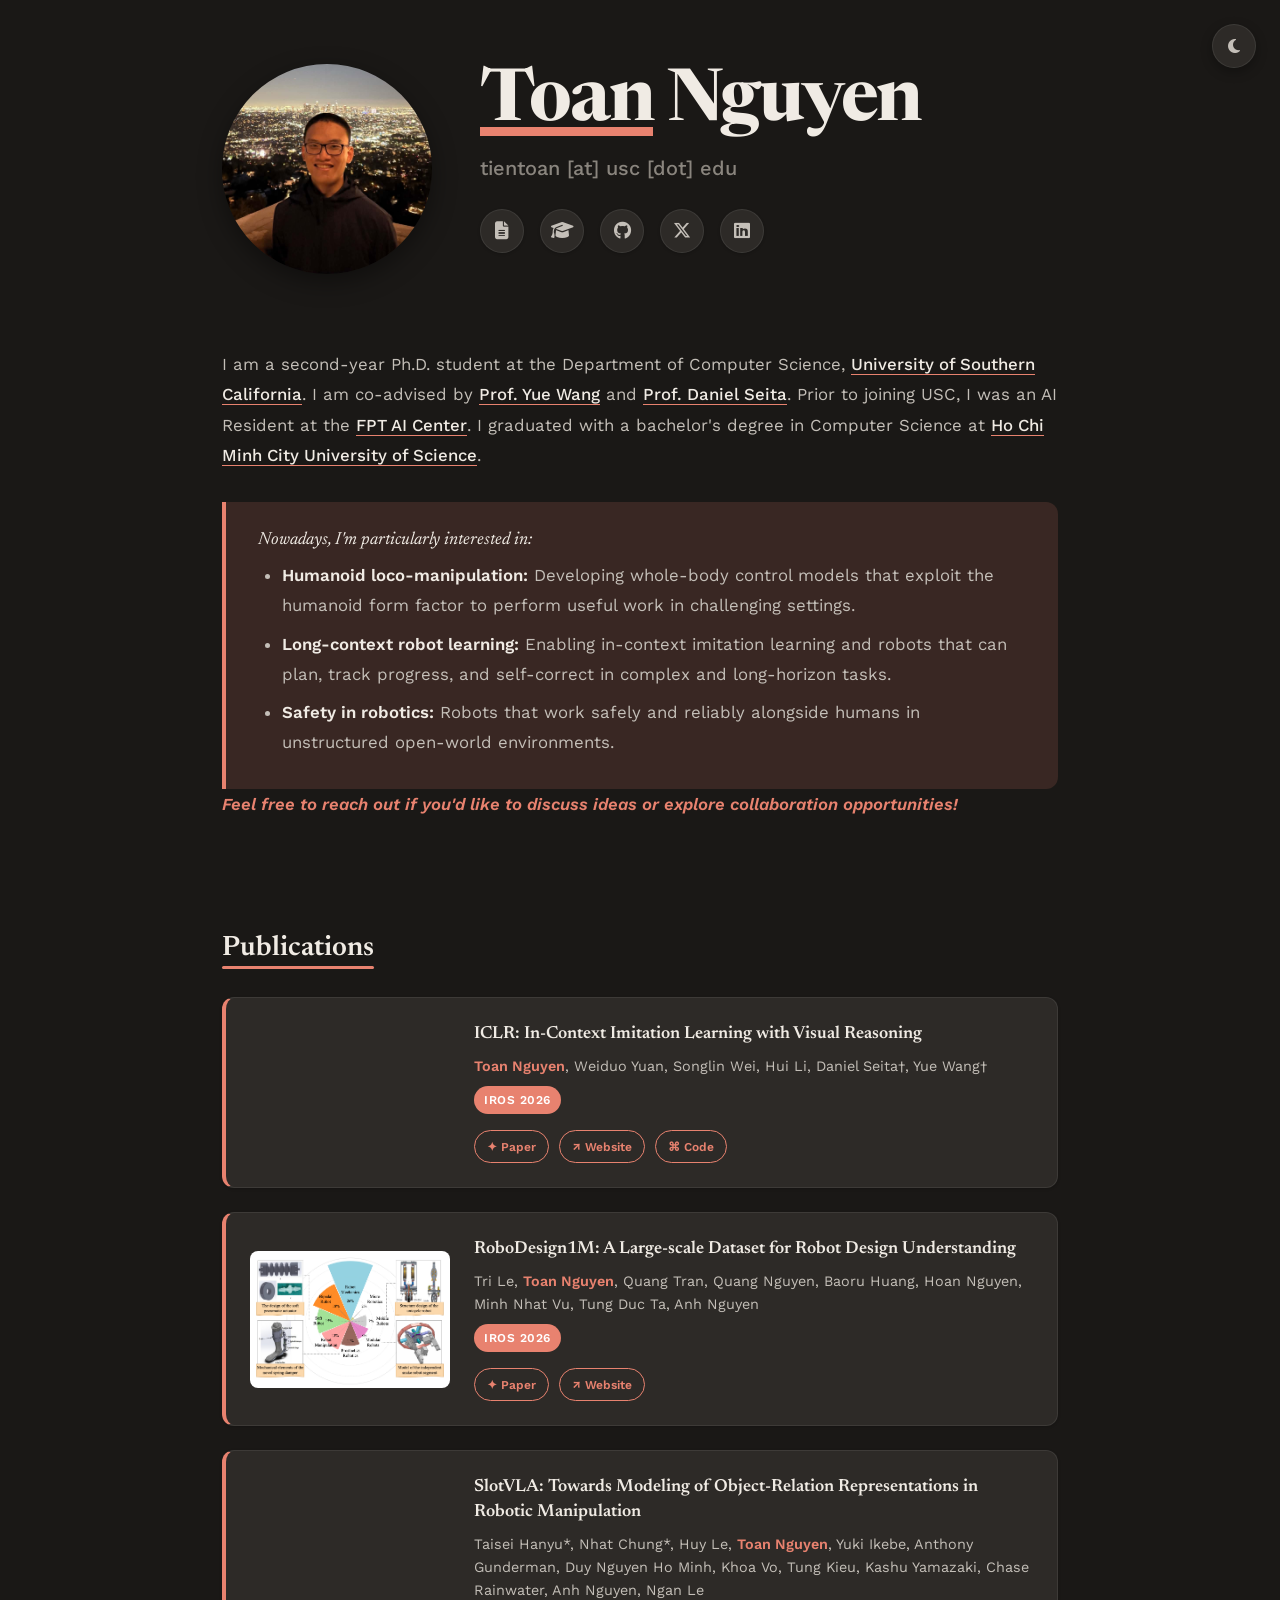
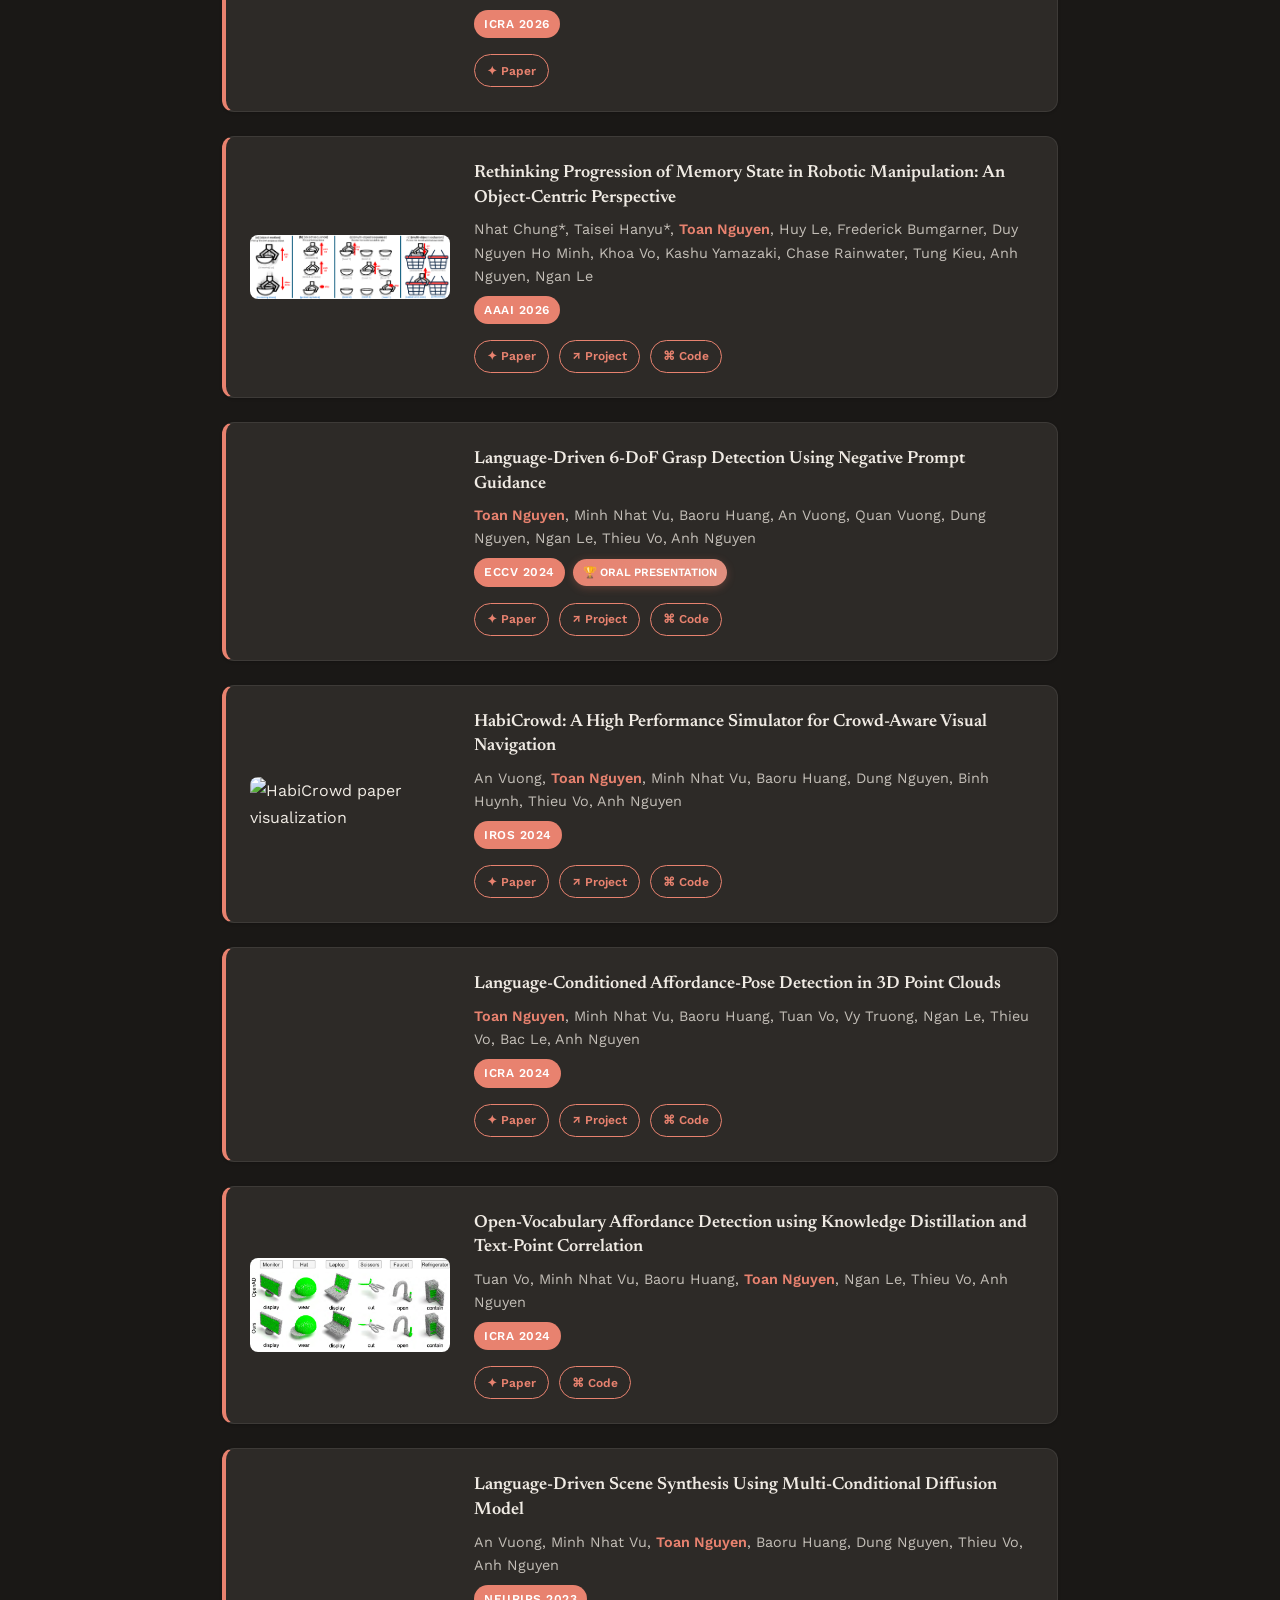
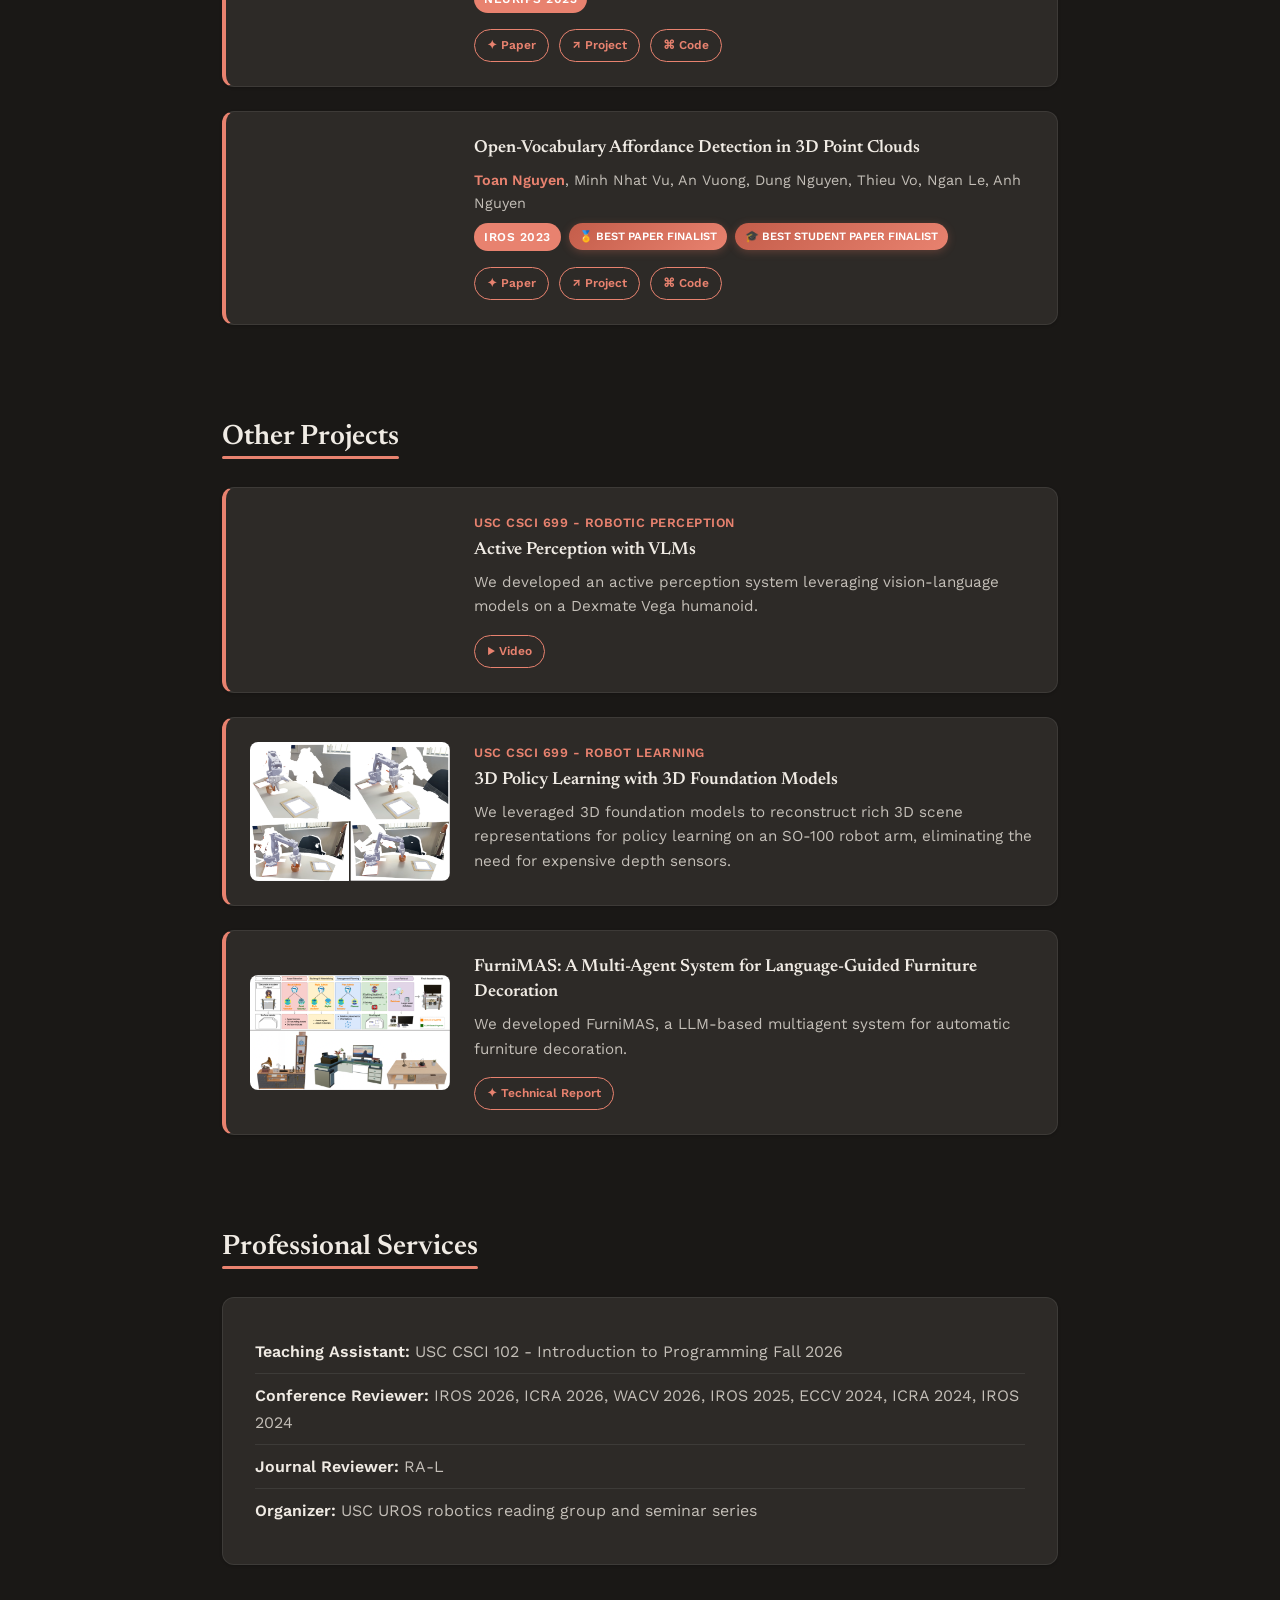
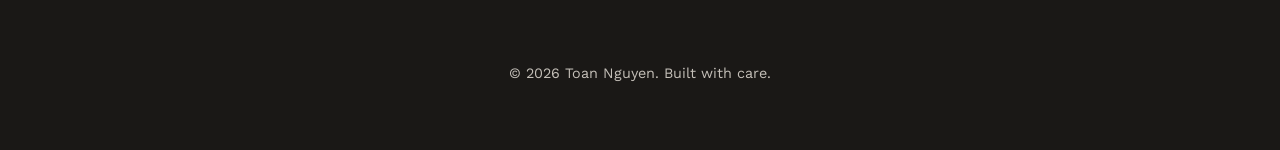
==== index.html @ 48d4b0ce "Update index.html" ====
<!DOCTYPE html>
<html lang="en">
<head>
    <meta charset="UTF-8">
    <meta name="viewport" content="width=device-width, initial-scale=1.0">
    <meta name="author" content="Toan Nguyen">
    <meta name="description" content="Toan Nguyen - CS PhD Student at USC, researching Robot Learning and Computer Vision">
    <title>Toan Nguyen</title>
    
    <link rel="stylesheet" href="stylesheet.css">
    <link rel="icon" type="image/png" href="visual/USC Logo.png">
    <link rel="stylesheet" href="https://cdnjs.cloudflare.com/ajax/libs/font-awesome/6.7.2/css/all.min.css">
</head>

<body>
    <!-- Dark Mode Toggle -->
    <button class="dark-mode-toggle" id="darkModeBtn" onclick="toggleDarkMode()" aria-label="Toggle dark mode">
        <i class="fas fa-sun sun-icon"></i>
        <i class="fas fa-moon moon-icon"></i>
    </button>

    <main class="container">
        <!-- Hero Section -->
        <section class="hero">
            <div class="hero-image">
                <img src="visual/profile_LA.jpg" alt="Toan Nguyen">
            </div>
            <div class="hero-content">
                <h1 class="hero-name">
                    <span class="accent-underline">Toan</span> Nguyen
                </h1>
                <p class="hero-title">tientoan [at] usc [dot] edu</p>
                
                <div class="social-links">
                    <a href="./visual/CV.pdf" title="CV" aria-label="Download CV">
                        <i class="fas fa-file-alt"></i>
                    </a>
                    <a href="https://scholar.google.com/citations?user=PhqGEY8AAAAJ" title="Google Scholar" aria-label="Google Scholar Profile">
                        <i class="fas fa-graduation-cap"></i>
                    </a>
                    <a href="https://github.com/toannguyen1904" title="GitHub" aria-label="GitHub Profile">
                        <i class="fab fa-github"></i>
                    </a>
                    <a href="https://x.com/ToanNguyenCS" title="X" aria-label="X Profile">
                        <i class="fab fa-x-twitter"></i>
                    </a>
                    <a href="https://www.linkedin.com/in/toannguyen1904/" title="LinkedIn" aria-label="LinkedIn Profile">
                        <i class="fab fa-linkedin"></i>
                    </a>
                </div>
            </div>
        </section>

        <!-- Bio Section -->
        <section class="bio">
            <!-- <p class="bio-text">
                <strong>Email:</strong> tientoan [at] usc [dot] edu
            </p> -->

            <p class="bio-text">
                I am a second-year Ph.D. student at the Department of Computer Science, 
                <a href="https://www.usc.edu/">University of Southern California</a>. I am co-advised by <a href="https://yuewang.xyz/">Prof. Yue Wang</a> and 
                <a href="https://danielseita.github.io/">Prof. Daniel Seita</a>. Prior to joining USC, I was an AI Resident at the <a href="https://fptsoftware.com/">FPT AI Center</a>. 
                I graduated with a bachelor's degree in Computer Science at 
                <a href="https://en.hcmus.edu.vn/">Ho Chi Minh City University of Science</a>.
            </p>
        
            <div class="bio-highlight">
                <p class="bio-text">Nowadays, I'm particularly interested in:</p>
                <ul class="bio-list">
                    <li><strong>Humanoid loco-manipulation:</strong> Developing whole-body control models that exploit the humanoid form factor to perform useful work in challenging settings.</li>
                    <li><strong>Long-context robot learning:</strong> Enabling in-context imitation learning and robots that can plan, track progress, and self-correct in complex and long-horizon tasks.</li>
                    <li><strong>Safety in robotics:</strong> Robots that work safely and reliably alongside humans in unstructured open-world environments.</li>
                </ul>

            </div>

            <p class="bio-text" style="color: var(--accent); font-weight: 600; font-style: italic;">Feel free to reach out if you'd like to discuss ideas or explore collaboration opportunities!</p>
            
            <!-- <div class="bio-highlight">
                <p>
                    I'm interested in anything that helps robots become more capable, generalizable, and trustworthy. 
                    My goal is to make robots not just perform tasks, but truly understand the world they act in.
                </p>
            </div> -->
        </section>

        <!-- Publications Section -->
        <section class="section">
            <div class="section-header">
                <h2 class="section-title">Publications</h2>
            </div>
            
            <div class="publications-grid">
                <!-- Publication 1: ICLR -->
                <article class="publication-card published animate-on-scroll">
                    <div class="paper-image-container">
                        <video autoplay loop playsinline muted preload="metadata">
                            <source src="visual/iclr.mp4" type="video/mp4">
                            <source src="visual/iclr.mov" type="video/quicktime">
                        </video>
                    </div>
                    <div class="paper-content">
                        <h3 class="paper-title">ICLR: In-Context Imitation Learning with Visual Reasoning</h3>
                        <p class="paper-authors">
                            <strong>Toan Nguyen</strong>,
                            Weiduo Yuan,
                            Songlin Wei,
                            Hui Li,
                            Daniel Seita&dagger;,
                            Yue Wang&dagger;
                        </p>
                        <div class="paper-meta">
                            <span class="venue-badge tier1">IROS 2026</span>
                        </div>
                        <div class="paper-links">
                            <a href="https://arxiv.org/abs/2603.07530">✦ Paper</a>
                            <a href="./ICLR/">↗ Website</a>
                            <a href="https://github.com/toannguyen1904/ICLR">⌘ Code</a>
                        </div>
                    </div>
                </article>

                <!-- Publication 2: RoboDesign1M -->
                <article class="publication-card published animate-on-scroll">
                    <div class="paper-image-container">
                        <img src="visual/robodesign.png" alt="RoboDesign paper visualization">
                    </div>
                    <div class="paper-content">
                        <h3 class="paper-title">RoboDesign1M: A Large-scale Dataset for Robot Design Understanding</h3>
                        <p class="paper-authors">
                            <a href="https://scholar.google.com/citations?user=t6RXOWgAAAAJ">Tri Le</a>,
                            <strong>Toan Nguyen</strong>,
                            <a href="https://scholar.google.com.vn/citations?user=DbAThEgAAAAJ">Quang Tran</a>,
                            <a href="https://scholar.google.com/citations?user=F5Fr2ysAAAAJ">Quang Nguyen</a>,
                            <a href="https://scholar.google.com/citations?user=unbPvWAAAAAJ">Baoru Huang</a>,
                            <a>Hoan Nguyen</a>,
                            <a href="https://scholar.google.com/citations?user=qyExc4QAAAAJ">Minh Nhat Vu</a>,
                            <a href="https://scholar.google.co.jp/citations?user=KUqlbGUAAAAJ">Tung Duc Ta</a>,
                            <a href="https://scholar.google.co.uk/citations?user=gEbaF0sAAAAJ">Anh Nguyen</a>
                        </p>
                        <div class="paper-meta">
                            <span class="venue-badge tier1">IROS 2026</span>
                        </div>
                        <div class="paper-links">
                            <a href="https://arxiv.org/pdf/2503.06796">✦ Paper</a>
                            <a href="https://airvlab.github.io/robotdesign1m/">↗ Website</a>
                        </div>
                    </div>
                </article>

                <!-- Publication 3: SlotVLA -->
                <article class="publication-card published animate-on-scroll">
                    <div class="paper-image-container">
                        <video autoplay loop playsinline muted>
                            <source src="visual/slot_vla.mp4" type="video/mp4">
                        </video>
                    </div>
                    <div class="paper-content">
                        <h3 class="paper-title">SlotVLA: Towards Modeling of Object-Relation Representations in Robotic Manipulation</h3>
                        <p class="paper-authors">
                            <a href="https://scholar.google.com/citations?user=mJuHh7UAAAAJ">Taisei Hanyu*</a>,
                            <a href="https://scholar.google.com/citations?user=LZb_-BwAAAAJ">Nhat Chung*</a>,
                            <a href="https://scholar.google.com/citations?user=nsoYvw8AAAAJ">Huy Le</a>,
                            <strong>Toan Nguyen</strong>,
                            <a href="https://scholar.google.com/citations?user=4obQ9wsAAAAJ">Yuki Ikebe</a>,
                            <a href="https://scholar.google.com/citations?user=XxR281AAAAAJ">Anthony Gunderman</a>,
                            <a href="https://scholar.google.com/citations?user=_NIyeykAAAAJ">Duy Nguyen Ho Minh</a>,
                            <a href="https://scholar.google.com/citations?user=Iyvx8vcAAAAJ">Khoa Vo</a>,
                            <a href="https://scholar.google.com/citations?user=9luXdEIAAAAJ">Tung Kieu</a>,
                            <a href="https://scholar.google.com/citations?user=TF2LRvMAAAAJ">Kashu Yamazaki</a>,
                            <a href="https://scholar.google.com/citations?user=jGiFLP8AAAAJ">Chase Rainwater</a>,
                            <a href="https://scholar.google.co.uk/citations?user=gEbaF0sAAAAJ">Anh Nguyen</a>,
                            <a href="https://scholar.google.com/citations?user=8ck0k_UAAAAJ">Ngan Le</a>
                        </p>
                        <div class="paper-meta">
                            <span class="venue-badge tier1">ICRA 2026</span>
                        </div>
                        <div class="paper-links">
                            <a href="https://arxiv.org/abs/2511.06754v1">✦ Paper</a>
                        </div>
                    </div>
                </article>

                <!-- Publication 2: RoboMemo -->
                <article class="publication-card published animate-on-scroll">
                    <div class="paper-image-container">
                        <img src="visual/robomemo.png" alt="RoboMemo paper visualization">
                    </div>
                    <div class="paper-content">
                        <h3 class="paper-title">Rethinking Progression of Memory State in Robotic Manipulation: An Object-Centric Perspective</h3>
                        <p class="paper-authors">
                            <a href="https://scholar.google.com/citations?user=LZb_-BwAAAAJ">Nhat Chung*</a>,
                            <a href="https://scholar.google.com/citations?user=mJuHh7UAAAAJ">Taisei Hanyu*</a>,
                            <strong>Toan Nguyen</strong>,
                            <a href="https://scholar.google.com/citations?user=nsoYvw8AAAAJ">Huy Le</a>,
                            <a href="https://uark-aicv.github.io/team/frederick_bumgarner.html">Frederick Bumgarner</a>,
                            <a href="https://scholar.google.com/citations?user=_NIyeykAAAAJ">Duy Nguyen Ho Minh</a>,
                            <a href="https://scholar.google.com/citations?user=Iyvx8vcAAAAJ">Khoa Vo</a>,
                            <a href="https://scholar.google.com/citations?user=TF2LRvMAAAAJ">Kashu Yamazaki</a>,
                            <a href="https://scholar.google.com/citations?user=jGiFLP8AAAAJ">Chase Rainwater</a>,
                            <a href="https://scholar.google.com/citations?user=9luXdEIAAAAJ">Tung Kieu</a>,
                            <a href="https://scholar.google.com/citations?user=gEbaF0sAAAAJ">Anh Nguyen</a>,
                            <a href="https://scholar.google.com/citations?user=8ck0k_UAAAAJ">Ngan Le</a>
                        </p>
                        <div class="paper-meta">
                            <span class="venue-badge tier1">AAAI 2026</span>
                        </div>
                        <div class="paper-links">
                            <a href="https://www.arxiv.org/abs/2511.11478">✦ Paper</a>
                            <a href="https://libero-mem.github.io/">↗ Project</a>
                            <a href="https://github.com/libero-mem">⌘ Code</a>
                        </div>
                    </div>
                </article>

                <!-- Publication 3: LGrasp6D -->
                <article class="publication-card published animate-on-scroll">
                    <div class="paper-image-container">
                        <video autoplay loop playsinline muted>
                            <source src="visual/lgrasp6d.mp4" type="video/mp4">
                        </video>
                    </div>
                    <div class="paper-content">
                        <h3 class="paper-title">Language-Driven 6-DoF Grasp Detection Using Negative Prompt Guidance</h3>
                        <p class="paper-authors">
                            <strong>Toan Nguyen</strong>,
                            <a href="https://scholar.google.com/citations?user=qyExc4QAAAAJ">Minh Nhat Vu</a>,
                            <a href="https://scholar.google.com/citations?user=unbPvWAAAAAJ">Baoru Huang</a>,
                            <a href="https://scholar.google.com/citations?user=CUpnG-YAAAAJ">An Vuong</a>,
                            <a href="https://scholar.google.com/citations?user=NSWI3OwAAAAJ">Quan Vuong</a>,
                            <a href="https://scholar.google.com/citations?user=M7T55ooAAAAJ">Dung Nguyen</a>,
                            <a href="https://scholar.google.com/citations?user=8ck0k_UAAAAJ">Ngan Le</a>,
                            <a href="https://scholar.google.at/citations?user=CM2qJSoAAAAJ">Thieu Vo</a>,
                            <a href="https://scholar.google.co.uk/citations?user=gEbaF0sAAAAJ">Anh Nguyen</a>
                        </p>
                        <div class="paper-meta">
                            <span class="venue-badge tier1">ECCV 2024</span>
                            <span class="award-badge oral">🏆 ORAL PRESENTATION</span>
                        </div>
                        <div class="paper-links">
                            <a href="https://arxiv.org/abs/2407.13842">✦ Paper</a>
                            <a href="https://airvlab.github.io/grasp-anything/">↗ Project</a>
                            <a href="https://github.com/Fsoft-AIC/Language-Driven-6-DoF-Grasp-Detection-Using-Negative-Prompt-Guidance">⌘ Code</a>
                        </div>
                    </div>
                </article>

                <!-- Publication 3: HabiCrowd -->
                <article class="publication-card published animate-on-scroll">
                    <div class="paper-image-container">
                        <img src="visual/habicrowd.gif" alt="HabiCrowd paper visualization">
                    </div>
                    <div class="paper-content">
                        <h3 class="paper-title">HabiCrowd: A High Performance Simulator for Crowd-Aware Visual Navigation</h3>
                        <p class="paper-authors">
                            <a href="https://scholar.google.com/citations?user=CUpnG-YAAAAJ">An Vuong</a>,
                            <strong>Toan Nguyen</strong>,
                            <a href="https://scholar.google.com/citations?user=qyExc4QAAAAJ">Minh Nhat Vu</a>,
                            <a href="https://scholar.google.com/citations?user=unbPvWAAAAAJ">Baoru Huang</a>,
                            <a href="https://scholar.google.com/citations?user=M7T55ooAAAAJ">Dung Nguyen</a>,
                            <a href="https://scholar.google.com/citations?user=vJYe5lkAAAAJ">Binh Huynh</a>,
                            <a href="https://scholar.google.at/citations?user=CM2qJSoAAAAJ">Thieu Vo</a>,
                            <a href="https://scholar.google.co.uk/citations?user=gEbaF0sAAAAJ">Anh Nguyen</a>
                        </p>
                        <div class="paper-meta">
                            <span class="venue-badge tier1">IROS 2024</span>
                        </div>
                        <div class="paper-links">
                            <a href="https://arxiv.org/abs/2306.11377">✦ Paper</a>
                            <a href="https://habicrowd.github.io/">↗ Project</a>
                            <a href="https://github.com/Fsoft-AIC/HabiCrowd">⌘ Code</a>
                        </div>
                    </div>
                </article>

                <!-- Publication 4: 3DAPNet -->
                <article class="publication-card published animate-on-scroll">
                    <div class="paper-image-container">
                        <video autoplay loop playsinline muted>
                            <source src="visual/threedapnet.mp4" type="video/mp4">
                        </video>
                    </div>
                    <div class="paper-content">
                        <h3 class="paper-title">Language-Conditioned Affordance-Pose Detection in 3D Point Clouds</h3>
                        <p class="paper-authors">
                            <strong>Toan Nguyen</strong>,
                            <a href="https://scholar.google.com/citations?user=qyExc4QAAAAJ">Minh Nhat Vu</a>,
                            <a href="https://scholar.google.com/citations?user=unbPvWAAAAAJ">Baoru Huang</a>,
                            <a href="https://scholar.google.com/citations?user=TsjvwzgAAAAJ">Tuan Vo</a>,
                            <a>Vy Truong</a>,
                            <a href="https://scholar.google.com/citations?user=8ck0k_UAAAAJ">Ngan Le</a>,
                            <a href="https://scholar.google.at/citations?user=CM2qJSoAAAAJn">Thieu Vo</a>,
                            <a href="https://scholar.google.com/citations?user=UA_83MUAAAAJ">Bac Le</a>,
                            <a href="https://scholar.google.co.uk/citations?user=gEbaF0sAAAAJ">Anh Nguyen</a>
                        </p>
                        <div class="paper-meta">
                            <span class="venue-badge tier1">ICRA 2024</span>
                        </div>
                        <div class="paper-links">
                            <a href="https://arxiv.org/abs/2309.10911">✦ Paper</a>
                            <a href="https://3dapnet.github.io/">↗ Project</a>
                            <a href="https://github.com/Fsoft-AIC/Language-Conditioned-Affordance-Pose-Detection-in-3D-Point-Clouds">⌘ Code</a>
                        </div>
                    </div>
                </article>

                <!-- Publication 5: OpenKD -->
                <article class="publication-card published animate-on-scroll">
                    <div class="paper-image-container">
                        <img src="visual/openkd.png" alt="OpenKD paper visualization">
                    </div>
                    <div class="paper-content">
                        <h3 class="paper-title">Open-Vocabulary Affordance Detection using Knowledge Distillation and Text-Point Correlation</h3>
                        <p class="paper-authors">
                            <a href="https://scholar.google.com/citations?user=TsjvwzgAAAAJ">Tuan Vo</a>,
                            <a href="https://scholar.google.com/citations?user=qyExc4QAAAAJ">Minh Nhat Vu</a>,
                            <a href="https://scholar.google.com/citations?user=unbPvWAAAAAJ">Baoru Huang</a>,
                            <strong>Toan Nguyen</strong>,
                            <a href="https://scholar.google.com/citations?user=8ck0k_UAAAAJ">Ngan Le</a>,
                            <a href="https://scholar.google.at/citations?user=CM2qJSoAAAAJn">Thieu Vo</a>,
                            <a href="https://scholar.google.co.uk/citations?user=gEbaF0sAAAAJ">Anh Nguyen</a>
                        </p>
                        <div class="paper-meta">
                            <span class="venue-badge tier1">ICRA 2024</span>
                        </div>
                        <div class="paper-links">
                            <a href="https://arxiv.org/abs/2309.10932">✦ Paper</a>
                            <a href="https://github.com/Fsoft-AIC/Open-Vocabulary-Affordance-Detection-using-Knowledge-Distillation-and-Text-Point-Correlation">⌘ Code</a>
                        </div>
                    </div>
                </article>

                <!-- Publication 6: LangScene -->
                <article class="publication-card published animate-on-scroll">
                    <div class="paper-image-container">
                        <video autoplay loop playsinline muted>
                            <source src="visual/langscene.mp4" type="video/mp4">
                        </video>
                    </div>
                    <div class="paper-content">
                        <h3 class="paper-title">Language-Driven Scene Synthesis Using Multi-Conditional Diffusion Model</h3>
                        <p class="paper-authors">
                            <a href="https://scholar.google.com/citations?user=CUpnG-YAAAAJ">An Vuong</a>,
                            <a href="https://scholar.google.com/citations?user=qyExc4QAAAAJ">Minh Nhat Vu</a>,
                            <strong>Toan Nguyen</strong>,
                            <a href="https://scholar.google.com/citations?user=unbPvWAAAAAJ">Baoru Huang</a>,
                            <a href="https://scholar.google.com/citations?user=M7T55ooAAAAJ">Dung Nguyen</a>,
                            <a href="https://scholar.google.at/citations?user=CM2qJSoAAAAJn">Thieu Vo</a>,
                            <a href="https://scholar.google.co.uk/citations?user=gEbaF0sAAAAJ">Anh Nguyen</a>
                        </p>
                        <div class="paper-meta">
                            <span class="venue-badge tier1">NeurIPS 2023</span>
                        </div>
                        <div class="paper-links">
                            <a href="https://arxiv.org/abs/2310.15948">✦ Paper</a>
                            <a href="https://lang-scene-synth.github.io/">↗ Project</a>
                            <a href="https://github.com/andvg3/LSDM">⌘ Code</a>
                        </div>
                    </div>
                </article>

                <!-- Publication 7: OpenAD -->
                <article class="publication-card published animate-on-scroll">
                    <div class="paper-image-container">
                        <video autoplay loop playsinline muted>
                            <source src="visual/openad.mp4" type="video/mp4">
                        </video>
                    </div>
                    <div class="paper-content">
                        <h3 class="paper-title">Open-Vocabulary Affordance Detection in 3D Point Clouds</h3>
                        <p class="paper-authors">
                            <strong>Toan Nguyen</strong>,
                            <a href="https://scholar.google.com/citations?user=qyExc4QAAAAJ">Minh Nhat Vu</a>,
                            <a href="https://scholar.google.com/citations?user=CUpnG-YAAAAJ">An Vuong</a>,
                            <a href="https://scholar.google.com/citations?user=M7T55ooAAAAJ">Dung Nguyen</a>,
                            <a href="https://scholar.google.at/citations?user=CM2qJSoAAAAJn">Thieu Vo</a>,
                            <a href="https://scholar.google.com/citations?user=8ck0k_UAAAAJ">Ngan Le</a>,
                            <a href="https://scholar.google.co.uk/citations?user=gEbaF0sAAAAJ">Anh Nguyen</a>
                        </p>
                        <div class="paper-meta">
                            <span class="venue-badge tier1">IROS 2023</span>
                            <span class="award-badge best-paper">🏅 BEST PAPER FINALIST</span>
                            <span class="award-badge best-paper">🎓 BEST STUDENT PAPER FINALIST</span>
                        </div>
                        <div class="paper-links">
                            <a href="https://arxiv.org/abs/2303.02401">✦ Paper</a>
                            <a href="https://openad2023.github.io/">↗ Project</a>
                            <a href="https://github.com/Fsoft-AIC/OpenAD">⌘ Code</a>
                        </div>
                    </div>
                </article>
            </div>
        </section>

        <!-- Other Projects Section -->
        <section class="section">
            <div class="section-header">
                <h2 class="section-title">Other Projects</h2>
            </div>
            
            <div class="publications-grid">
                <!-- Project 1: Active Perception with VLMs -->
                <article class="publication-card project animate-on-scroll">
                    <div class="paper-image-container">
                        <video autoplay loop playsinline muted>
                            <source src="visual/active_perception.mp4" type="video/mp4">
                        </video>
                    </div>
                    <div class="paper-content">
                        <p class="project-course">USC CSCI 699 - Robotic Perception</p>
                        <h3 class="paper-title">Active Perception with VLMs</h3>
                        <p class="paper-description">
                            We developed an active perception system leveraging vision-language models on a Dexmate Vega humanoid.
                        </p>
                        <div class="paper-links">
                            <a href="https://www.youtube.com/watch?v=1JOZzh8q0K4" target="_blank">▶ Video</a>
                        </div>
                    </div>
                </article>

                <!-- Project 2: 3D Policy Learning -->
                <article class="publication-card project animate-on-scroll">
                    <div class="paper-image-container">
                        <img src="visual/3d_policy.png" alt="3D Policy Learning with 3D Foundation Models">
                    </div>
                    <div class="paper-content">
                        <p class="project-course">USC CSCI 699 - Robot Learning</p>
                        <h3 class="paper-title">3D Policy Learning with 3D Foundation Models</h3>
                        <p class="paper-description">
                            We leveraged 3D foundation models to reconstruct rich 3D scene representations for policy learning on an SO-100 robot arm, eliminating the need for expensive depth sensors.
                        </p>
                    </div>
                </article>

                <!-- Project 3: FurniMAS -->
                <article class="publication-card project animate-on-scroll">
                    <div class="paper-image-container">
                        <img src="visual/furnimas.png" alt="FurniMAS paper visualization">
                    </div>
                    <div class="paper-content">
                        <h3 class="paper-title">FurniMAS: A Multi-Agent System for Language-Guided Furniture Decoration</h3>
                        <p class="paper-description">
                            We developed FurniMAS, a LLM-based multiagent system for automatic furniture decoration.
                        </p>
                        <div class="paper-links">
                            <a href="https://arxiv.org/pdf/2507.04770" target="_blank">✦ Technical Report</a>
                        </div>
                    </div>
                </article>
            </div>
        </section>

        <!-- Professional Services Section -->
        <section class="section">
            <div class="section-header">
                <h2 class="section-title">Professional Services</h2>
            </div>
            
            <div class="services-card">
                <ul>
                    <li><b>Teaching Assistant:</b> USC CSCI 102 - Introduction to Programming Fall 2026</li>
                    <li><b>Conference Reviewer:</b> IROS 2026, ICRA 2026, WACV 2026, IROS 2025, ECCV 2024, ICRA 2024, IROS 2024</li>
                    <li><b>Journal Reviewer:</b> RA-L</li>
                    <li><b>Organizer:</b> USC UROS robotics reading group and seminar series</li>
                </ul>
            </div>
        </section>

        <!-- Footer -->
        <footer class="footer">
            <p>© 2026 Toan Nguyen. Built with care.</p>
        </footer>
    </main>

    <script>
        // Dark mode toggle functionality
        function toggleDarkMode() {
            document.body.classList.toggle('dark-mode');
            
            // Save preference to localStorage
            if (document.body.classList.contains('dark-mode')) {
                localStorage.setItem('darkMode', 'enabled');
            } else {
                localStorage.setItem('darkMode', 'disabled');
            }
        }

        // Apply dark mode on page load (check localStorage first, then time-based)
        window.addEventListener('DOMContentLoaded', (event) => {
            const savedMode = localStorage.getItem('darkMode');
            
            if (savedMode === 'enabled') {
                document.body.classList.add('dark-mode');
            } else if (savedMode === 'disabled') {
                document.body.classList.remove('dark-mode');
            } else {
                // No saved preference - use time-based default
                const hour = new Date().getHours();
                const isDarkTime = hour >= 19 || hour < 7;
                if (isDarkTime) {
                    document.body.classList.add('dark-mode');
                }
            }
        });

        // Intersection Observer for scroll animations
        const observerOptions = {
            root: null,
            rootMargin: '0px',
            threshold: 0.1
        };

        const observer = new IntersectionObserver((entries) => {
            entries.forEach(entry => {
                if (entry.isIntersecting) {
                    entry.target.classList.add('visible');
                    observer.unobserve(entry.target);
                }
            });
        }, observerOptions);

        // Observe all elements with animate-on-scroll class
        document.querySelectorAll('.animate-on-scroll').forEach(el => {
            observer.observe(el);
        });
    </script>
</body>
</html>
---- stylesheet.css ----
/* Anthropic-Inspired Design System */
@import url('https://fonts.googleapis.com/css2?family=Newsreader:ital,opsz,wght@0,6..72,400;0,6..72,500;0,6..72,600;0,6..72,700;1,6..72,400&family=Work+Sans:wght@400;500;600;700&display=swap');

/* CSS Custom Properties */
:root {
  /* Colors - Light Mode */
  --bg-primary: #f5f0e8;
  --bg-secondary: #ebe5db;
  --bg-card: #ffffff;
  --bg-card-hover: #faf8f5;
  
  --text-primary: #1a1a1a;
  --text-secondary: #4a4a4a;
  --text-muted: #6b6b6b;
  
  --accent: #d4715e;
  --accent-hover: #c45d4a;
  --accent-light: rgba(212, 113, 94, 0.1);
  
  --border-color: rgba(0, 0, 0, 0.08);
  --shadow-sm: 0 1px 3px rgba(0, 0, 0, 0.04);
  --shadow-md: 0 4px 12px rgba(0, 0, 0, 0.06);
  --shadow-lg: 0 8px 24px rgba(0, 0, 0, 0.08);
  
  /* Typography */
  --font-serif: 'Newsreader', Georgia, serif;
  --font-sans: 'Work Sans', -apple-system, BlinkMacSystemFont, sans-serif;
  
  /* Spacing */
  --space-xs: 0.25rem;
  --space-sm: 0.5rem;
  --space-md: 1rem;
  --space-lg: 1.5rem;
  --space-xl: 2rem;
  --space-2xl: 3rem;
  --space-3xl: 4rem;
  
  /* Transitions */
  --transition-fast: 150ms ease;
  --transition-base: 250ms ease;
  --transition-slow: 400ms ease;
  
  /* Layout */
  --max-width: 900px;
  --border-radius: 12px;
}

/* Dark Mode Colors */
body.dark-mode {
  --bg-primary: #1a1816;
  --bg-secondary: #252220;
  --bg-card: #2d2a27;
  --bg-card-hover: #353230;
  
  --text-primary: #f0ebe4;
  --text-secondary: #c4bfb8;
  --text-muted: #8a857e;
  
  --accent: #e8826f;
  --accent-hover: #f0937f;
  --accent-light: rgba(232, 130, 111, 0.15);
  
  --border-color: rgba(255, 255, 255, 0.08);
  --shadow-sm: 0 1px 3px rgba(0, 0, 0, 0.2);
  --shadow-md: 0 4px 12px rgba(0, 0, 0, 0.3);
  --shadow-lg: 0 8px 24px rgba(0, 0, 0, 0.4);
}

/* Base Styles */
* {
  margin: 0;
  padding: 0;
  box-sizing: border-box;
  }
  
  html {
  scroll-behavior: smooth;
    overscroll-behavior: none;
  }

  body {
  font-family: var(--font-sans);
  font-size: 16px;
  line-height: 1.7;
  color: var(--text-primary);
  background: var(--bg-primary);
    min-height: 100vh;
    overscroll-behavior: none;
  -webkit-font-smoothing: antialiased;
  }

/* Dark Mode Toggle */
.dark-mode-toggle {
  position: fixed;
  top: var(--space-lg);
  right: var(--space-lg);
  width: 44px;
  height: 44px;
  border-radius: 50%;
  border: 1.5px solid var(--border-color);
  background: var(--bg-card);
  cursor: pointer;
  z-index: 1000;
  display: flex;
  align-items: center;
  justify-content: center;
  box-shadow: var(--shadow-md);
  transition: all var(--transition-base);
  color: var(--text-secondary);
  font-size: 1rem;
}

.dark-mode-toggle:hover {
  transform: scale(1.08);
  box-shadow: var(--shadow-lg);
  border-color: var(--accent);
  color: var(--accent);
}

.dark-mode-toggle .sun-icon,
.dark-mode-toggle .moon-icon {
  position: absolute;
  transition: opacity 0.35s ease, transform 0.35s ease;
}

.dark-mode-toggle .sun-icon {
  opacity: 1;
  transform: rotate(0deg);
}

.dark-mode-toggle .moon-icon {
  opacity: 0;
  transform: rotate(-90deg);
}

body.dark-mode .dark-mode-toggle .sun-icon {
  opacity: 0;
  transform: rotate(90deg);
}

body.dark-mode .dark-mode-toggle .moon-icon {
  opacity: 1;
  transform: rotate(0deg);
}

/* Typography */
h1, h2, h3, h4, h5, h6 {
  font-family: var(--font-serif);
  font-weight: 600;
  line-height: 1.2;
  color: var(--text-primary);
}

p {
  color: var(--text-secondary);
  margin-bottom: var(--space-md);
}

a {
  color: var(--text-primary);
    text-decoration: none;
  border-bottom: 1px solid var(--accent);
  transition: all var(--transition-fast);
  }
  
  a:hover {
  color: var(--accent);
  border-bottom-color: transparent;
  }
  
  strong {
  font-weight: 600;
  color: var(--text-primary);
}

/* Layout Container */
.container {
  max-width: var(--max-width);
  margin: 0 auto;
  padding: 0 var(--space-xl);
}


/* Hero Section */
.hero {
  padding: var(--space-3xl) 0;
  display: flex;
  align-items: flex-start;
  gap: var(--space-2xl);
}

.hero-image {
  flex-shrink: 0;
}

.hero-image img {
  width: 210px;
  height: 210px;
  border-radius: 50%;
  object-fit: cover;
  object-position: center 10%;
  box-shadow: var(--shadow-lg);
  transition: transform var(--transition-slow);
}

.hero-image img:hover {
  transform: scale(1.02);
}

.hero-content {
  flex: 1;
}

.hero-name {
  font-family: var(--font-serif);
  font-size: clamp(48px, 8vw, 72px);
    font-weight: 700;
  letter-spacing: -0.03em;
  line-height: 1.1;
  margin-bottom: var(--space-sm);
  color: var(--text-primary);
}

.hero-name span {
  position: relative;
  display: inline-block;
}

.hero-name .accent-underline {
    position: relative;
  }
  
.hero-name .accent-underline::after {
  content: '';
    position: absolute;
  bottom: 0.1em;
  left: 0;
  width: 100%;
  height: 0.12em;
  background: var(--accent);
  z-index: -1;
}

.hero-title {
  font-family: var(--font-sans);
  font-size: 1.25rem;
  font-weight: 500;
  color: var(--text-muted);
  margin-bottom: var(--space-lg);
}

.social-links {
  display: flex;
  gap: var(--space-md);
  margin-bottom: var(--space-xl);
}

.social-links a {
  display: flex;
  align-items: center;
  justify-content: center;
  width: 44px;
  height: 44px;
  border-radius: 50%;
  background: var(--bg-card);
  border: 1px solid var(--border-color);
  border-bottom: 1px solid var(--border-color);
  color: var(--text-secondary);
  transition: all var(--transition-base);
  box-shadow: var(--shadow-sm);
}

.social-links a:hover {
  background: var(--accent);
  border-color: var(--accent);
  color: white;
  transform: translateY(-2px);
  box-shadow: var(--shadow-md);
}

.social-links a i {
  font-size: 18px;
}

/* Bio Section */
.bio {
  padding-bottom: var(--space-2xl);
}

.bio-text {
  font-size: 1.05rem;
  line-height: 1.8;
  color: var(--text-secondary);
}

.bio-text a {
  font-weight: 500;
}

.bio-list {
  font-size: 1.05rem;
  line-height: 1.8;
  color: var(--text-secondary);
  padding-left: var(--space-lg);
  margin-top: var(--space-xs);
}

.bio-list li {
  margin-bottom: var(--space-sm);
}

.bio-highlight {
  margin-top: var(--space-xl);
  padding: var(--space-lg) var(--space-xl);
  background: var(--accent-light);
  border-left: 4px solid var(--accent);
  border-radius: 0 var(--border-radius) var(--border-radius) 0;
}

.bio-highlight p {
  font-family: var(--font-serif);
  font-size: 1.1rem;
  font-style: italic;
  color: var(--text-primary);
  margin: 0;
  line-height: 1.7;
}

/* Section Styles */
.section {
  padding: var(--space-2xl) 0;
}

.section-header {
  margin-bottom: var(--space-xl);
}

.section-title {
  font-family: var(--font-serif);
  font-size: 1.75rem;
  font-weight: 600;
  color: var(--text-primary);
  display: inline-block;
  position: relative;
}

.section-title::after {
  content: '';
  position: absolute;
  bottom: -4px;
  left: 0;
  width: 100%;
  height: 3px;
  background: var(--accent);
  border-radius: 2px;
}

/* Publication Cards */
.publications-grid {
  display: flex;
  flex-direction: column;
  gap: var(--space-lg);
}

.publication-card {
  background: var(--bg-card);
  border-radius: var(--border-radius);
  padding: var(--space-lg);
  box-shadow: var(--shadow-sm);
  border: 1px solid var(--border-color);
  transition: all var(--transition-base);
  display: flex;
  align-items: center;
  gap: var(--space-lg);
  animation: fadeInUp 0.6s ease-out both;
}

  .publication-card:hover {
    transform: translateY(-4px);
  box-shadow: var(--shadow-lg);
  border-color: var(--accent);
}

.publication-card.under-review {
  opacity: 0.95;
  border-left: 4px solid var(--text-muted);
}

.publication-card.under-review .paper-links a {
  border-color: var(--accent);
  color: var(--accent);
}

  .publication-card.published {
  border-left: 4px solid var(--accent);
}

.paper-image-container {
  flex-shrink: 0;
  width: 200px;
  overflow: hidden;
  transition: all var(--transition-base);
}

.paper-image-container:hover {
  transform: scale(1.02);
}

.paper-image-container img,
.paper-image-container video {
  width: 100%;
  height: auto;
  display: block;
  border-radius: 8px;
}

/* Video Thumbnail with Play Button */
.video-thumbnail {
  position: relative;
  display: block;
  cursor: pointer;
}

.video-thumbnail .play-button {
  position: absolute;
  top: 50%;
  left: 50%;
  transform: translate(-50%, -50%);
  width: 50px;
  height: 50px;
  background: rgba(0, 0, 0, 0.7);
  border-radius: 50%;
  display: flex;
  align-items: center;
  justify-content: center;
  color: white;
  font-size: 1.2rem;
  transition: all var(--transition-base);
}

.video-thumbnail:hover .play-button {
  background: var(--accent);
  transform: translate(-50%, -50%) scale(1.1);
}

/* Project Description */
.paper-description {
  color: var(--text-secondary);
  font-size: 0.95rem;
  line-height: 1.6;
  margin-bottom: var(--space-sm);
}

/* Project Course Label */
.project-course {
  color: var(--accent);
  font-size: 0.8rem;
  font-weight: 600;
  text-transform: uppercase;
  letter-spacing: 0.5px;
  margin-bottom: var(--space-xs);
}

/* Project Card Style */
.publication-card.project {
  border-left: 4px solid var(--accent);
}

.paper-content {
  flex: 1;
  min-width: 0;
}

.paper-title {
  font-family: var(--font-serif);
  font-size: 1.1rem;
  font-weight: 600;
  color: var(--text-primary);
  line-height: 1.4;
  margin-bottom: var(--space-sm);
  border-bottom: none;
}

.paper-authors {
  font-size: 0.9rem;
  color: var(--text-secondary);
  margin-bottom: var(--space-sm);
  line-height: 1.6;
}

.paper-authors a {
  border-bottom: none;
  color: var(--text-secondary);
}

.paper-authors a:hover {
  color: var(--accent);
}

.paper-authors strong {
  color: var(--accent);
  font-weight: 600;
}

/* Venue & Award Badges */
.paper-meta {
  display: flex;
  flex-wrap: wrap;
  align-items: center;
  gap: var(--space-sm);
  margin-bottom: var(--space-sm);
}

  .venue-badge {
    display: inline-block;
  background: var(--accent);
    color: white;
  font-family: var(--font-sans);
    font-weight: 600;
  font-size: 0.75rem;
  padding: 4px 10px;
  border-radius: 20px;
  text-transform: uppercase;
  letter-spacing: 0.5px;
  }

  .venue-badge.tier1 {
  background: var(--accent);
}

.award-badge {
  display: inline-block;
  background: linear-gradient(135deg, var(--accent) 0%, #e8a090 100%);
  color: white;
  font-family: var(--font-sans);
  font-weight: 600;
  font-size: 0.7rem;
  padding: 4px 10px;
  border-radius: 20px;
  box-shadow: 0 2px 8px rgba(212, 113, 94, 0.3);
  animation: subtleGlow 3s ease-in-out infinite;
}

.award-badge.oral {
  background: linear-gradient(135deg, var(--accent) 0%, #e09080 100%);
}

.award-badge.best-paper {
  background: linear-gradient(135deg, #c45d4a 0%, var(--accent) 100%);
}

@keyframes subtleGlow {
  0%, 100% {
    box-shadow: 0 2px 8px rgba(212, 113, 94, 0.3);
  }
  50% {
    box-shadow: 0 4px 16px rgba(212, 113, 94, 0.5);
  }
}

/* Paper Links */
.paper-links {
  display: flex;
  flex-wrap: wrap;
  gap: 10px;
  margin-top: var(--space-md);
}

.paper-links a {
  display: inline-flex;
  align-items: center;
  gap: 5px;
  padding: 5px 12px;
  min-height: 33px;
  background: transparent;
  border: 1.5px solid var(--accent);
  border-radius: 20px;
  font-size: 0.75rem;
  font-weight: 600;
  color: var(--accent);
  transition: all var(--transition-base);
  text-decoration: none;
}

.paper-links a:hover {
  background: var(--accent);
  color: white;
  transform: translateY(-2px);
  box-shadow: 0 4px 12px rgba(212, 113, 94, 0.3);
}

.paper-links a img {
  height: 14px;
  opacity: 0.9;
  transition: filter var(--transition-fast);
}

.paper-links a:hover img {
  filter: brightness(10);
}

/* Icon styles for paper links */
.paper-links a::before {
  font-size: 1rem;
}

/* Services Section */
.services-card {
  background: var(--bg-card);
  border-radius: var(--border-radius);
  padding: var(--space-xl);
  box-shadow: var(--shadow-sm);
  border: 1px solid var(--border-color);
}

.services-card ul {
  list-style: none;
  padding: 0;
  margin: 0;
}

.services-card li {
  padding: var(--space-sm) 0;
  color: var(--text-secondary);
  border-bottom: 1px solid var(--border-color);
}

.services-card li:last-child {
  border-bottom: none;
}

.services-card li b {
  color: var(--text-primary);
  font-weight: 600;
}

/* Footer */
.footer {
  padding: var(--space-2xl) 0;
  text-align: center;
  color: var(--text-muted);
  font-size: 0.9rem;
}

/* Animations */
  @keyframes fadeInUp {
    from {
      opacity: 0;
      transform: translateY(20px);
    }
    to {
      opacity: 1;
      transform: translateY(0);
    }
  }

.animate-on-scroll {
  opacity: 0;
  transform: translateY(20px);
  transition: all 0.6s ease-out;
}

.animate-on-scroll.visible {
  opacity: 1;
  transform: translateY(0);
}

/* Stagger animations for publication cards */
.publication-card:nth-child(1) { animation-delay: 0.1s; }
.publication-card:nth-child(2) { animation-delay: 0.2s; }
.publication-card:nth-child(3) { animation-delay: 0.3s; }
.publication-card:nth-child(4) { animation-delay: 0.4s; }
.publication-card:nth-child(5) { animation-delay: 0.5s; }
.publication-card:nth-child(6) { animation-delay: 0.6s; }
.publication-card:nth-child(7) { animation-delay: 0.7s; }

/* Responsive Design */
@media (max-width: 768px) {
  :root {
    --space-xl: 1.5rem;
    --space-2xl: 2rem;
    --space-3xl: 2.5rem;
  }
  
  .hero {
    flex-direction: column;
    align-items: center;
    text-align: center;
    gap: var(--space-xl);
  }
  
  .hero-name {
    font-size: clamp(36px, 10vw, 48px);
  }
  
  .hero-image img {
    width: 150px;
    height: 150px;
  }
  
  .social-links {
    justify-content: center;
  }
  
  .bio-highlight {
    padding: var(--space-md) var(--space-lg);
  }
  
  .publication-card {
    flex-direction: column;
  }
  
  .paper-image-container {
    width: 100%;
    max-width: 280px;
    margin: 0 auto;
  }
  
  .dark-mode-toggle {
    top: var(--space-md);
    right: var(--space-md);
  }
  
  .dark-mode-toggle button {
    width: 40px;
    height: 40px;
    font-size: 16px;
  }

 }

@media (max-width: 480px) {
  .container {
    padding: 0 var(--space-md);
  }
  
  .hero-name {
    font-size: 32px;
  }
  
  .section-title {
    font-size: 1.5rem;
  }
  
  .paper-links {
    flex-direction: column;
  }
  
  .paper-links a {
    justify-content: center;
  }
}

/* Selection styling */
::selection {
  background: var(--accent-light);
  color: var(--text-primary);
}

/* Scrollbar styling */
::-webkit-scrollbar {
  width: 8px;
  height: 8px;
}

::-webkit-scrollbar-track {
  background: var(--bg-secondary);
}

::-webkit-scrollbar-thumb {
  background: var(--text-muted);
  border-radius: 4px;
}

::-webkit-scrollbar-thumb:hover {
  background: var(--text-secondary);
}

/* Focus styles for accessibility */
a:focus-visible,
button:focus-visible {
  outline: 2px solid var(--accent);
  outline-offset: 2px;
}

/* Hidden helper for screen readers */
.sr-only {
  position: absolute;
  width: 1px;
  height: 1px;
  padding: 0;
  margin: -1px;
  overflow: hidden;
  clip: rect(0, 0, 0, 0);
  white-space: nowrap;
  border: 0;
}
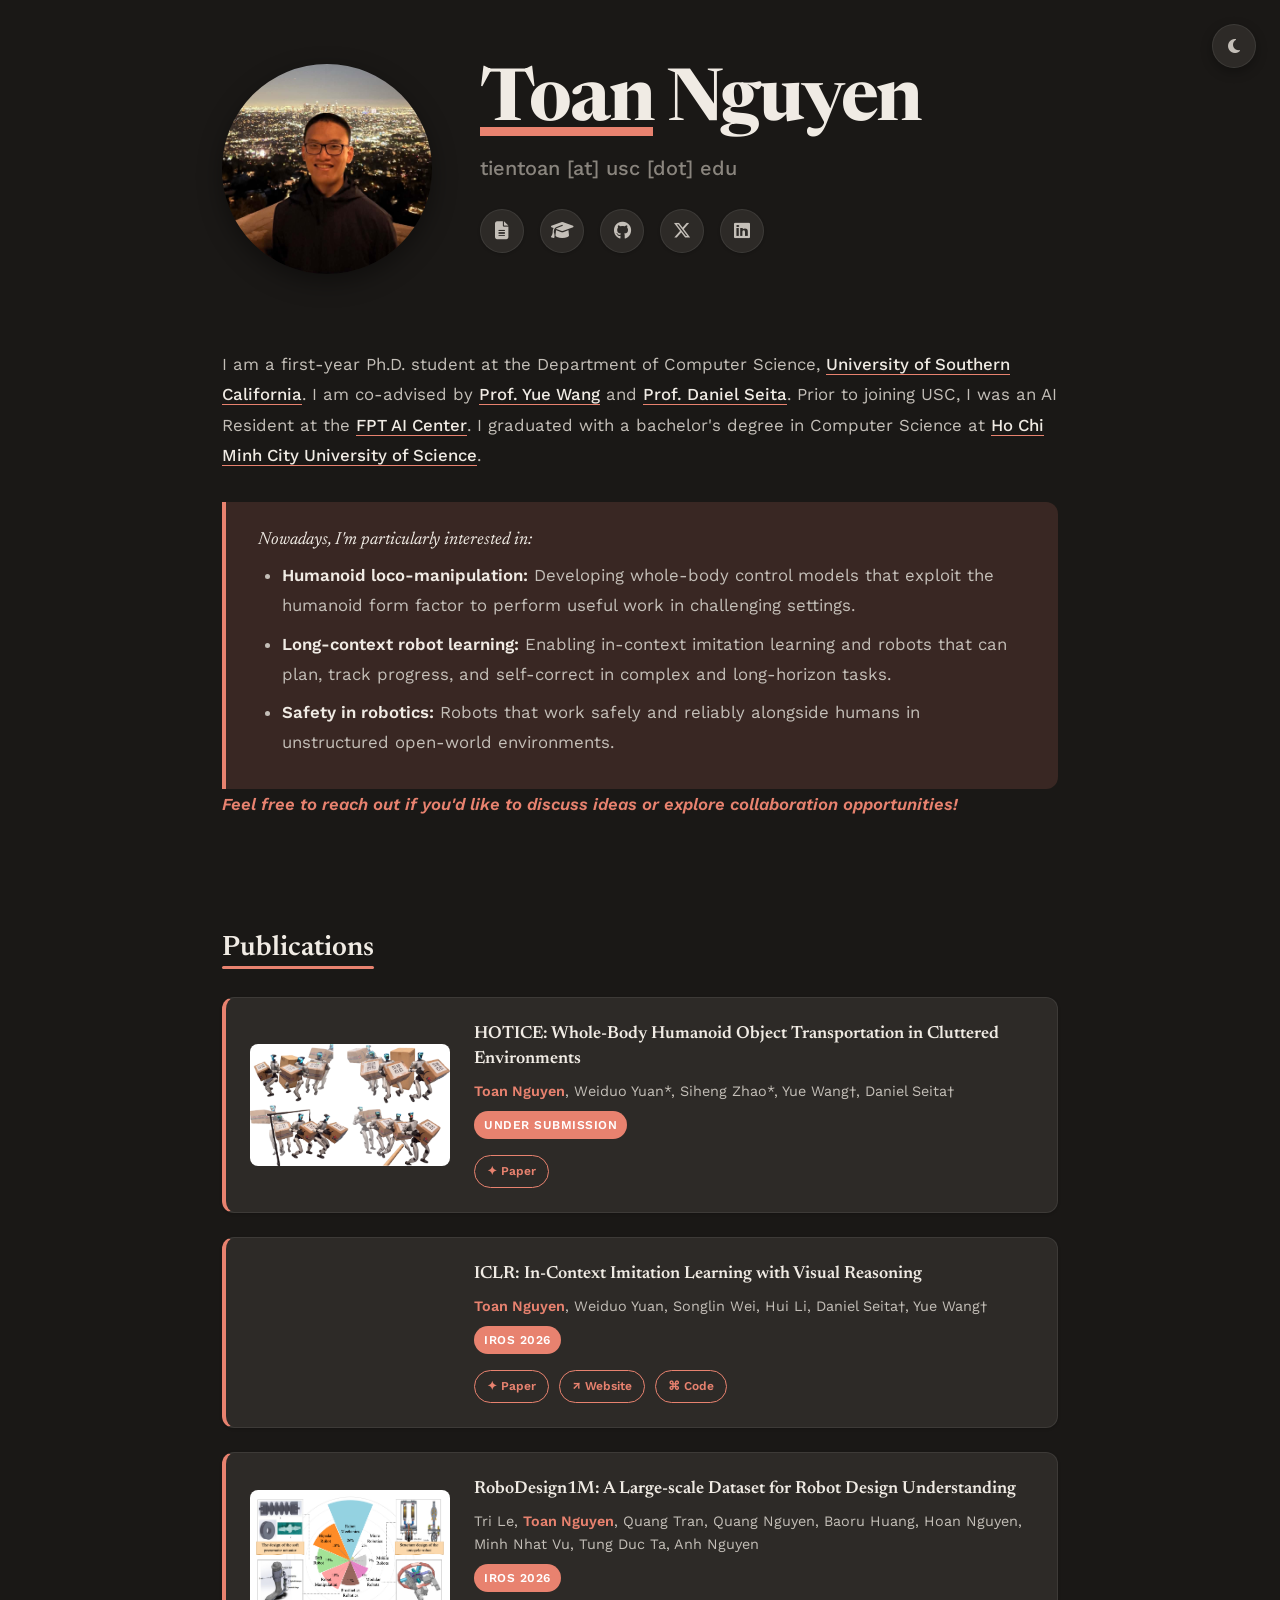
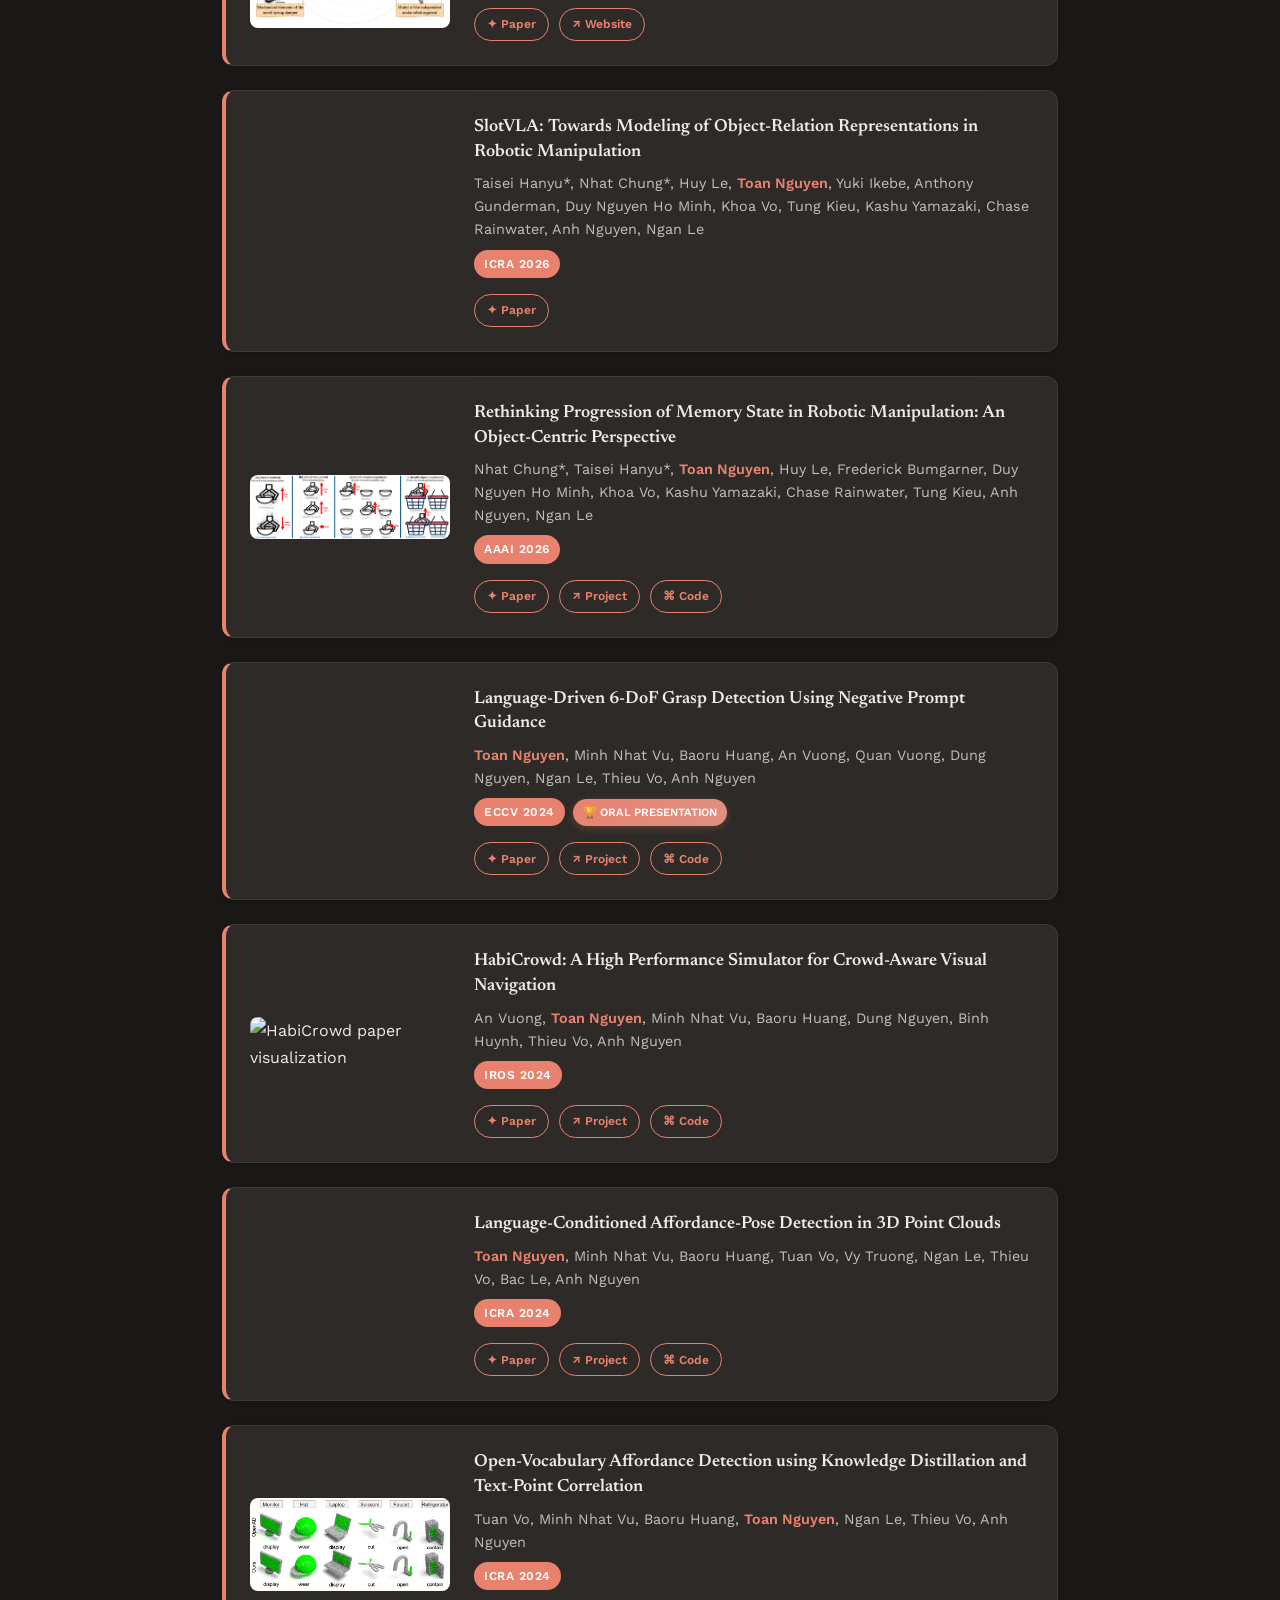
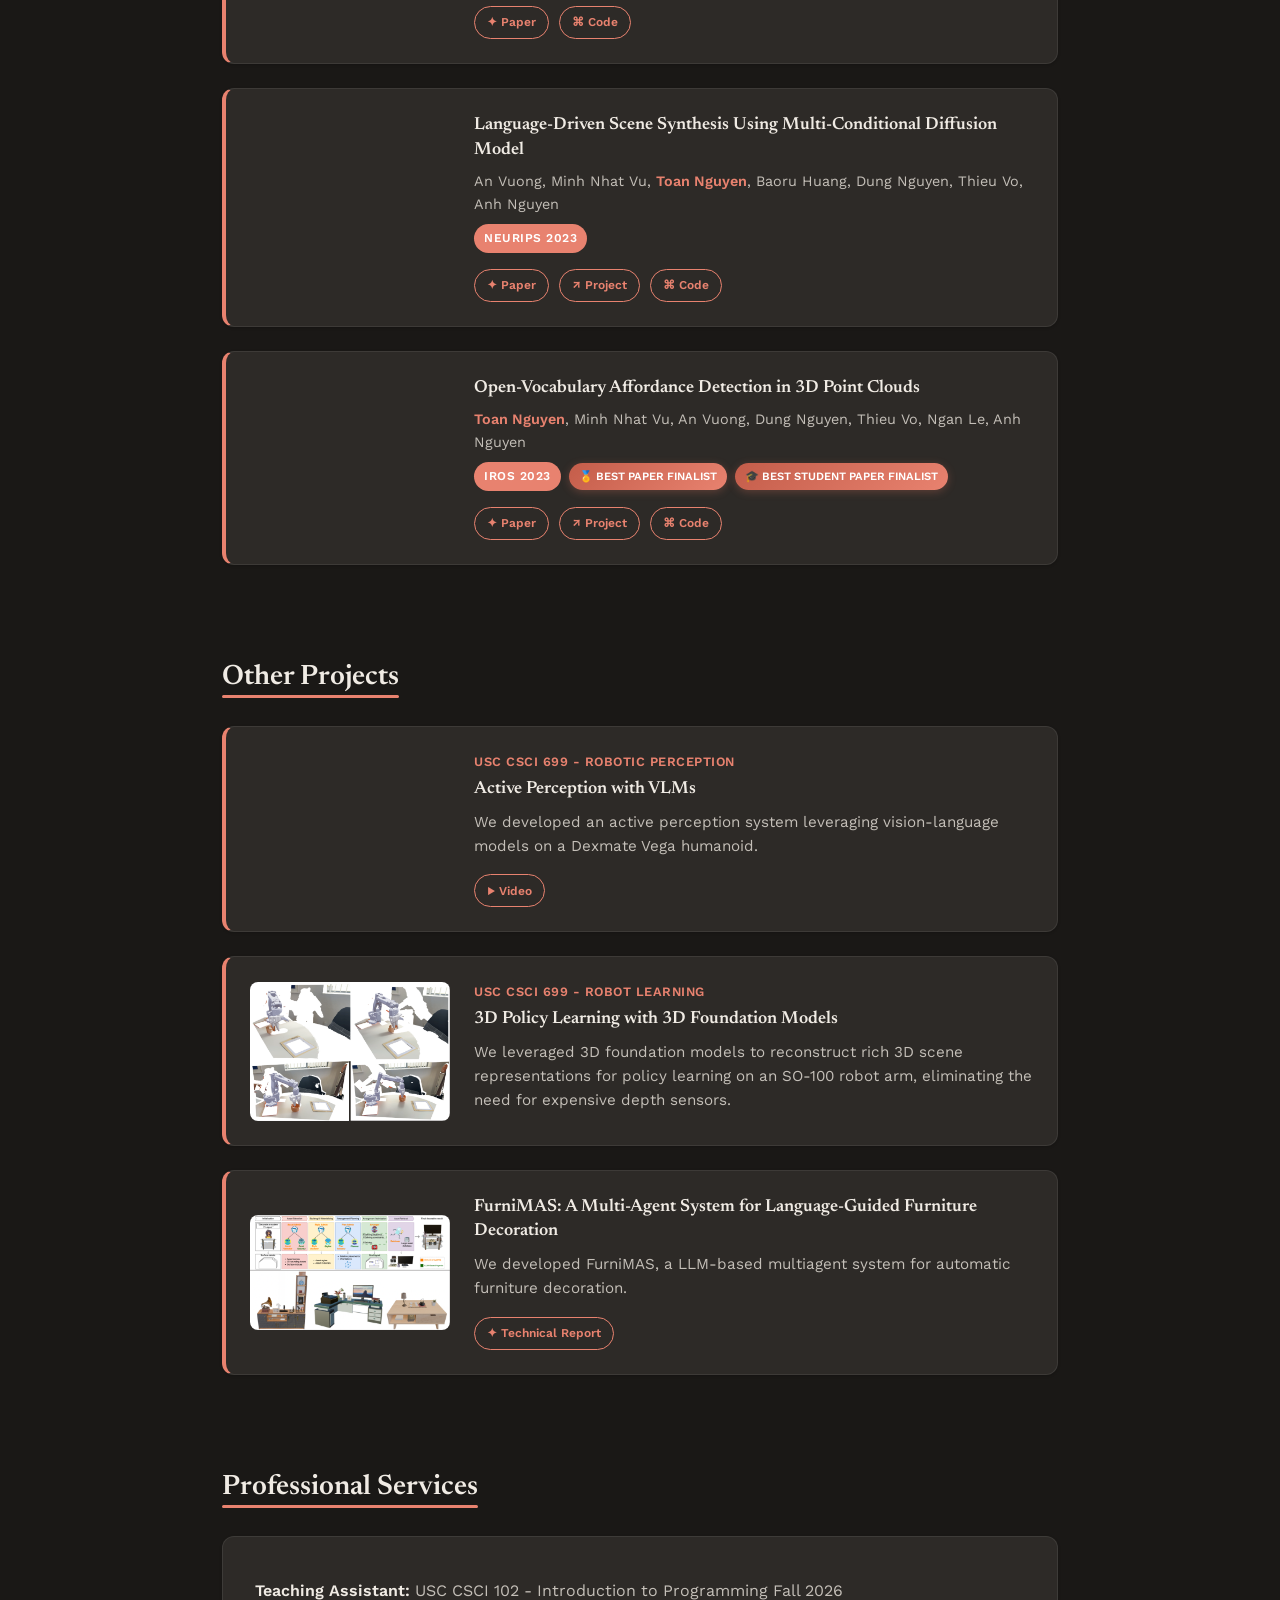
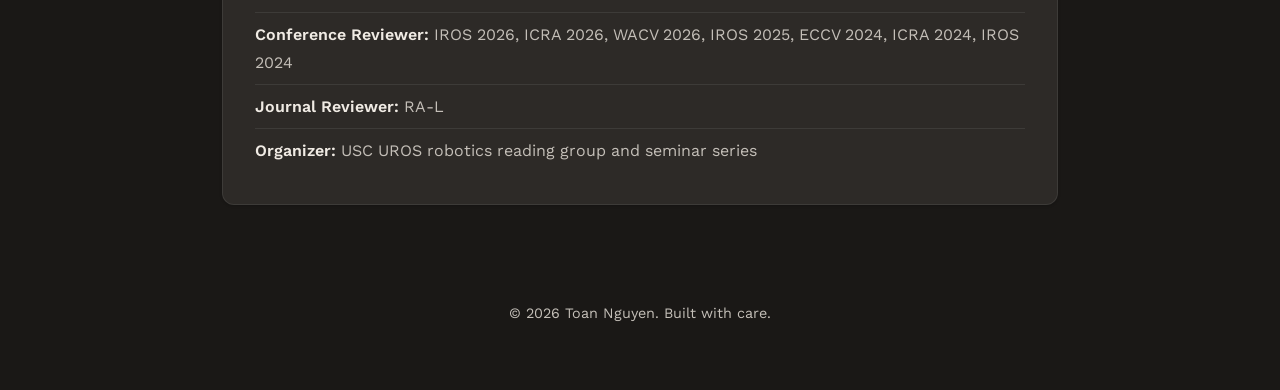
==== commit 2accbe42: "add HOTICE" ====
--- a/index.html
+++ b/index.html
@@ -58,7 +58,7 @@
             </p> -->
 
             <p class="bio-text">
-                I am a second-year Ph.D. student at the Department of Computer Science, 
+                I am a first-year Ph.D. student at the Department of Computer Science, 
                 <a href="https://www.usc.edu/">University of Southern California</a>. I am co-advised by <a href="https://yuewang.xyz/">Prof. Yue Wang</a> and 
                 <a href="https://danielseita.github.io/">Prof. Daniel Seita</a>. Prior to joining USC, I was an AI Resident at the <a href="https://fptsoftware.com/">FPT AI Center</a>. 
                 I graduated with a bachelor's degree in Computer Science at 
@@ -92,6 +92,29 @@
             </div>
             
             <div class="publications-grid">
+                <!-- Publication 0: HOTICE -->
+                <article class="publication-card published animate-on-scroll">
+                    <div class="paper-image-container">
+                        <img src="visual/hotice.png" alt="HOTICE paper visualization">
+                    </div>
+                    <div class="paper-content">
+                        <h3 class="paper-title">HOTICE: Whole-Body Humanoid Object Transportation in Cluttered Environments</h3>
+                        <p class="paper-authors">
+                            <strong>Toan Nguyen</strong>,
+                            Weiduo Yuan*,
+                            Siheng Zhao*,
+                            Yue Wang&dagger;,
+                            Daniel Seita&dagger;
+                        </p>
+                        <div class="paper-meta">
+                            <span class="venue-badge">Under Submission</span>
+                        </div>
+                        <div class="paper-links">
+                            <a href="visual/hotice.pdf">✦ Paper</a>
+                        </div>
+                    </div>
+                </article>
+
                 <!-- Publication 1: ICLR -->
                 <article class="publication-card published animate-on-scroll">
                     <div class="paper-image-container">
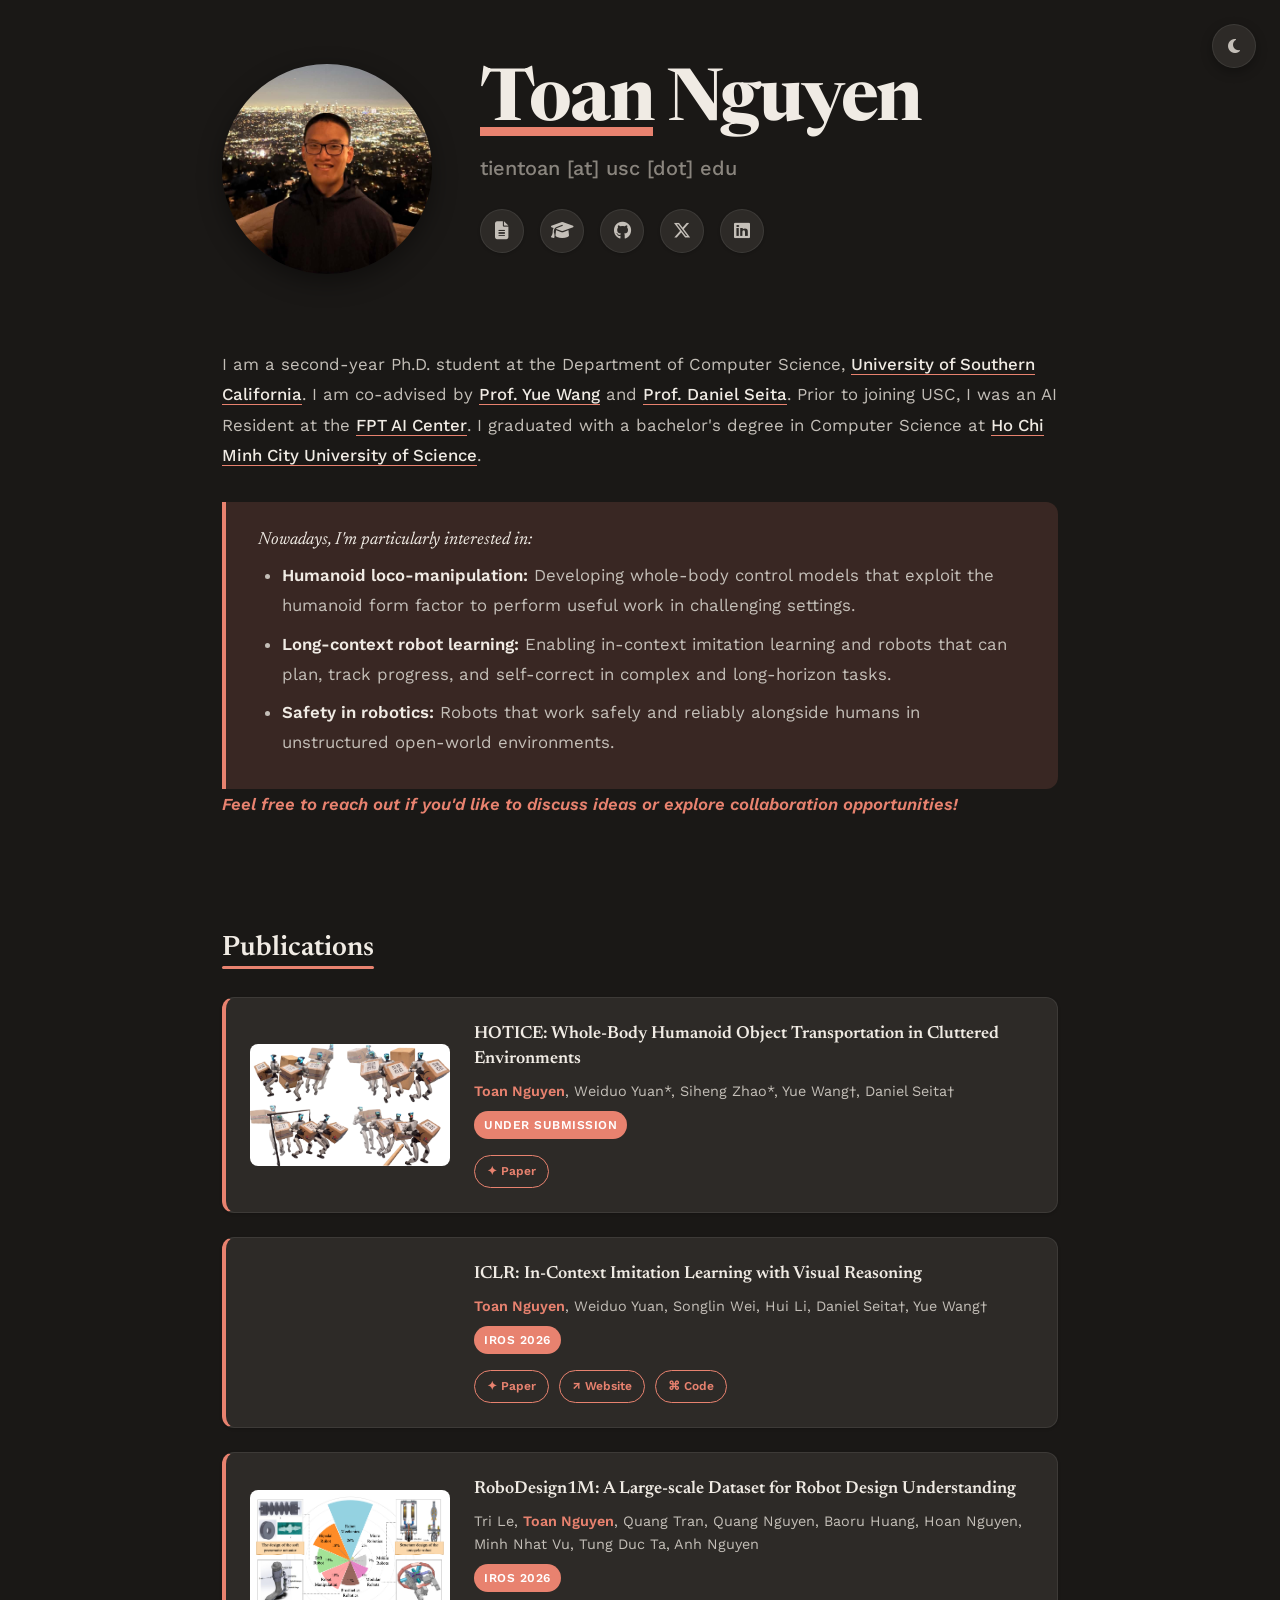
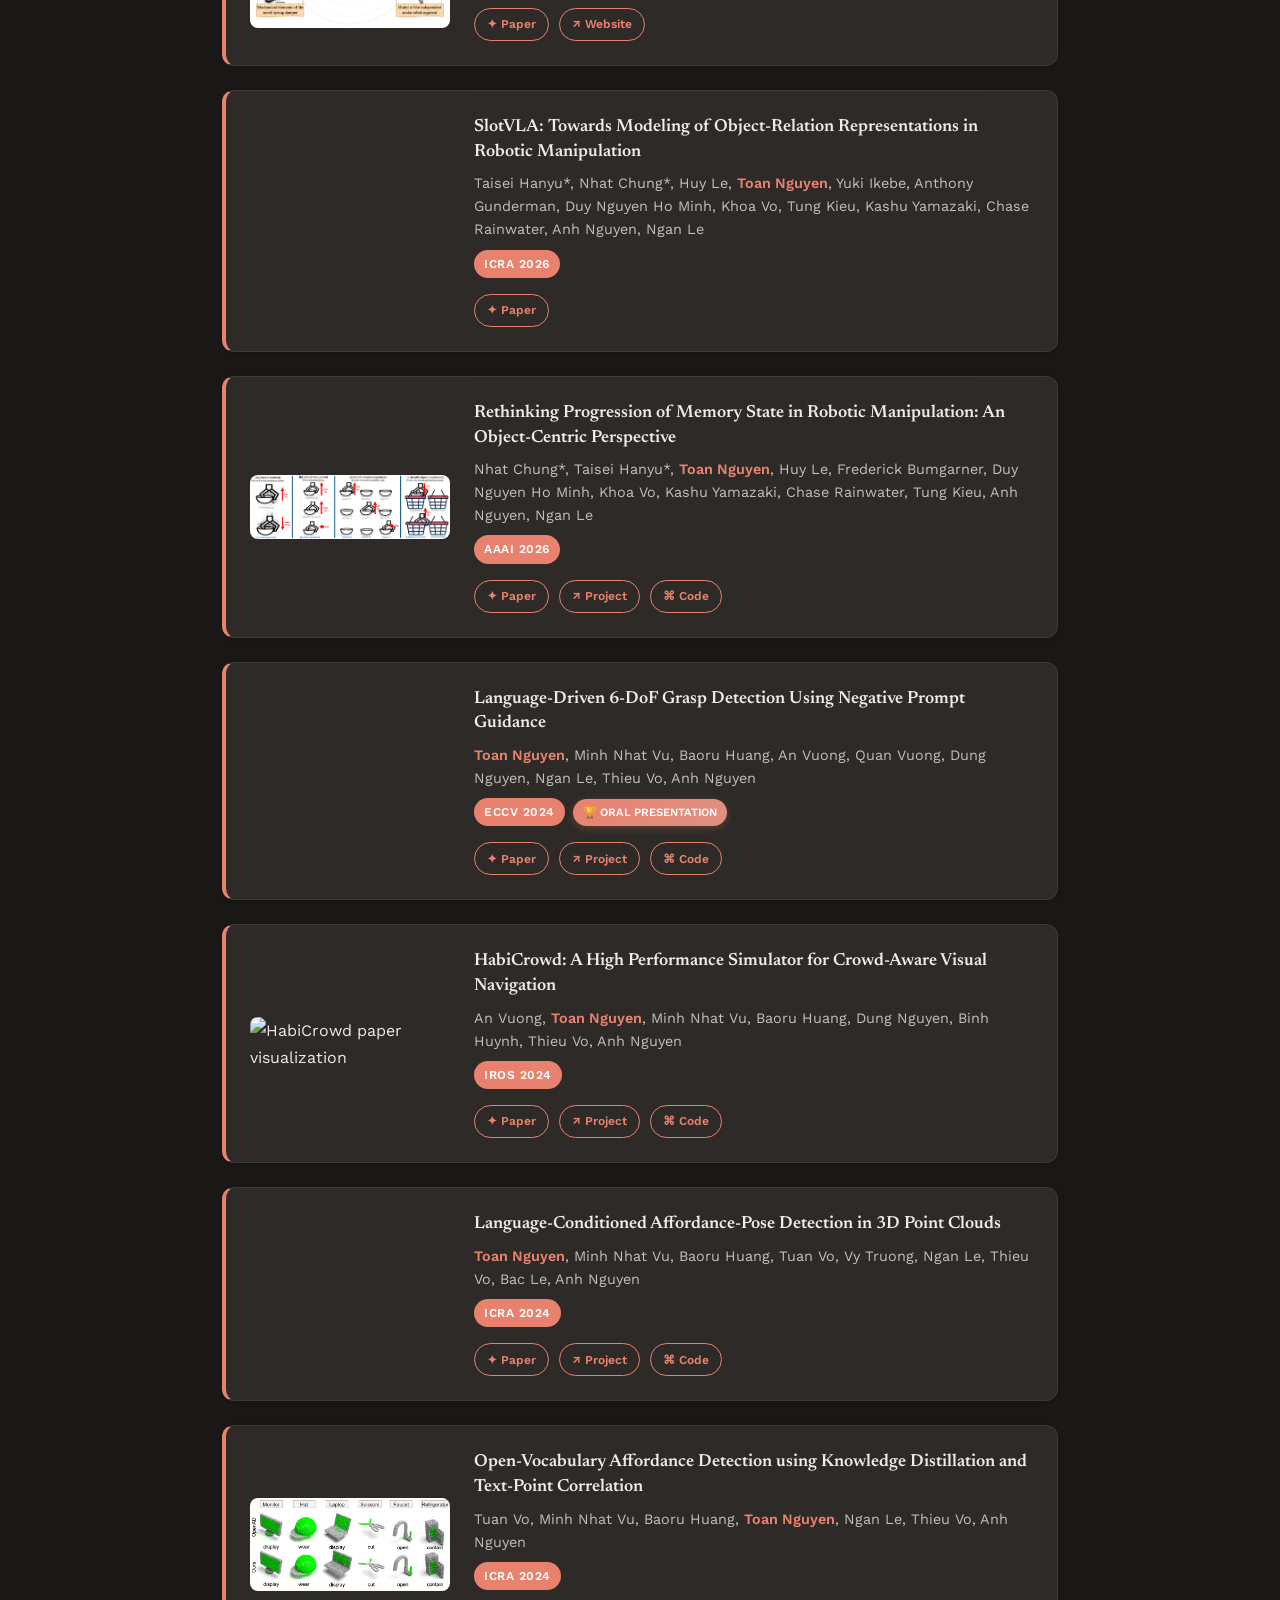
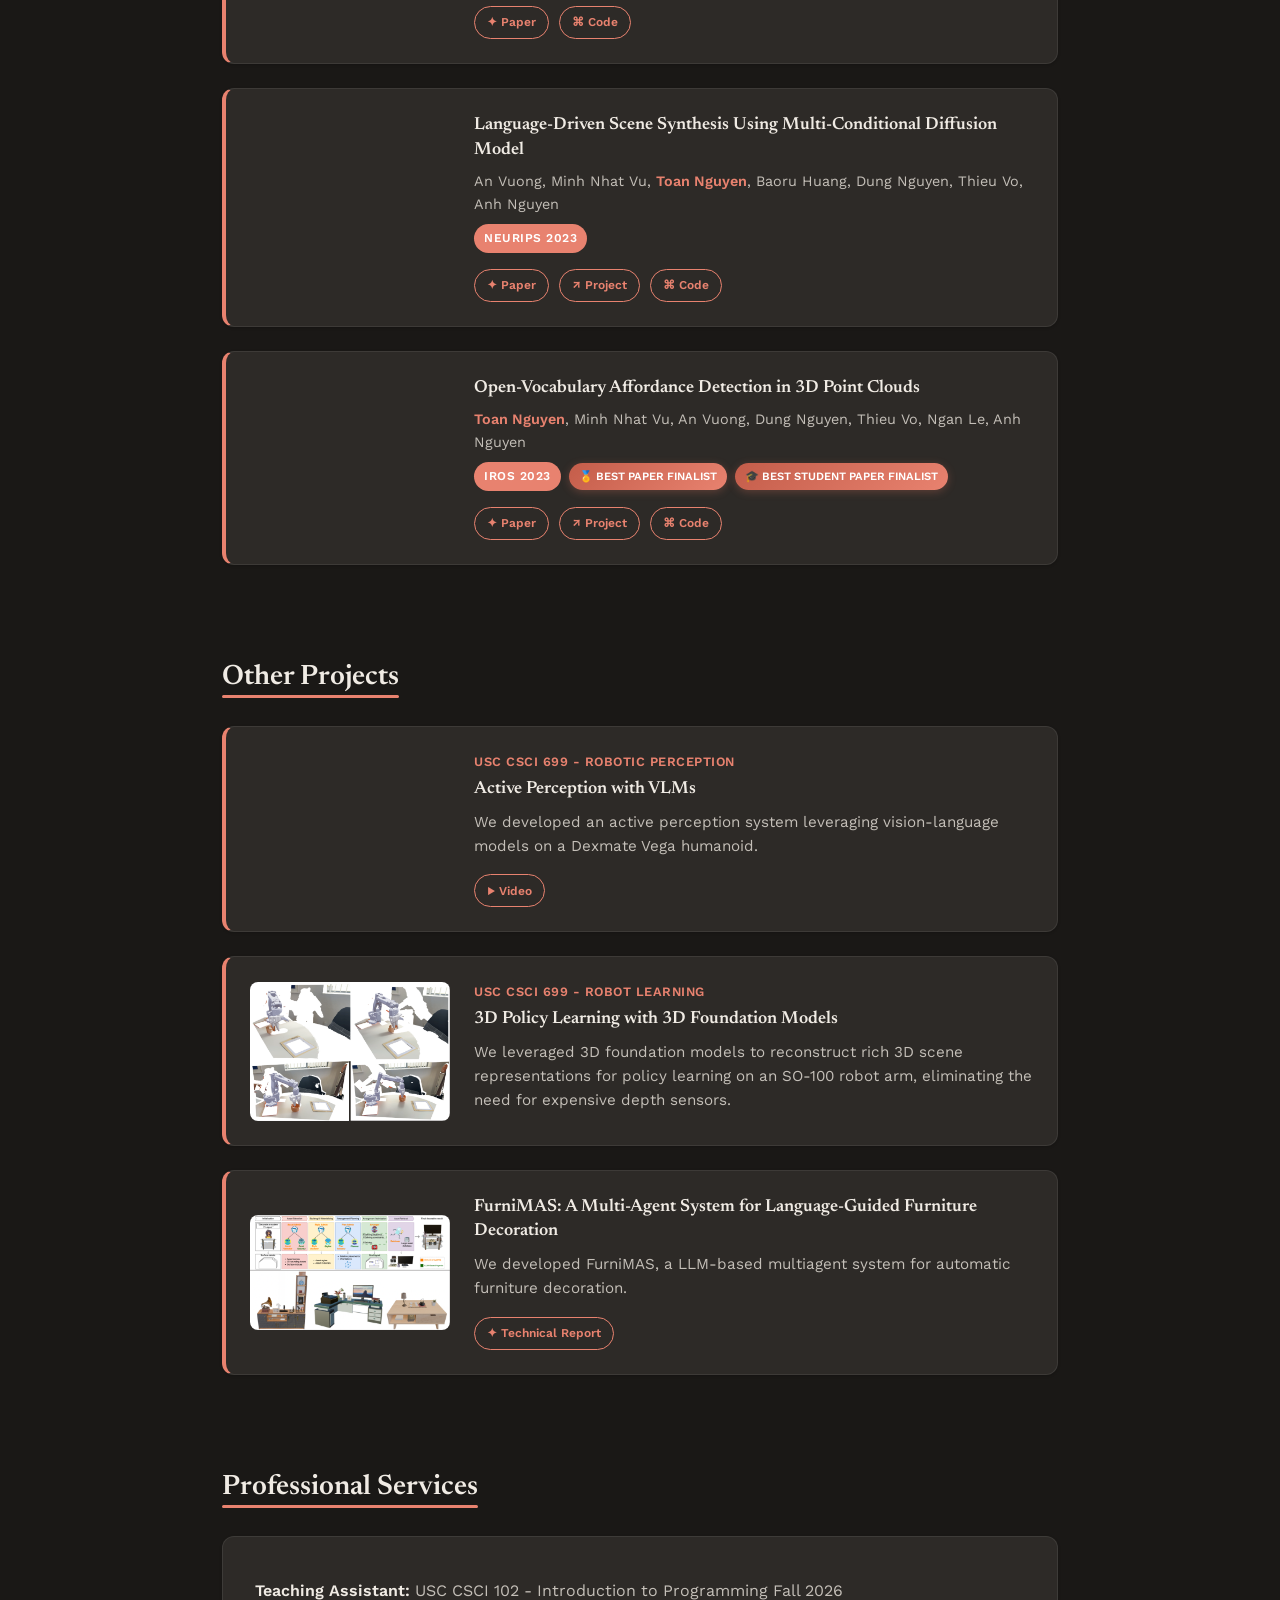
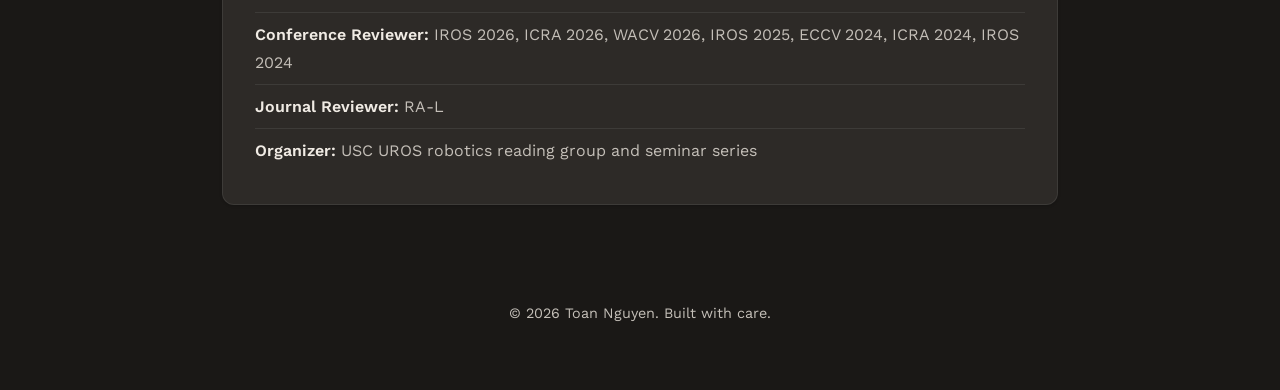
==== commit 858999c0: "Merge remote-tracking branch 'origin/main'" ====
--- a/index.html
+++ b/index.html
@@ -58,7 +58,7 @@
             </p> -->
 
             <p class="bio-text">
-                I am a first-year Ph.D. student at the Department of Computer Science, 
+                I am a second-year Ph.D. student at the Department of Computer Science, 
                 <a href="https://www.usc.edu/">University of Southern California</a>. I am co-advised by <a href="https://yuewang.xyz/">Prof. Yue Wang</a> and 
                 <a href="https://danielseita.github.io/">Prof. Daniel Seita</a>. Prior to joining USC, I was an AI Resident at the <a href="https://fptsoftware.com/">FPT AI Center</a>. 
                 I graduated with a bachelor's degree in Computer Science at 
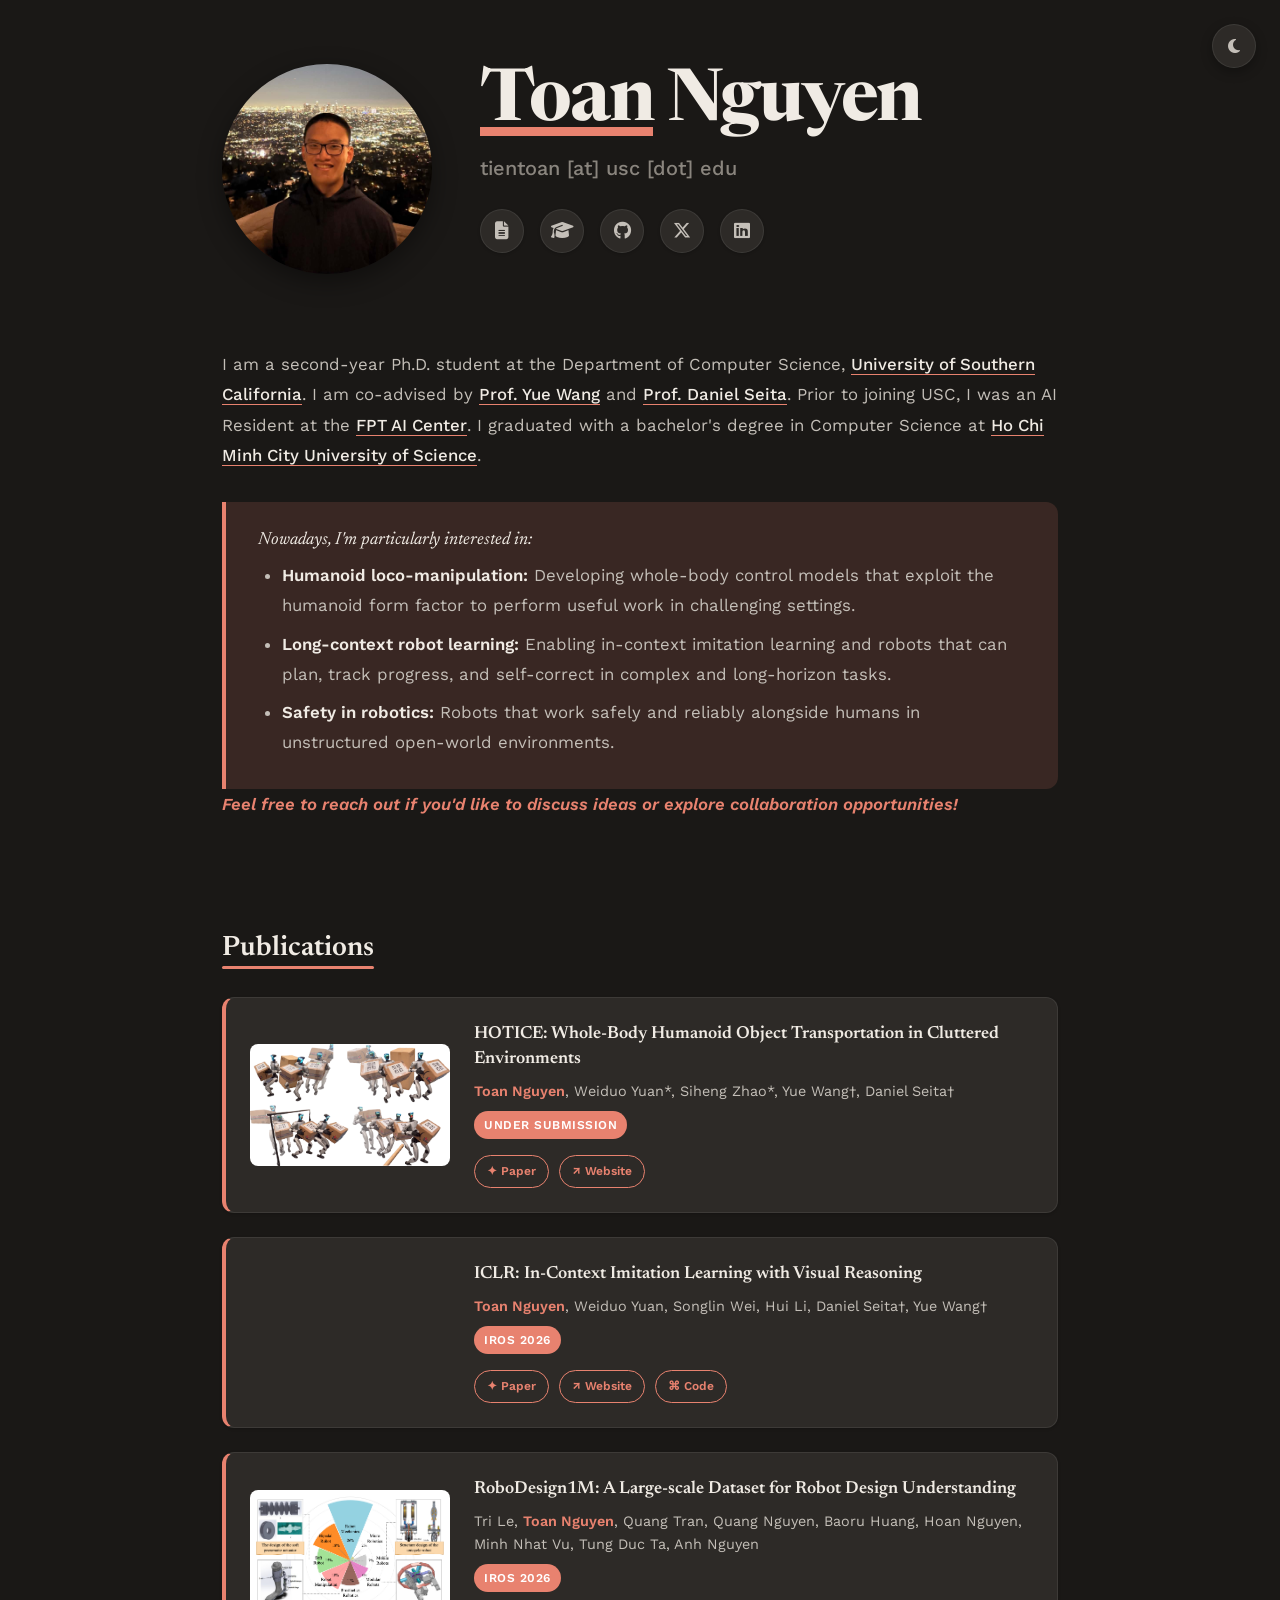
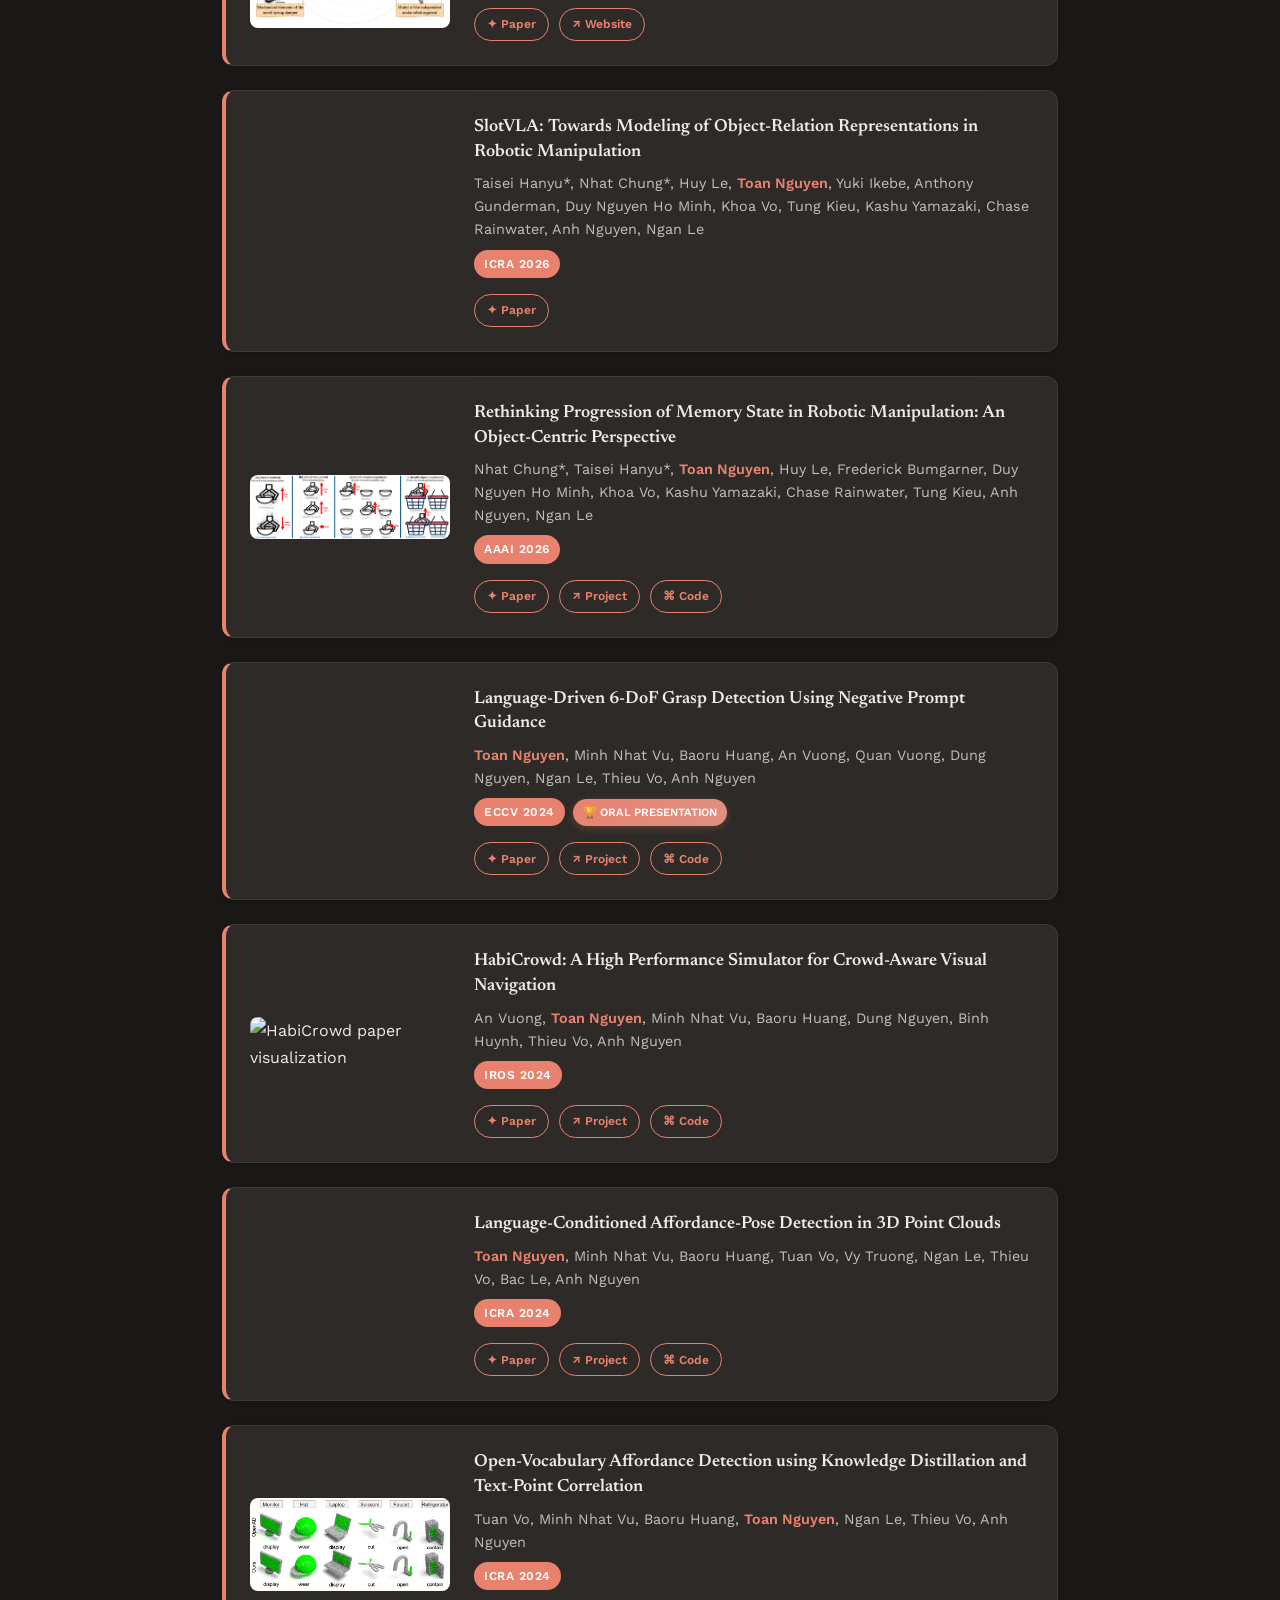
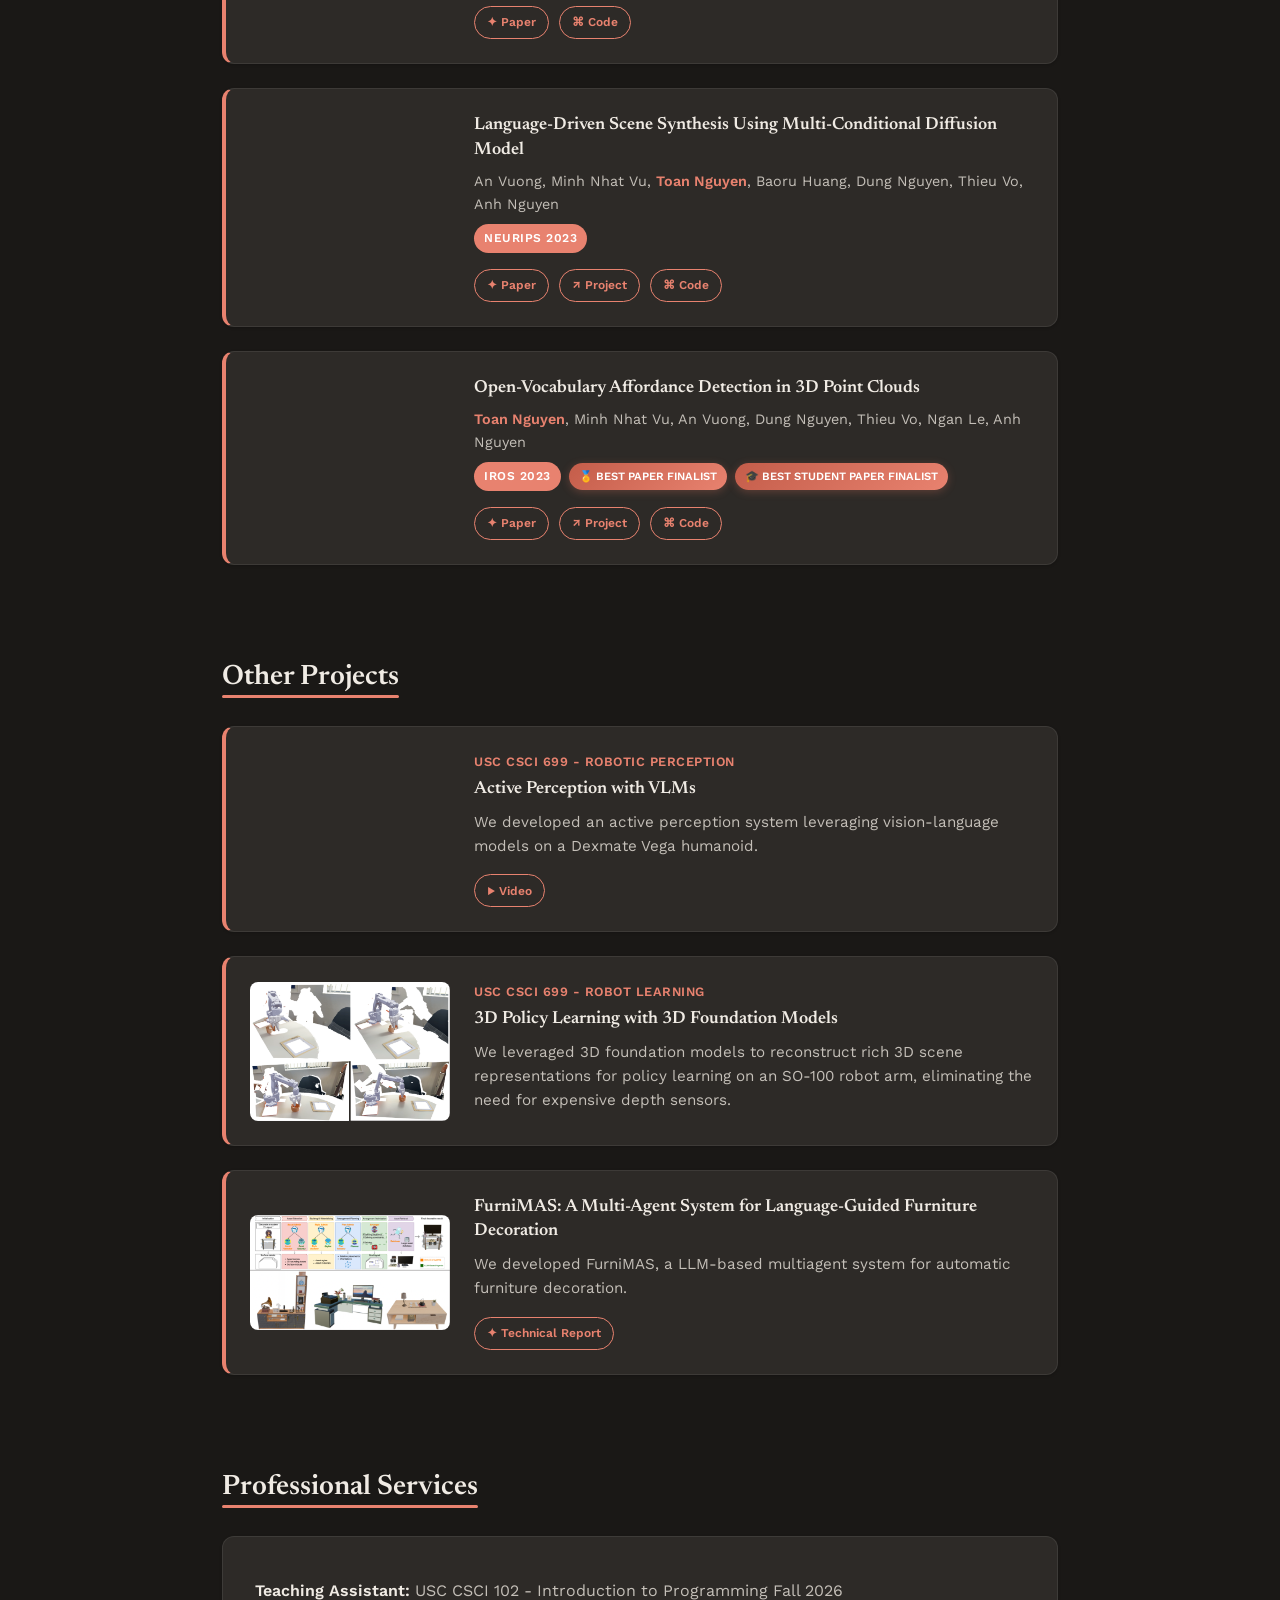
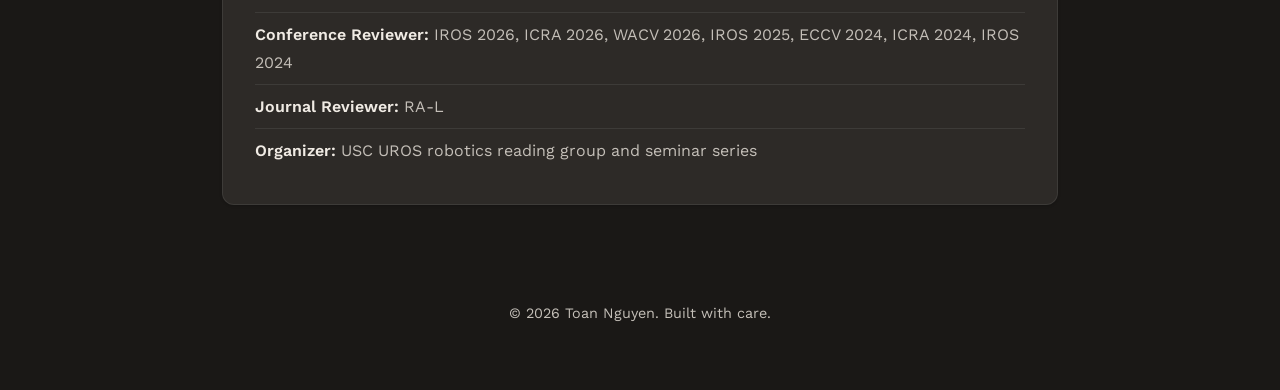
==== commit 093d8c10: "add hotice's website and update USC logo" ====
--- a/index.html
+++ b/index.html
@@ -8,7 +8,7 @@
     <title>Toan Nguyen</title>
     
     <link rel="stylesheet" href="stylesheet.css">
-    <link rel="icon" type="image/png" href="visual/USC Logo.png">
+    <link rel="icon" type="image/png" href="visual/usclogo.png">
     <link rel="stylesheet" href="https://cdnjs.cloudflare.com/ajax/libs/font-awesome/6.7.2/css/all.min.css">
 </head>
 
@@ -111,6 +111,7 @@
                         </div>
                         <div class="paper-links">
                             <a href="visual/hotice.pdf">✦ Paper</a>
+                            <a href="https://hotice2027.github.io/">↗ Website</a>
                         </div>
                     </div>
                 </article>
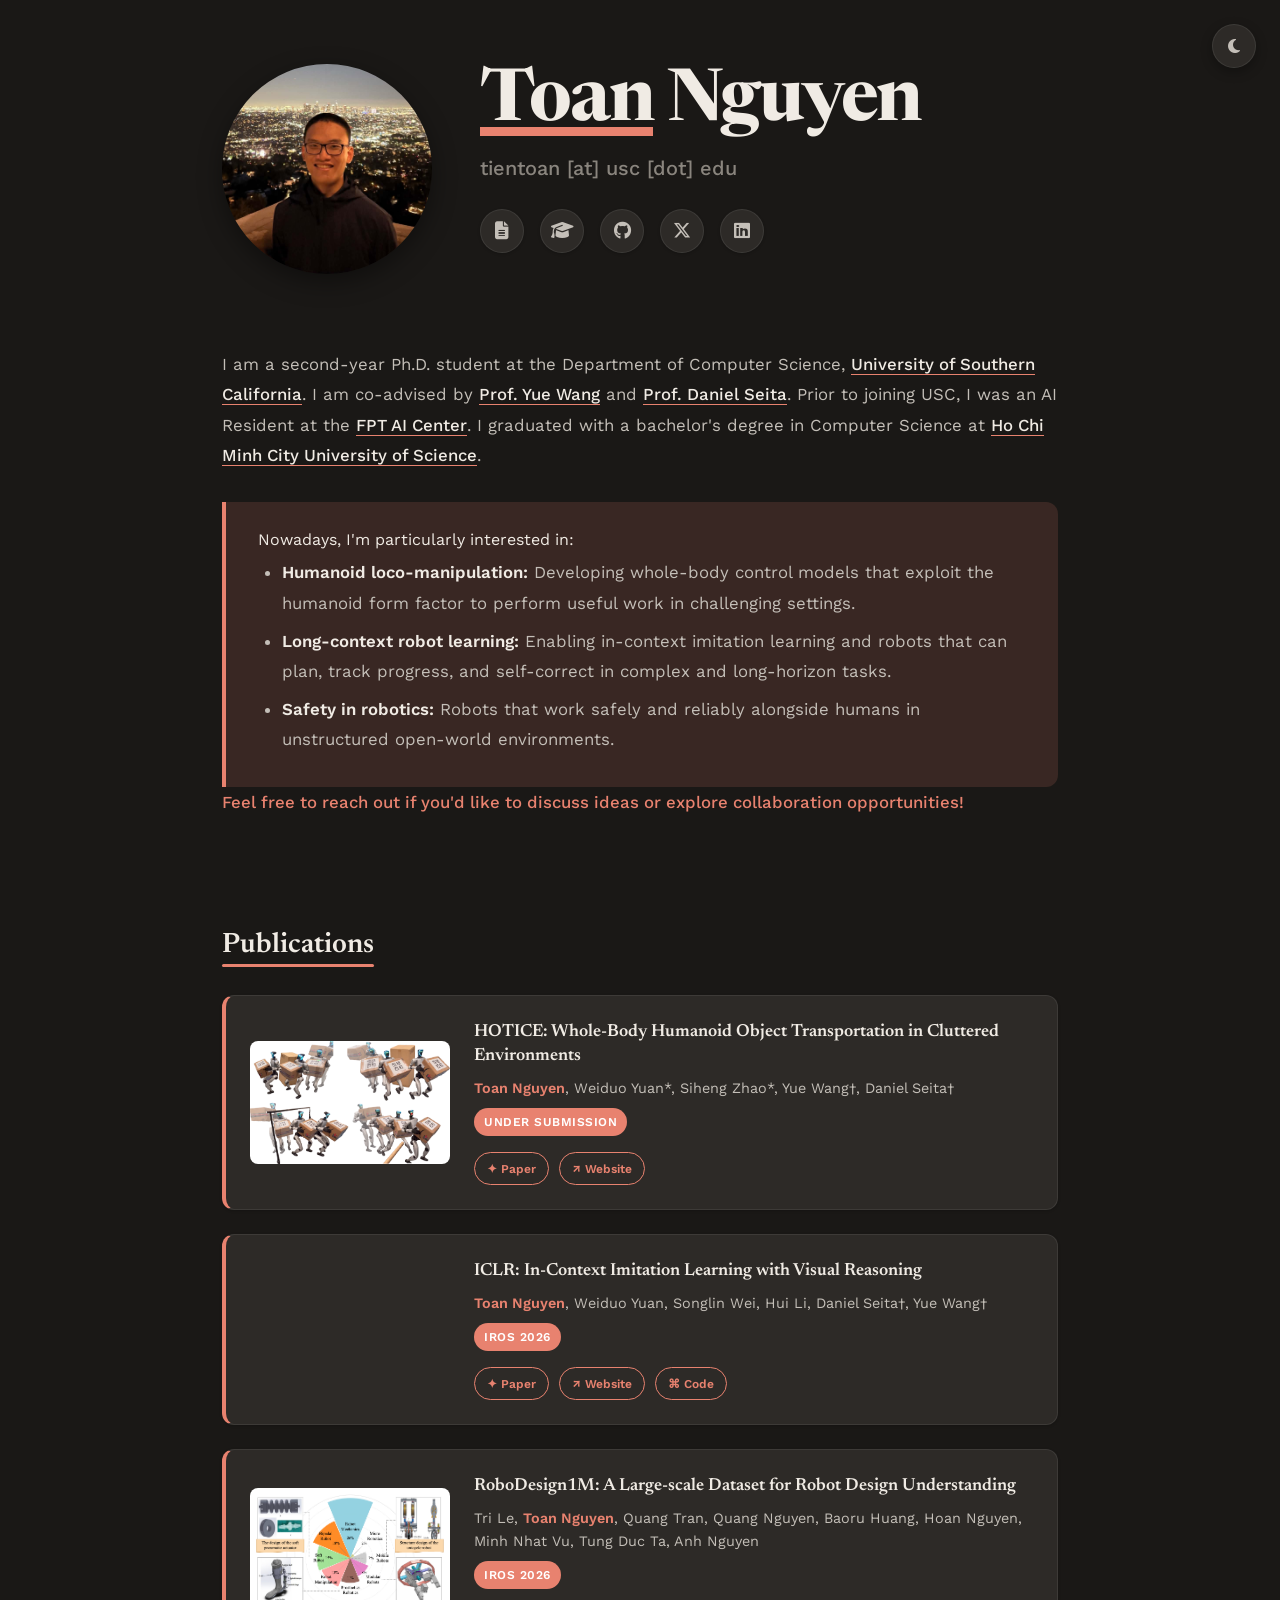
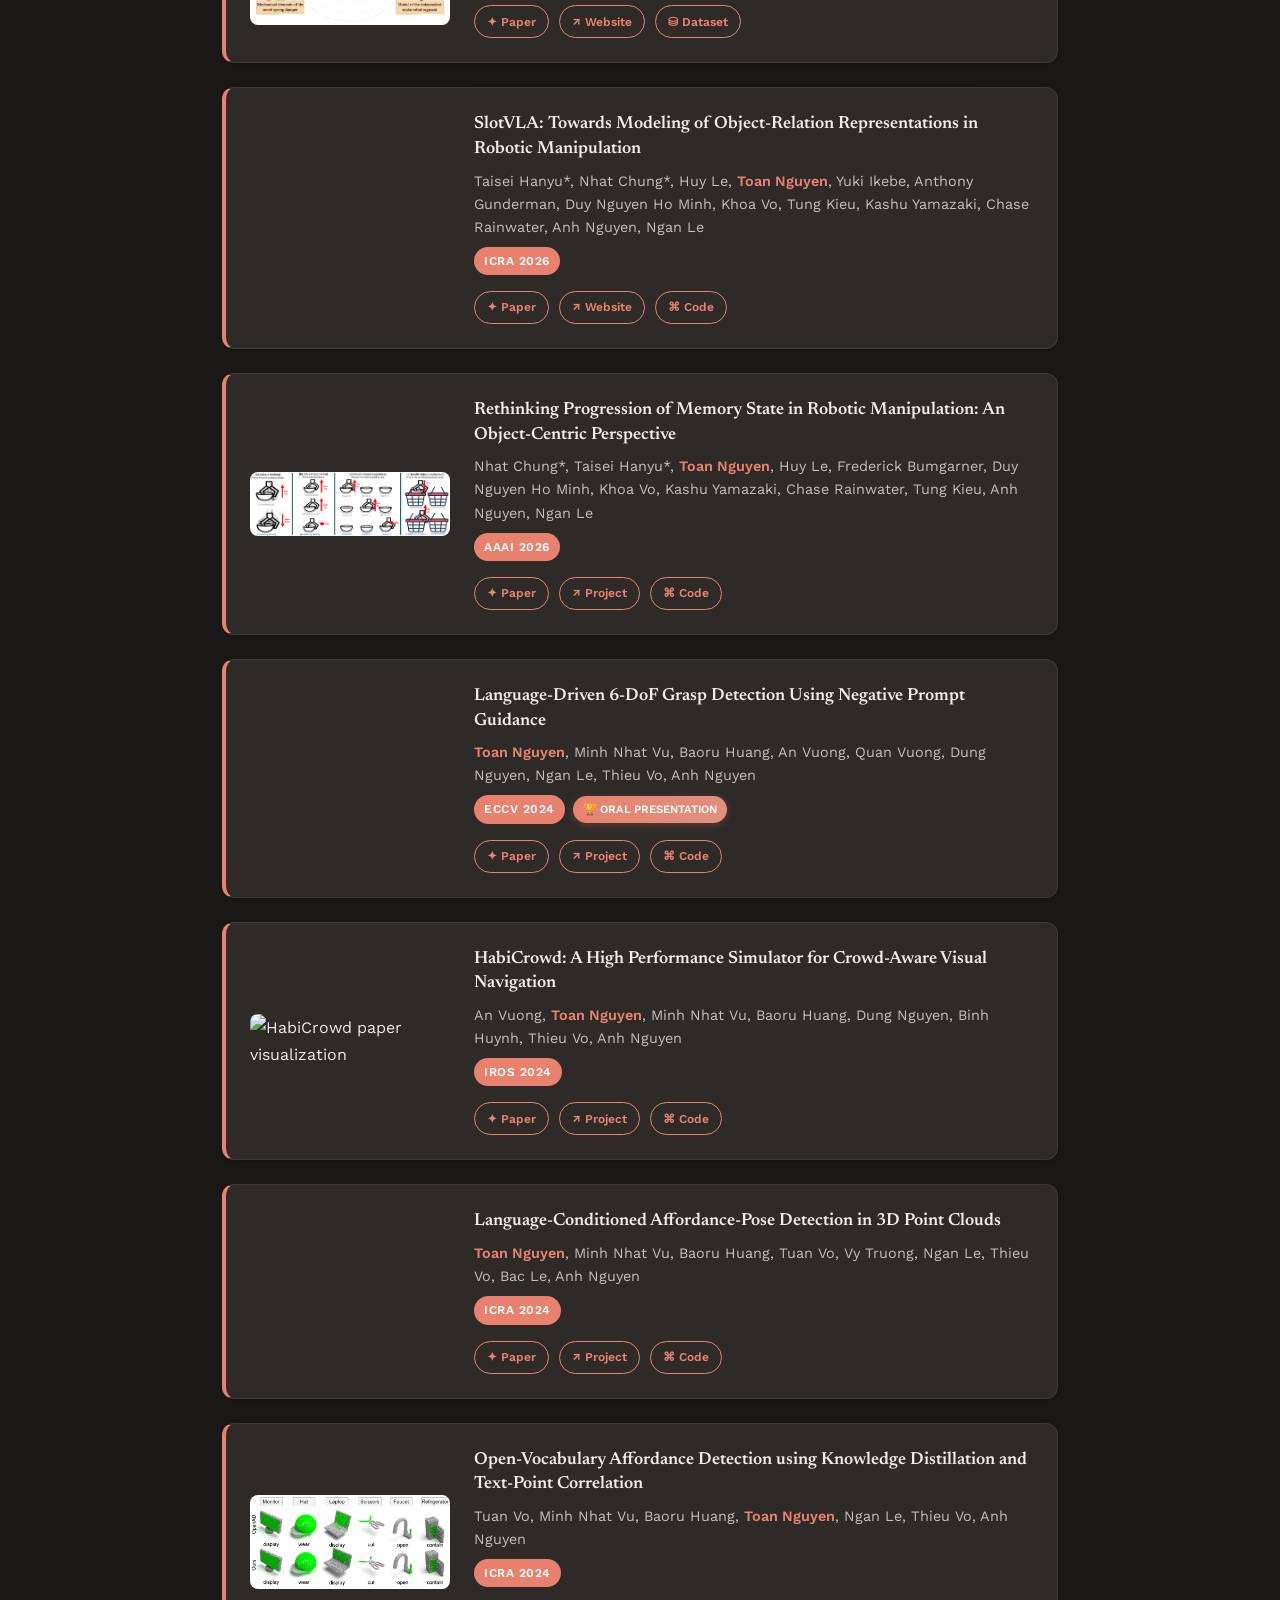
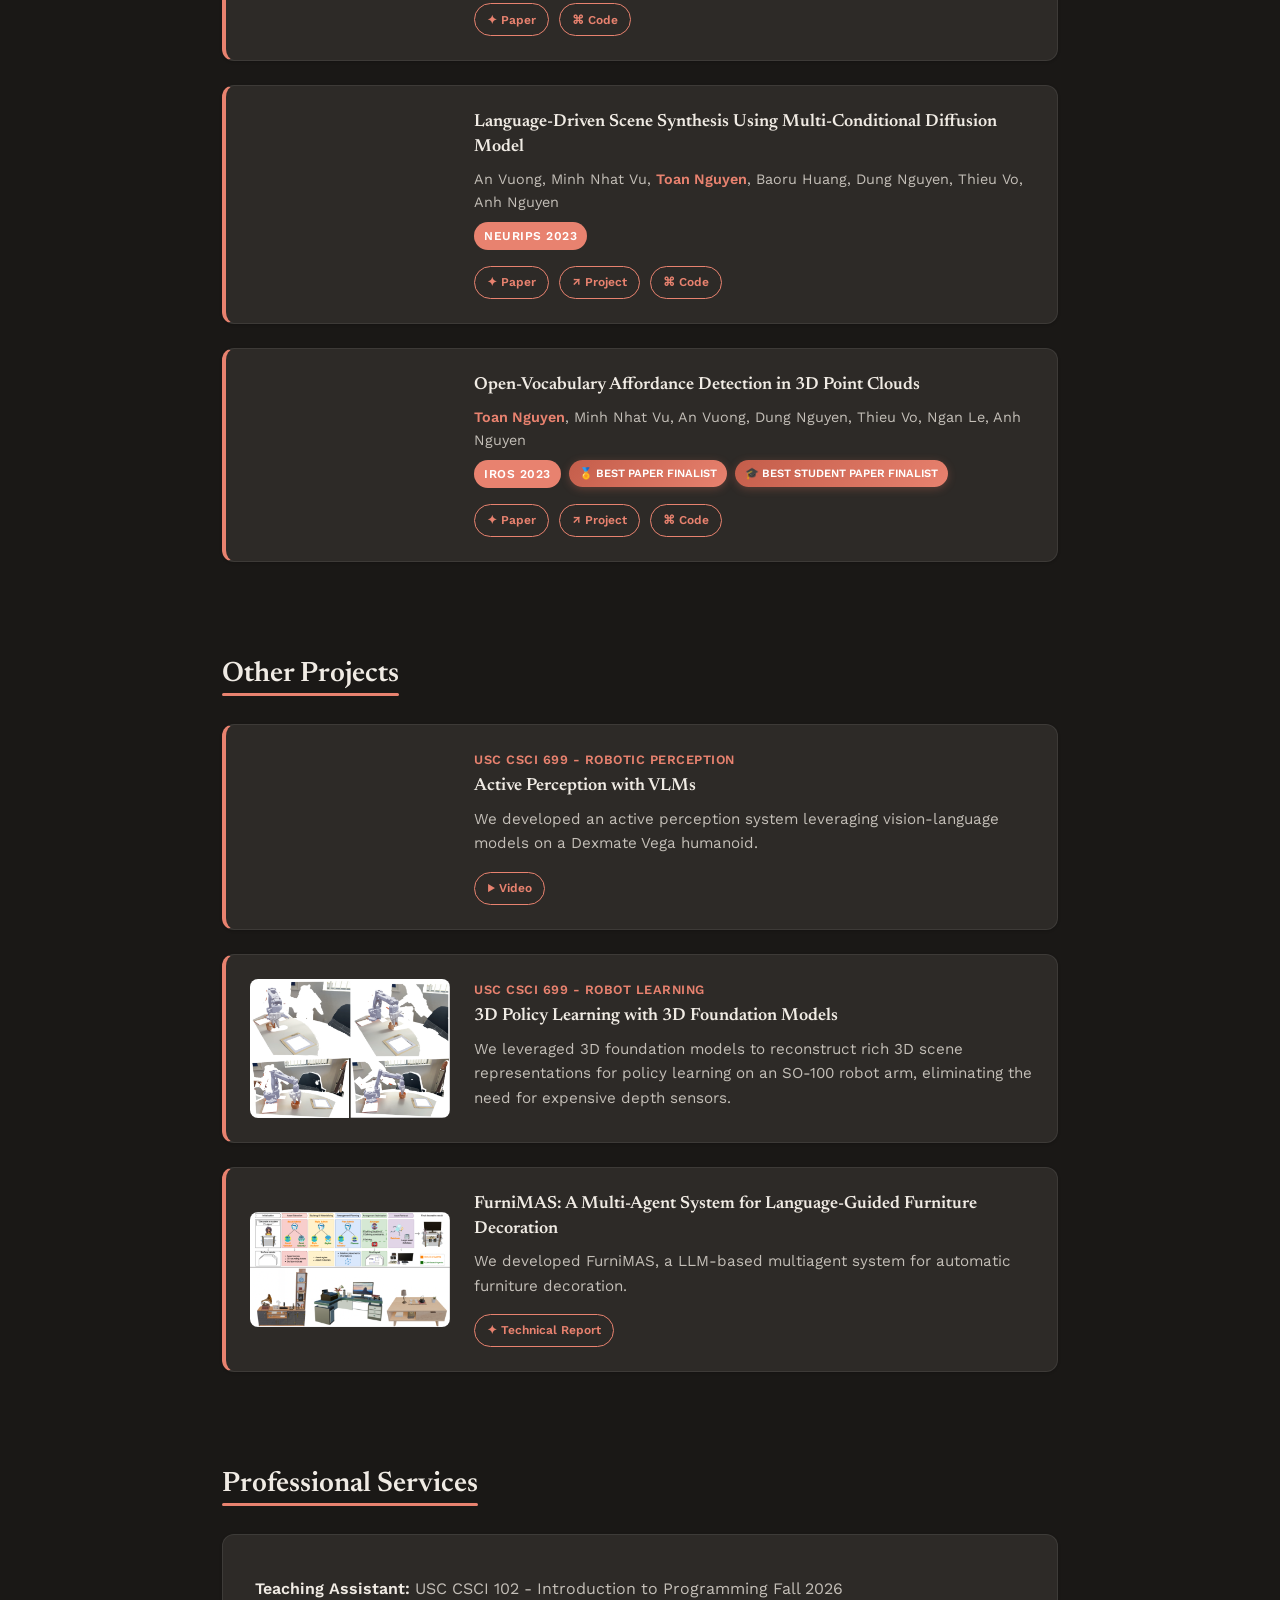
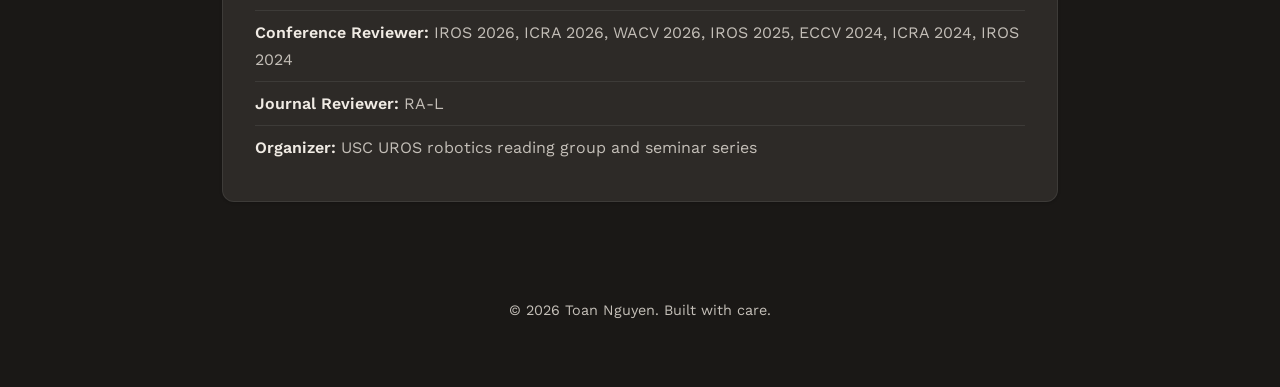
==== commit 7401495c: "update" ====
--- a/index.html
+++ b/index.html
@@ -66,7 +66,7 @@
             </p>
         
             <div class="bio-highlight">
-                <p class="bio-text">Nowadays, I'm particularly interested in:</p>
+                Nowadays, I'm particularly interested in:
                 <ul class="bio-list">
                     <li><strong>Humanoid loco-manipulation:</strong> Developing whole-body control models that exploit the humanoid form factor to perform useful work in challenging settings.</li>
                     <li><strong>Long-context robot learning:</strong> Enabling in-context imitation learning and robots that can plan, track progress, and self-correct in complex and long-horizon tasks.</li>
@@ -75,7 +75,7 @@
 
             </div>
 
-            <p class="bio-text" style="color: var(--accent); font-weight: 600; font-style: italic;">Feel free to reach out if you'd like to discuss ideas or explore collaboration opportunities!</p>
+            <p class="bio-text" style="color: var(--accent); font-weight: 500;">Feel free to reach out if you'd like to discuss ideas or explore collaboration opportunities!</p>
             
             <!-- <div class="bio-highlight">
                 <p>
@@ -169,6 +169,7 @@
                         <div class="paper-links">
                             <a href="https://arxiv.org/pdf/2503.06796">✦ Paper</a>
                             <a href="https://airvlab.github.io/robotdesign1m/">↗ Website</a>
+                            <a href="https://huggingface.co/datasets/Fsoft-AIC/RobotDesign1M">⛁ Dataset</a>
                         </div>
                     </div>
                 </article>
@@ -202,6 +203,8 @@
                         </div>
                         <div class="paper-links">
                             <a href="https://arxiv.org/abs/2511.06754v1">✦ Paper</a>
+                            <a href="https://slot-vla.github.io/">↗ Website</a>
+                            <a href="https://github.com/slot-vla/slot-vla">⌘ Code</a>
                         </div>
                     </div>
                 </article>
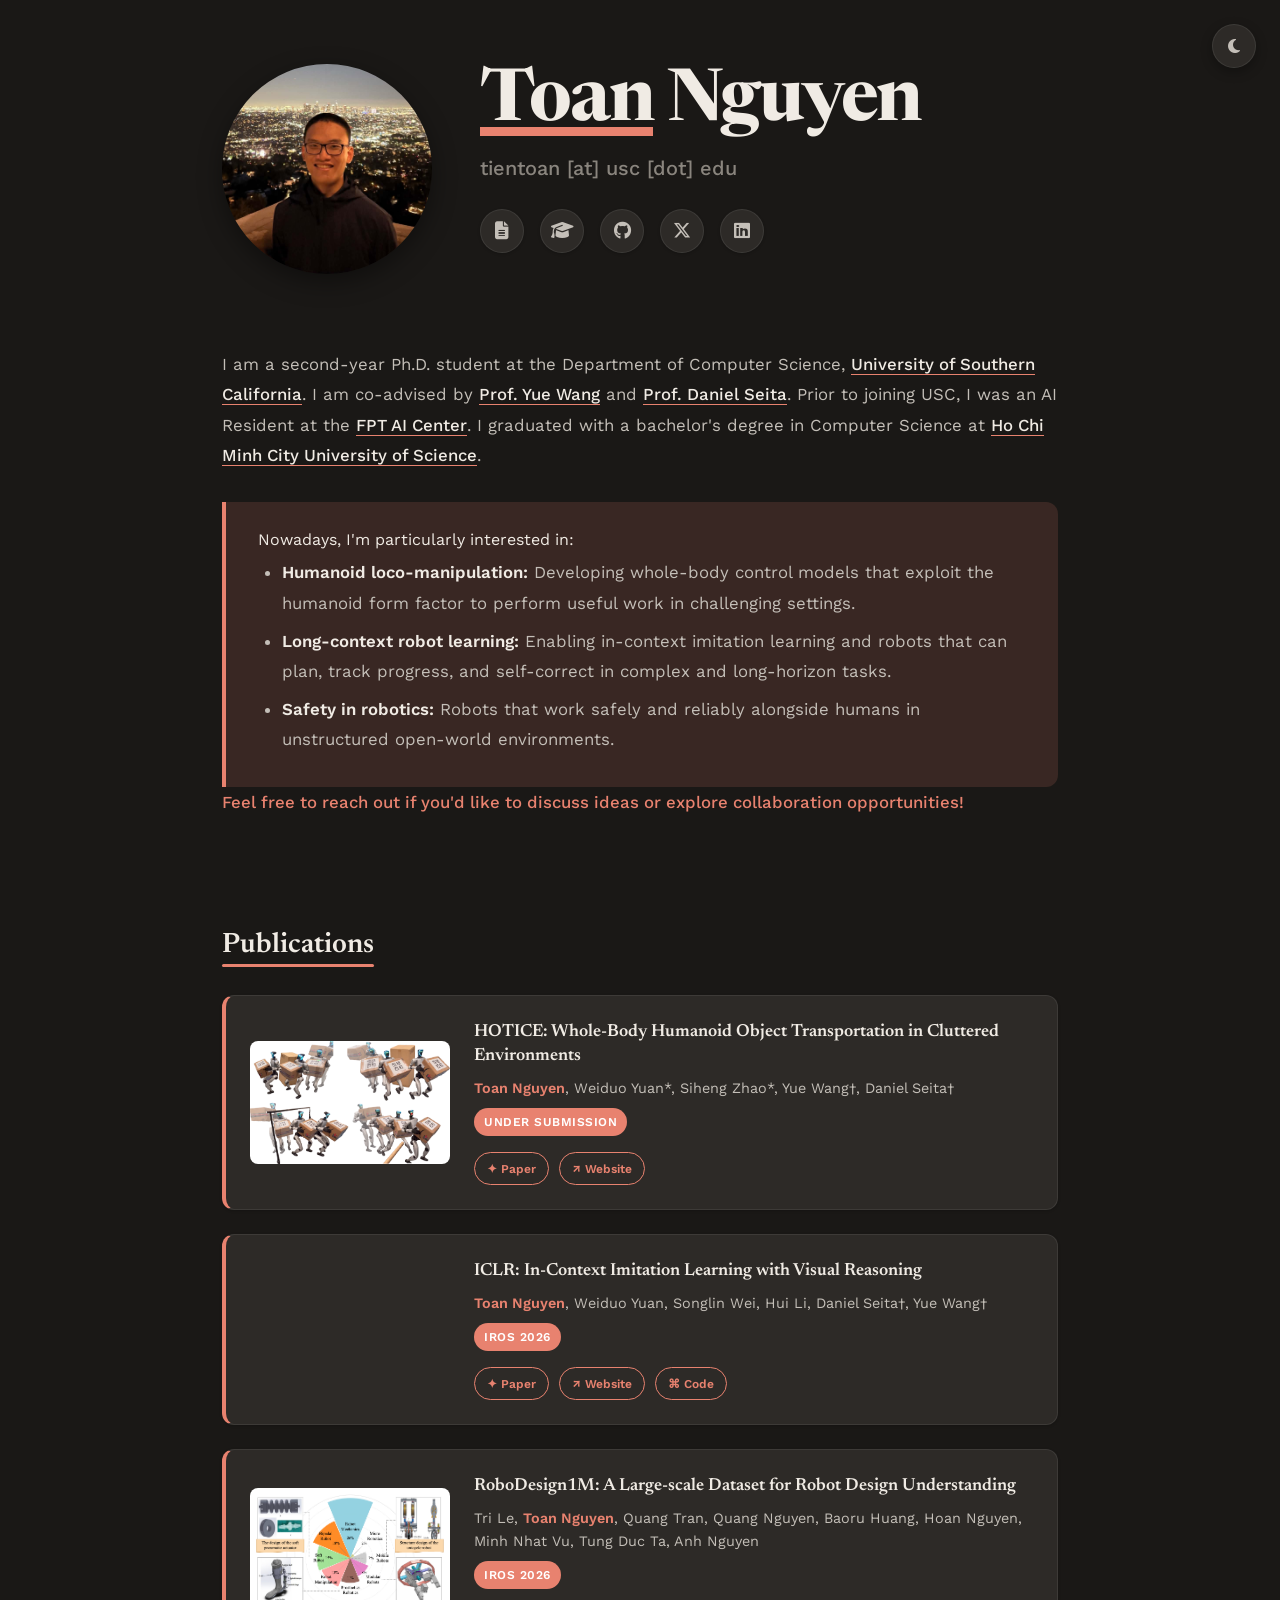
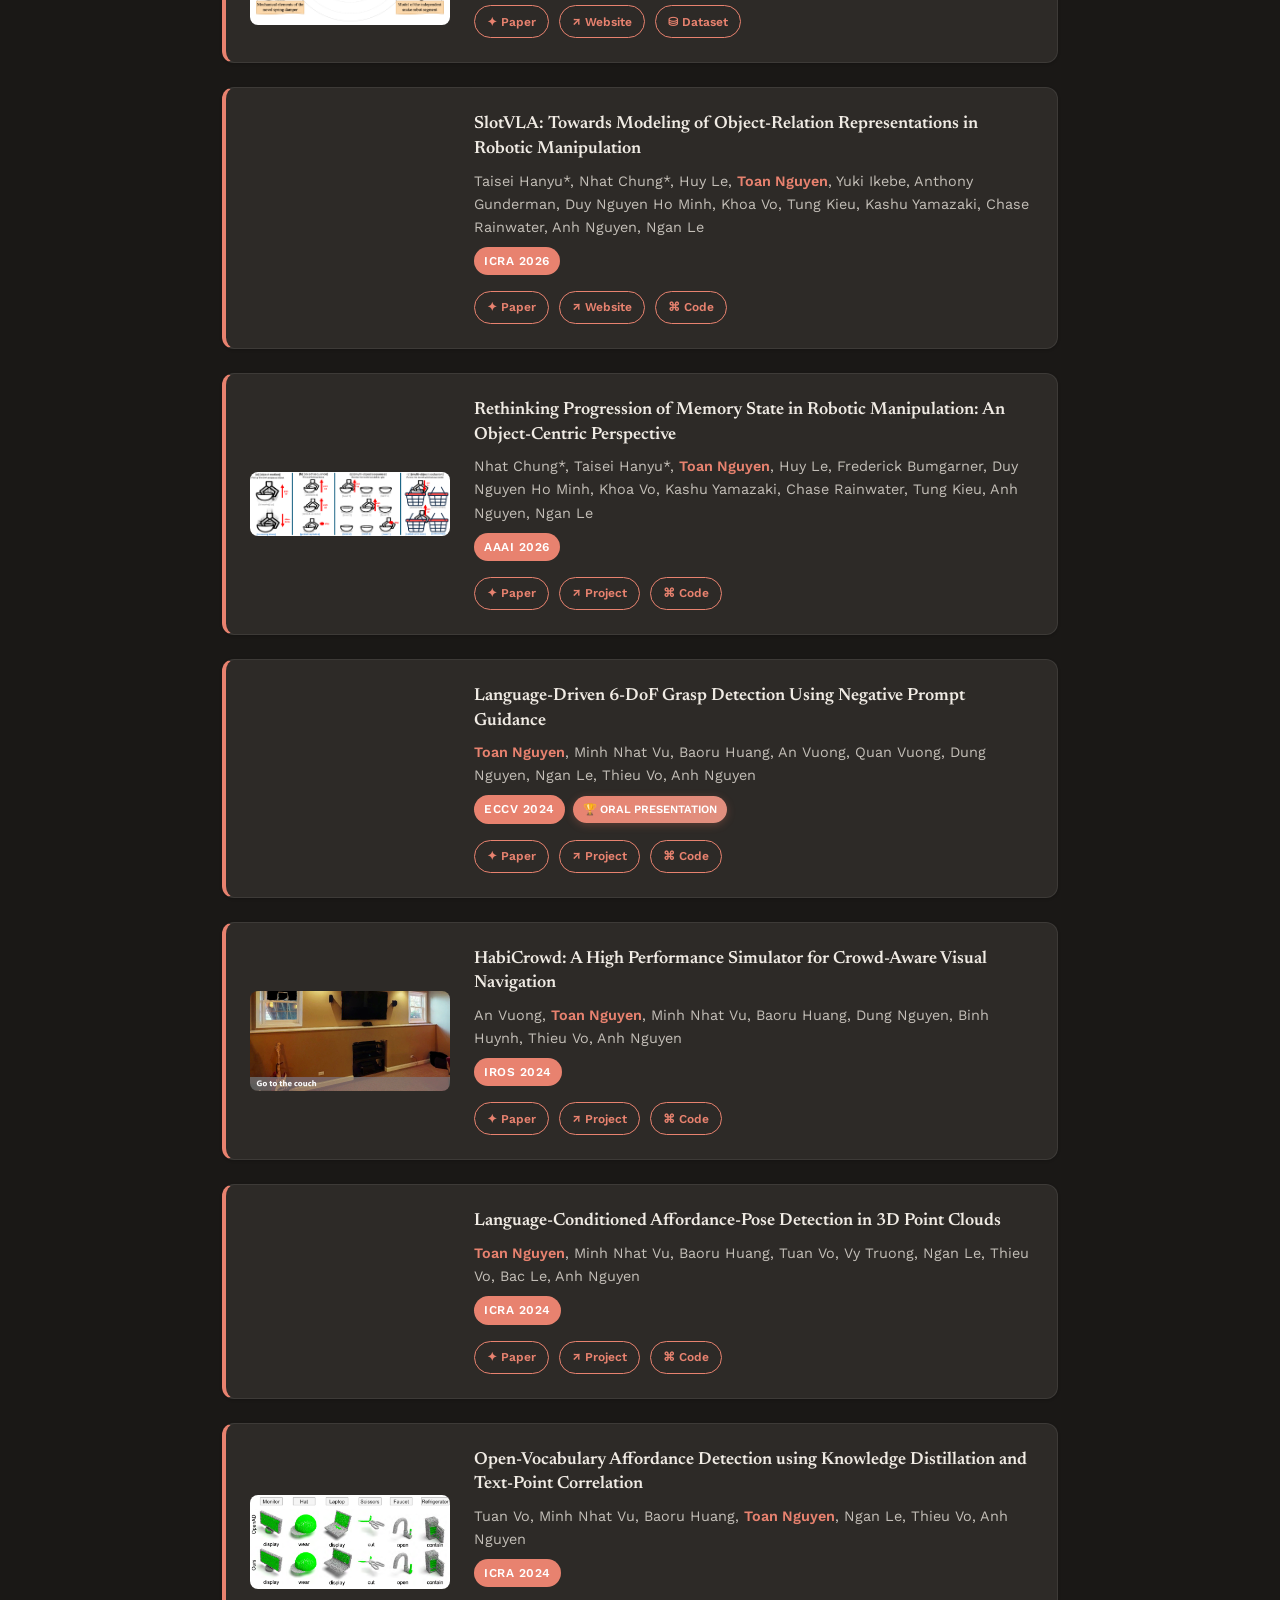
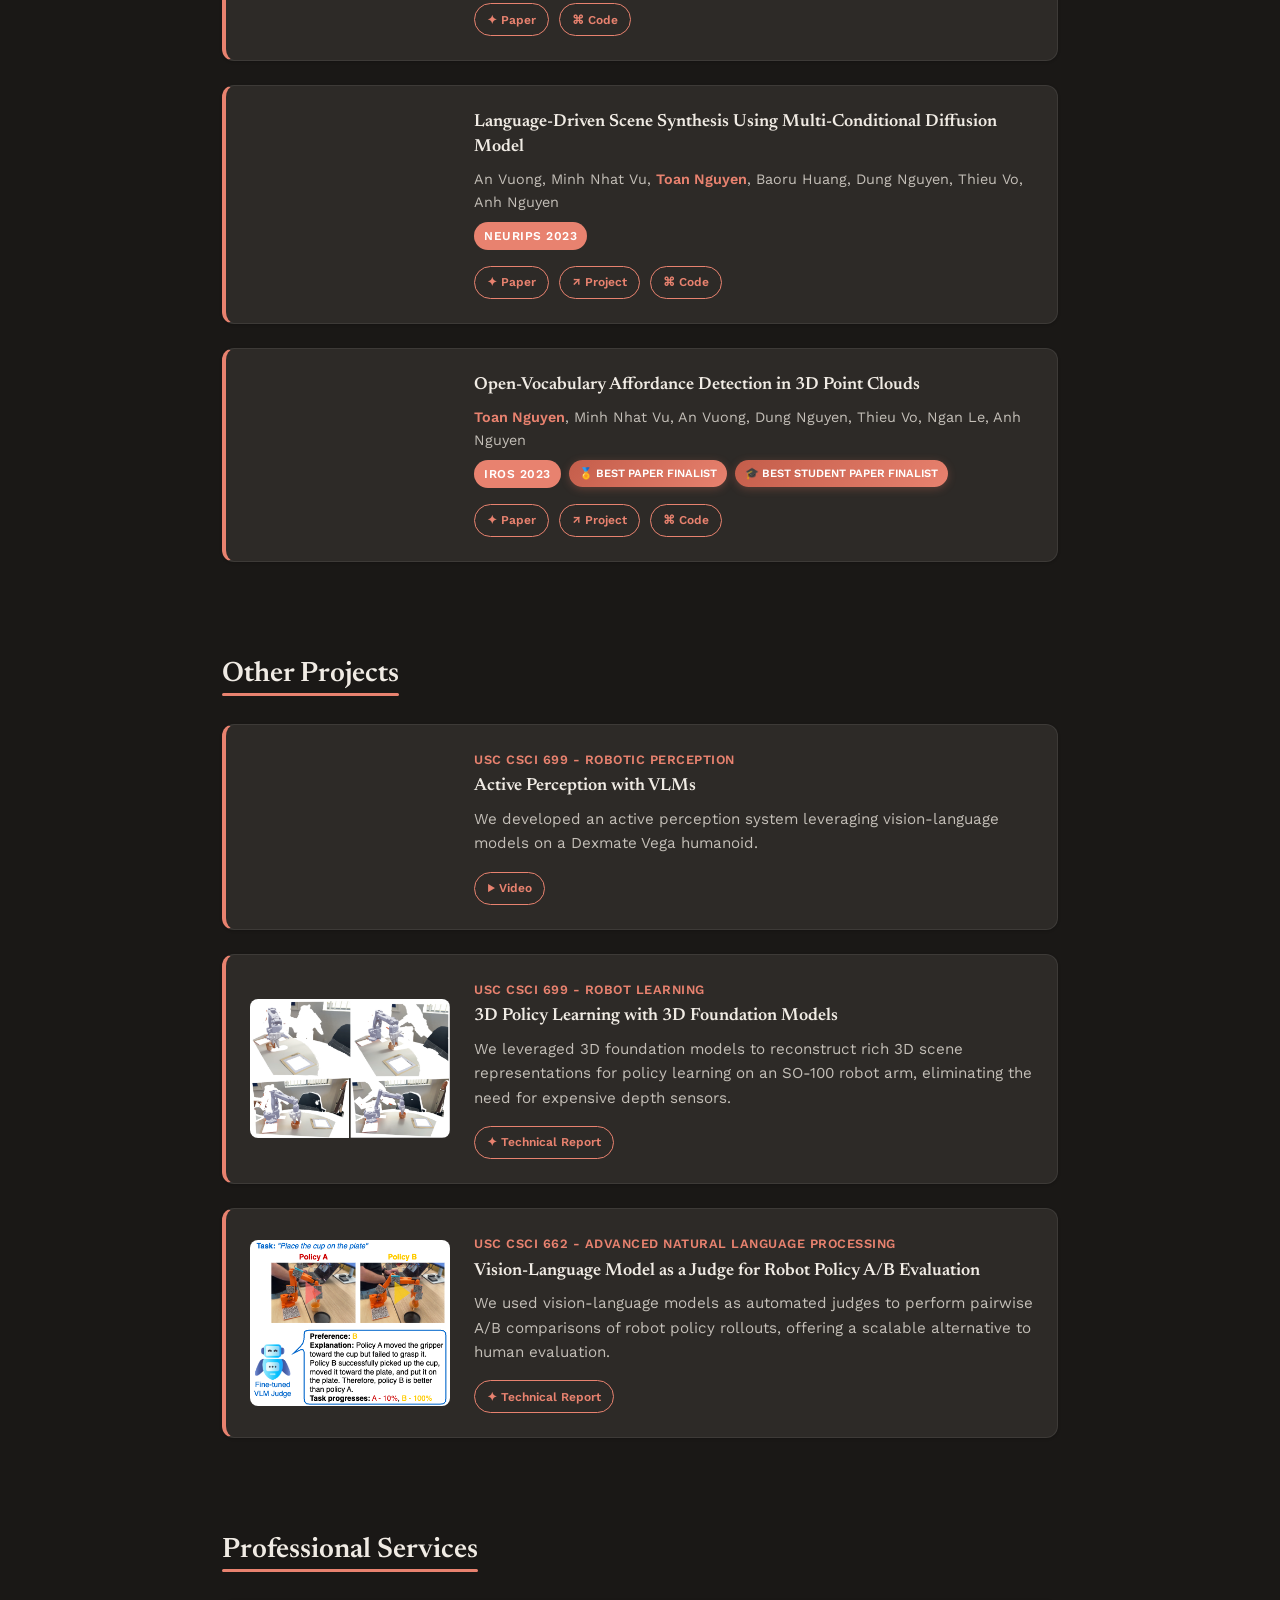
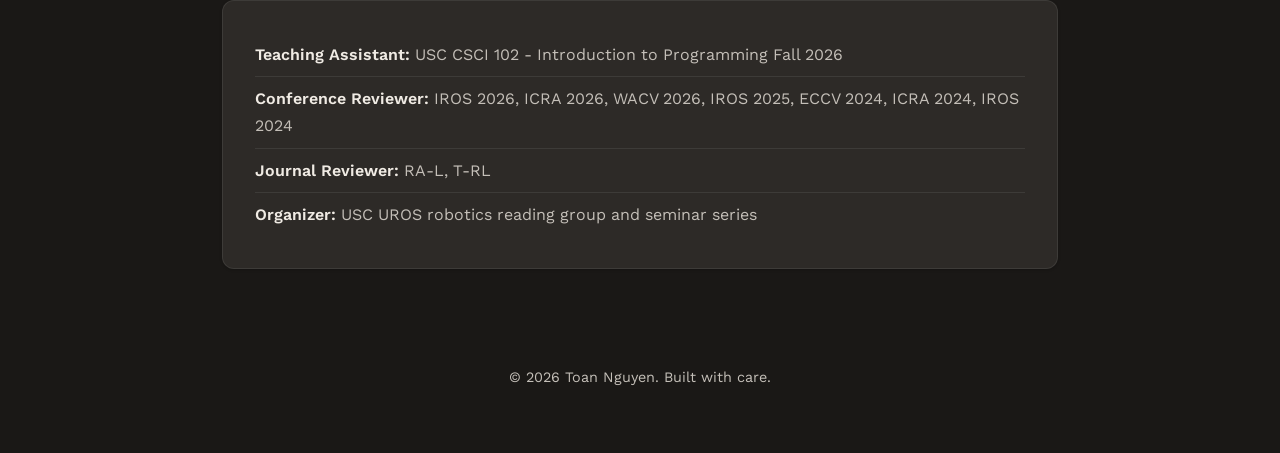
==== commit 5c7924d9: "update" ====
--- a/index.html
+++ b/index.html
@@ -8,7 +8,7 @@
     <title>Toan Nguyen</title>
     
     <link rel="stylesheet" href="stylesheet.css">
-    <link rel="icon" type="image/png" href="visual/usclogo.png">
+    <link rel="icon" type="image/png" href="assets/usclogo.png">
     <link rel="stylesheet" href="https://cdnjs.cloudflare.com/ajax/libs/font-awesome/6.7.2/css/all.min.css">
 </head>
 
@@ -23,7 +23,7 @@
         <!-- Hero Section -->
         <section class="hero">
             <div class="hero-image">
-                <img src="visual/profile_LA.jpg" alt="Toan Nguyen">
+                <img src="assets/profile_LA.jpg" alt="Toan Nguyen">
             </div>
             <div class="hero-content">
                 <h1 class="hero-name">
@@ -32,7 +32,7 @@
                 <p class="hero-title">tientoan [at] usc [dot] edu</p>
                 
                 <div class="social-links">
-                    <a href="./visual/CV.pdf" title="CV" aria-label="Download CV">
+                    <a href="./assets/CV.pdf" title="CV" aria-label="Download CV">
                         <i class="fas fa-file-alt"></i>
                     </a>
                     <a href="https://scholar.google.com/citations?user=PhqGEY8AAAAJ" title="Google Scholar" aria-label="Google Scholar Profile">
@@ -95,7 +95,7 @@
                 <!-- Publication 0: HOTICE -->
                 <article class="publication-card published animate-on-scroll">
                     <div class="paper-image-container">
-                        <img src="visual/hotice.png" alt="HOTICE paper visualization">
+                        <img src="assets/hotice.png" alt="HOTICE paper visualization">
                     </div>
                     <div class="paper-content">
                         <h3 class="paper-title">HOTICE: Whole-Body Humanoid Object Transportation in Cluttered Environments</h3>
@@ -110,7 +110,7 @@
                             <span class="venue-badge">Under Submission</span>
                         </div>
                         <div class="paper-links">
-                            <a href="visual/hotice.pdf">✦ Paper</a>
+                            <a href="assets/hotice.pdf">✦ Paper</a>
                             <a href="https://hotice2027.github.io/">↗ Website</a>
                         </div>
                     </div>
@@ -120,8 +120,8 @@
                 <article class="publication-card published animate-on-scroll">
                     <div class="paper-image-container">
                         <video autoplay loop playsinline muted preload="metadata">
-                            <source src="visual/iclr.mp4" type="video/mp4">
-                            <source src="visual/iclr.mov" type="video/quicktime">
+                            <source src="assets/iclr.mp4" type="video/mp4">
+                            <source src="assets/iclr.mov" type="video/quicktime">
                         </video>
                     </div>
                     <div class="paper-content">
@@ -148,7 +148,7 @@
                 <!-- Publication 2: RoboDesign1M -->
                 <article class="publication-card published animate-on-scroll">
                     <div class="paper-image-container">
-                        <img src="visual/robodesign.png" alt="RoboDesign paper visualization">
+                        <img src="assets/robodesign.png" alt="RoboDesign paper visualization">
                     </div>
                     <div class="paper-content">
                         <h3 class="paper-title">RoboDesign1M: A Large-scale Dataset for Robot Design Understanding</h3>
@@ -178,7 +178,7 @@
                 <article class="publication-card published animate-on-scroll">
                     <div class="paper-image-container">
                         <video autoplay loop playsinline muted>
-                            <source src="visual/slot_vla.mp4" type="video/mp4">
+                            <source src="assets/slot_vla.mp4" type="video/mp4">
                         </video>
                     </div>
                     <div class="paper-content">
@@ -212,7 +212,7 @@
                 <!-- Publication 2: RoboMemo -->
                 <article class="publication-card published animate-on-scroll">
                     <div class="paper-image-container">
-                        <img src="visual/robomemo.png" alt="RoboMemo paper visualization">
+                        <img src="assets/robomemo.png" alt="RoboMemo paper visualization">
                     </div>
                     <div class="paper-content">
                         <h3 class="paper-title">Rethinking Progression of Memory State in Robotic Manipulation: An Object-Centric Perspective</h3>
@@ -245,7 +245,7 @@
                 <article class="publication-card published animate-on-scroll">
                     <div class="paper-image-container">
                         <video autoplay loop playsinline muted>
-                            <source src="visual/lgrasp6d.mp4" type="video/mp4">
+                            <source src="assets/lgrasp6d.mp4" type="video/mp4">
                         </video>
                     </div>
                     <div class="paper-content">
@@ -276,7 +276,7 @@
                 <!-- Publication 3: HabiCrowd -->
                 <article class="publication-card published animate-on-scroll">
                     <div class="paper-image-container">
-                        <img src="visual/habicrowd.gif" alt="HabiCrowd paper visualization">
+                        <img src="assets/habicrowd.gif" alt="HabiCrowd paper visualization">
                     </div>
                     <div class="paper-content">
                         <h3 class="paper-title">HabiCrowd: A High Performance Simulator for Crowd-Aware Visual Navigation</h3>
@@ -305,7 +305,7 @@
                 <article class="publication-card published animate-on-scroll">
                     <div class="paper-image-container">
                         <video autoplay loop playsinline muted>
-                            <source src="visual/threedapnet.mp4" type="video/mp4">
+                            <source src="assets/threedapnet.mp4" type="video/mp4">
                         </video>
                     </div>
                     <div class="paper-content">
@@ -335,7 +335,7 @@
                 <!-- Publication 5: OpenKD -->
                 <article class="publication-card published animate-on-scroll">
                     <div class="paper-image-container">
-                        <img src="visual/openkd.png" alt="OpenKD paper visualization">
+                        <img src="assets/openkd.png" alt="OpenKD paper visualization">
                     </div>
                     <div class="paper-content">
                         <h3 class="paper-title">Open-Vocabulary Affordance Detection using Knowledge Distillation and Text-Point Correlation</h3>
@@ -362,7 +362,7 @@
                 <article class="publication-card published animate-on-scroll">
                     <div class="paper-image-container">
                         <video autoplay loop playsinline muted>
-                            <source src="visual/langscene.mp4" type="video/mp4">
+                            <source src="assets/langscene.mp4" type="video/mp4">
                         </video>
                     </div>
                     <div class="paper-content">
@@ -391,7 +391,7 @@
                 <article class="publication-card published animate-on-scroll">
                     <div class="paper-image-container">
                         <video autoplay loop playsinline muted>
-                            <source src="visual/openad.mp4" type="video/mp4">
+                            <source src="assets/openad.mp4" type="video/mp4">
                         </video>
                     </div>
                     <div class="paper-content">
@@ -431,7 +431,7 @@
                 <article class="publication-card project animate-on-scroll">
                     <div class="paper-image-container">
                         <video autoplay loop playsinline muted>
-                            <source src="visual/active_perception.mp4" type="video/mp4">
+                            <source src="assets/active_perception.mp4" type="video/mp4">
                         </video>
                     </div>
                     <div class="paper-content">
@@ -449,7 +449,7 @@
                 <!-- Project 2: 3D Policy Learning -->
                 <article class="publication-card project animate-on-scroll">
                     <div class="paper-image-container">
-                        <img src="visual/3d_policy.png" alt="3D Policy Learning with 3D Foundation Models">
+                        <img src="assets/3d_policy.png" alt="3D Policy Learning with 3D Foundation Models">
                     </div>
                     <div class="paper-content">
                         <p class="project-course">USC CSCI 699 - Robot Learning</p>
@@ -457,21 +457,25 @@
                         <p class="paper-description">
                             We leveraged 3D foundation models to reconstruct rich 3D scene representations for policy learning on an SO-100 robot arm, eliminating the need for expensive depth sensors.
                         </p>
-                    </div>
-                </article>
-
-                <!-- Project 3: FurniMAS -->
+                        <div class="paper-links">
+                            <a href="assets/699_3D_Robot_Learning.pdf" target="_blank">✦ Technical Report</a>
+                        </div>
+                    </div>
+                </article>
+
+                <!-- Project 3: VLM as a Judge -->
                 <article class="publication-card project animate-on-scroll">
                     <div class="paper-image-container">
-                        <img src="visual/furnimas.png" alt="FurniMAS paper visualization">
-                    </div>
-                    <div class="paper-content">
-                        <h3 class="paper-title">FurniMAS: A Multi-Agent System for Language-Guided Furniture Decoration</h3>
+                        <img src="assets/vlmjudge.png" alt="Vision-Language Model as a Judge for Robot Policy A/B Evaluation">
+                    </div>
+                    <div class="paper-content">
+                        <p class="project-course">USC CSCI 662 - Advanced Natural Language Processing</p>
+                        <h3 class="paper-title">Vision-Language Model as a Judge for Robot Policy A/B Evaluation</h3>
                         <p class="paper-description">
-                            We developed FurniMAS, a LLM-based multiagent system for automatic furniture decoration.
-                        </p>
-                        <div class="paper-links">
-                            <a href="https://arxiv.org/pdf/2507.04770" target="_blank">✦ Technical Report</a>
+                            We used vision-language models as automated judges to perform pairwise A/B comparisons of robot policy rollouts, offering a scalable alternative to human evaluation.
+                        </p>
+                        <div class="paper-links">
+                            <a href="assets/CSCI_662_Advanced_NLP.pdf" target="_blank">✦ Technical Report</a>
                         </div>
                     </div>
                 </article>
@@ -488,7 +492,7 @@
                 <ul>
                     <li><b>Teaching Assistant:</b> USC CSCI 102 - Introduction to Programming Fall 2026</li>
                     <li><b>Conference Reviewer:</b> IROS 2026, ICRA 2026, WACV 2026, IROS 2025, ECCV 2024, ICRA 2024, IROS 2024</li>
-                    <li><b>Journal Reviewer:</b> RA-L</li>
+                    <li><b>Journal Reviewer:</b> RA-L, T-RL</li>
                     <li><b>Organizer:</b> USC UROS robotics reading group and seminar series</li>
                 </ul>
             </div>
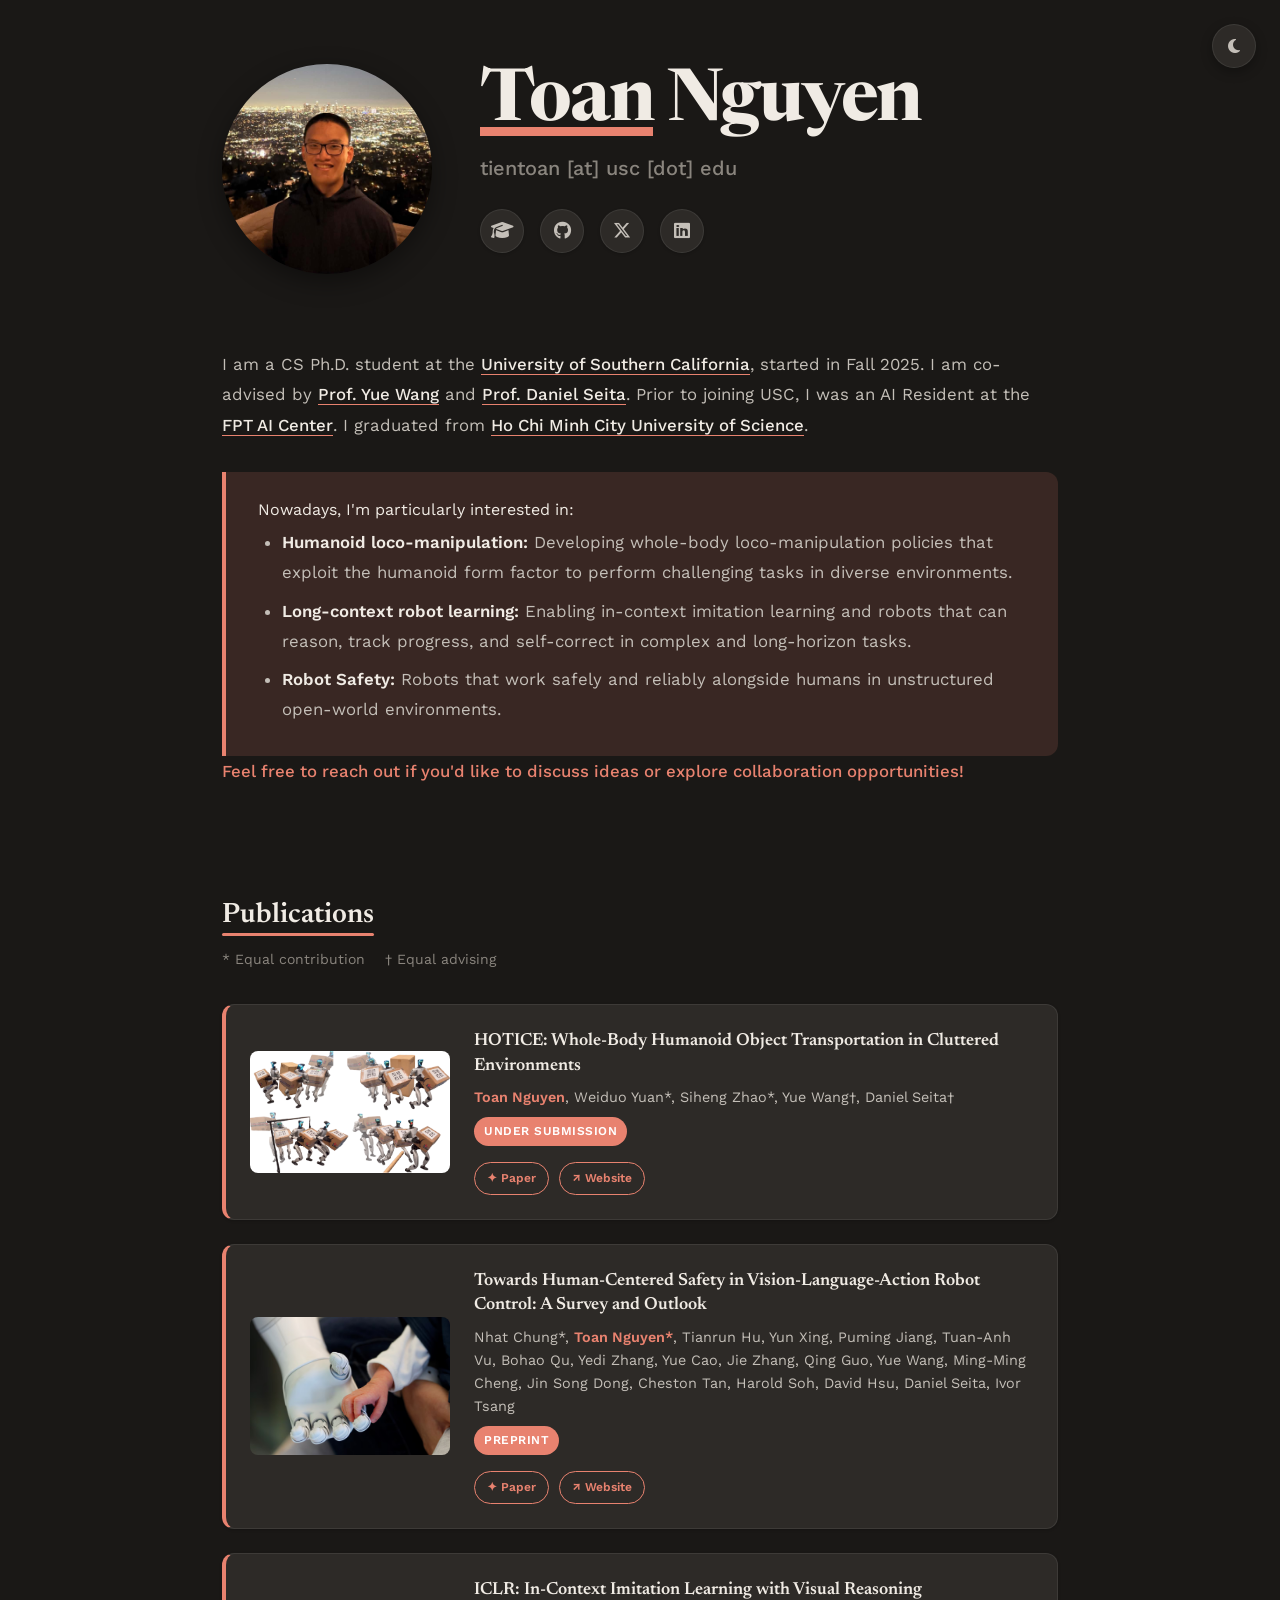
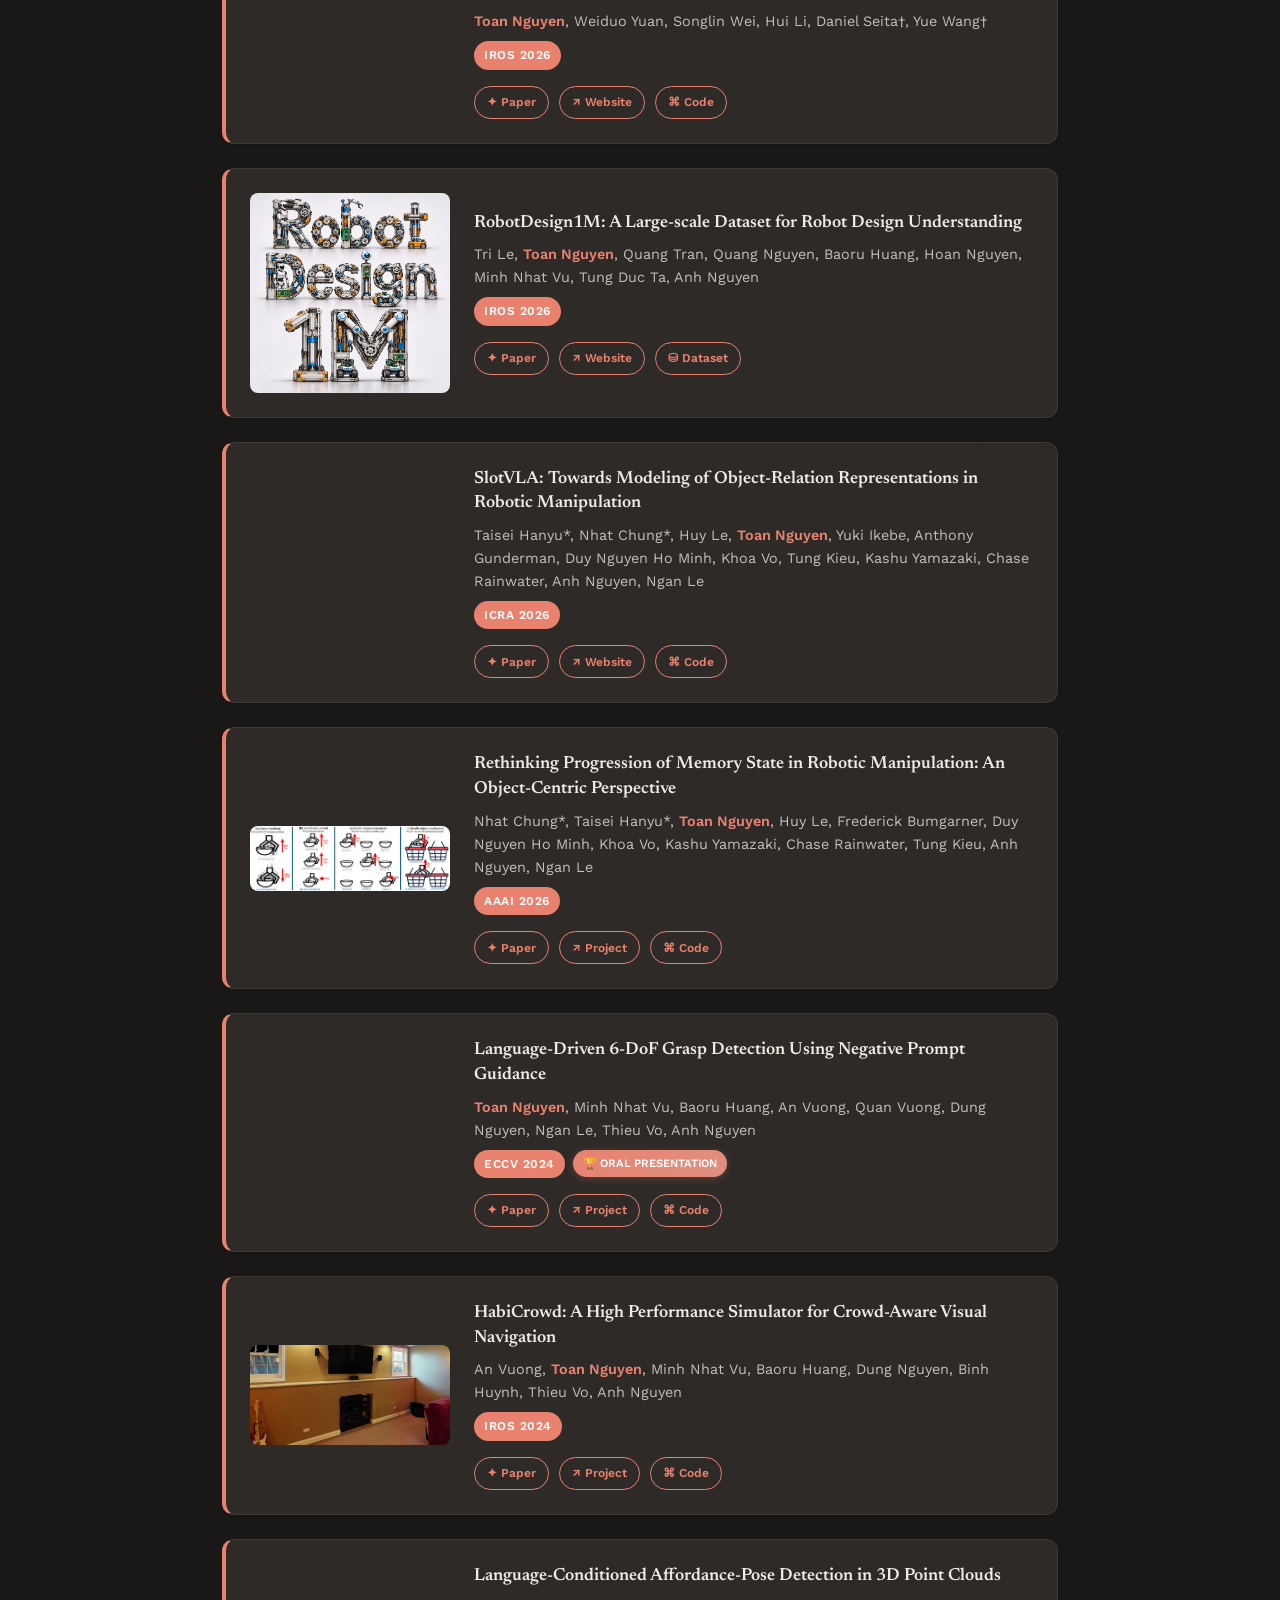
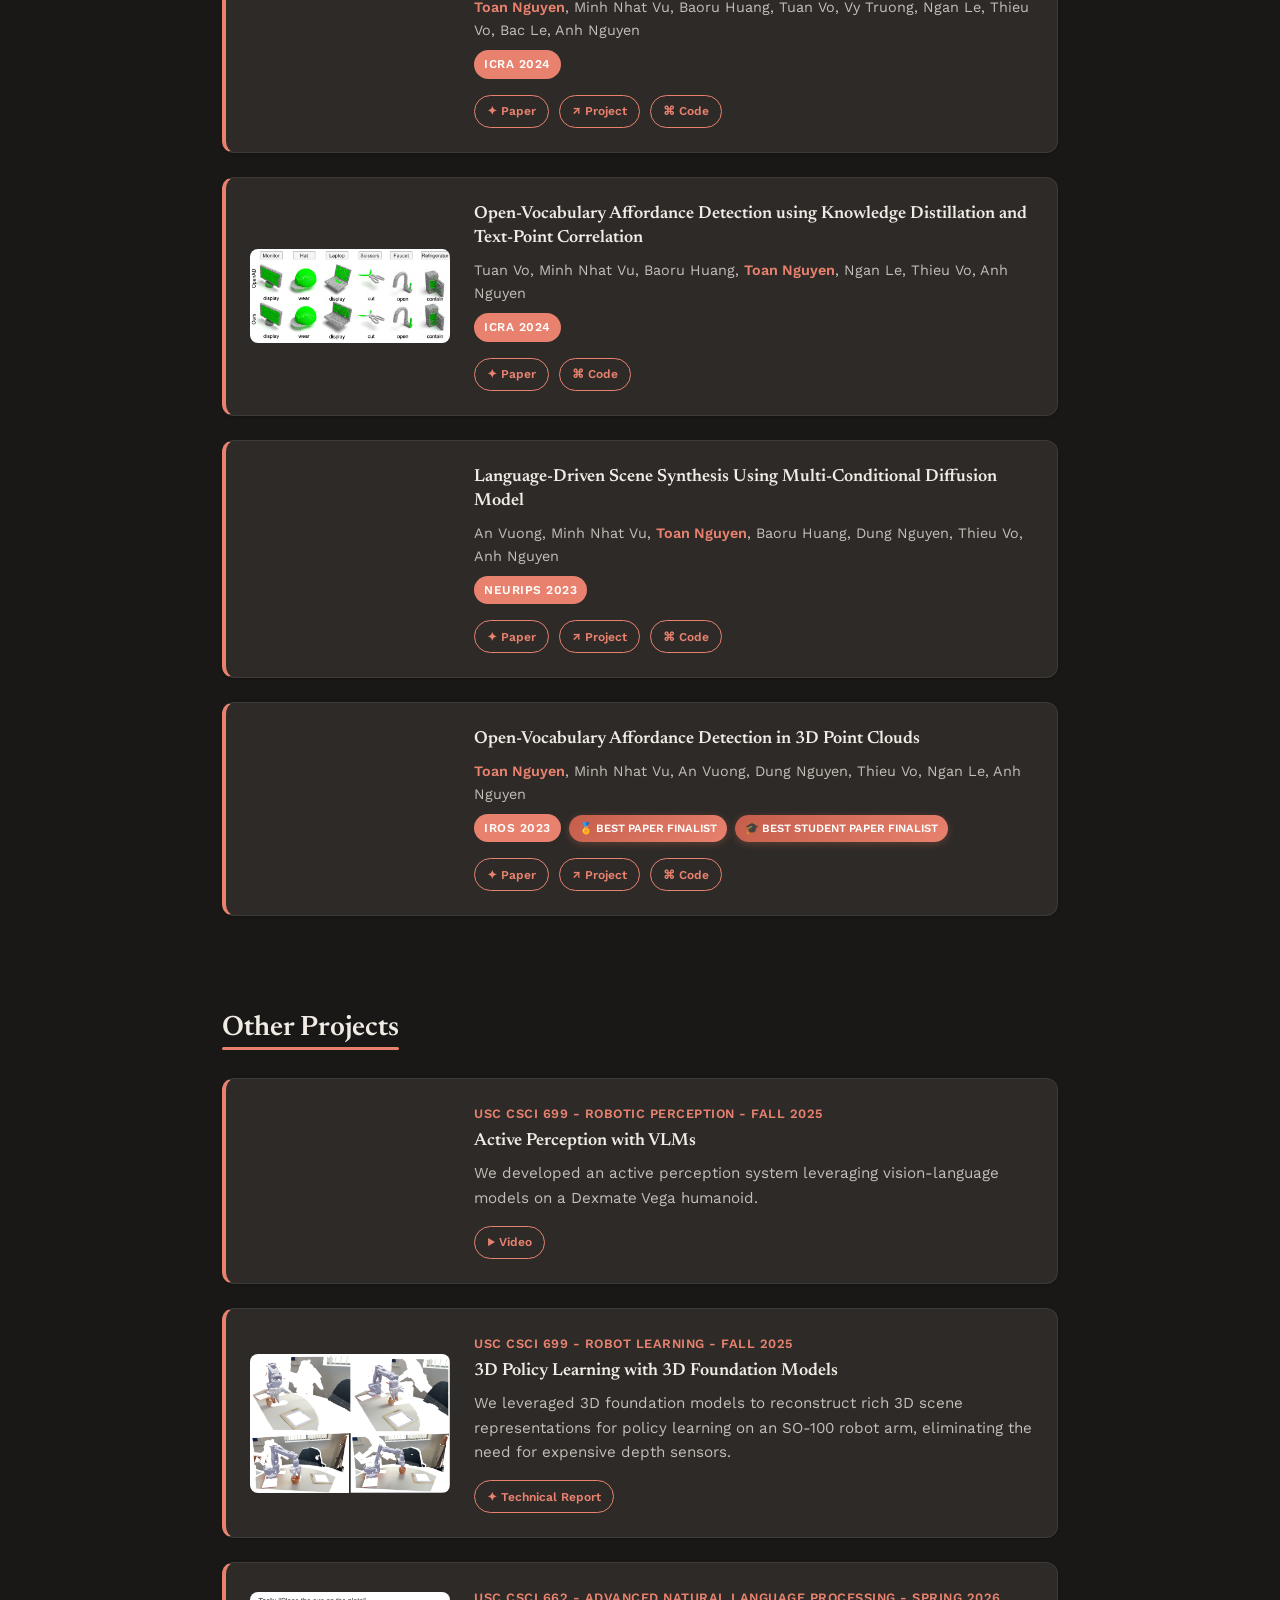
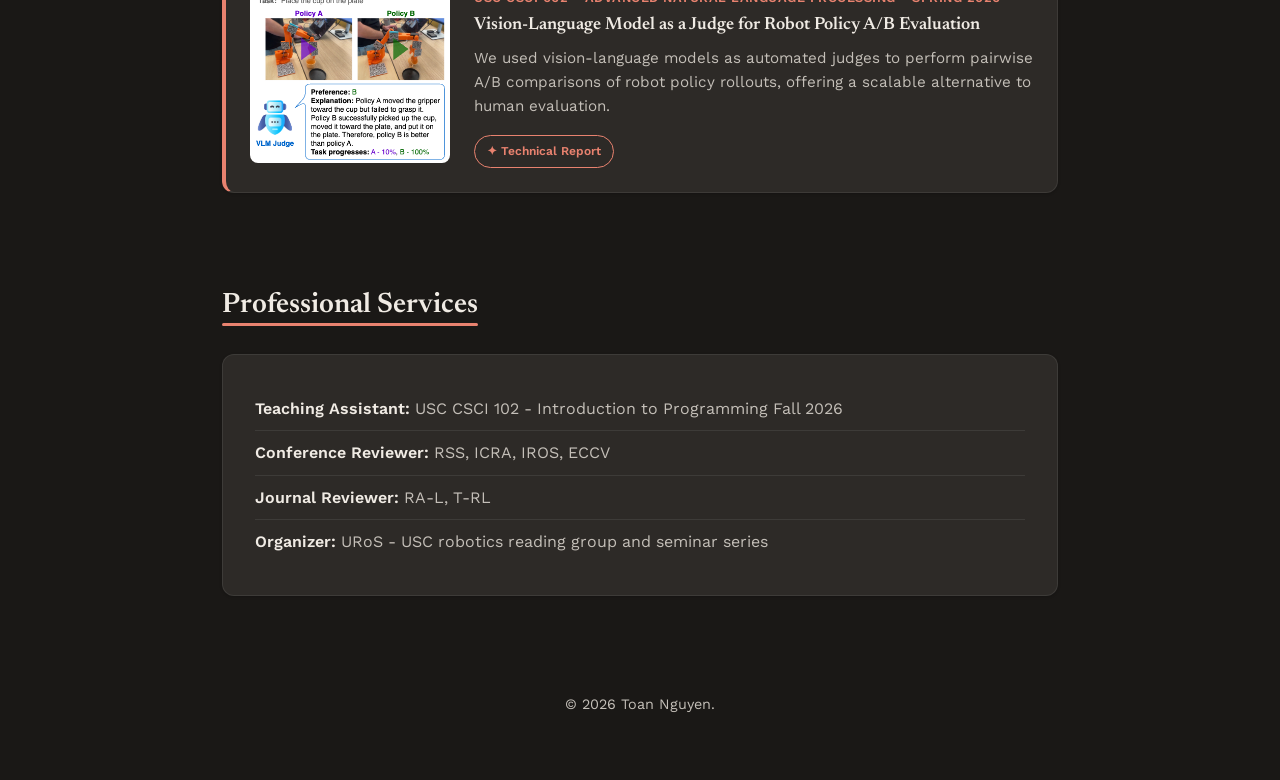
==== commit 29a6cb10: "update" ====
--- a/index.html
+++ b/index.html
@@ -32,9 +32,9 @@
                 <p class="hero-title">tientoan [at] usc [dot] edu</p>
                 
                 <div class="social-links">
-                    <a href="./assets/CV.pdf" title="CV" aria-label="Download CV">
+                    <!-- <a href="./assets/CV.pdf" title="CV" aria-label="Download CV">
                         <i class="fas fa-file-alt"></i>
-                    </a>
+                    </a> -->
                     <a href="https://scholar.google.com/citations?user=PhqGEY8AAAAJ" title="Google Scholar" aria-label="Google Scholar Profile">
                         <i class="fas fa-graduation-cap"></i>
                     </a>
@@ -58,19 +58,19 @@
             </p> -->
 
             <p class="bio-text">
-                I am a second-year Ph.D. student at the Department of Computer Science, 
-                <a href="https://www.usc.edu/">University of Southern California</a>. I am co-advised by <a href="https://yuewang.xyz/">Prof. Yue Wang</a> and 
+                I am a CS Ph.D. student at the 
+                <a href="https://www.usc.edu/">University of Southern California</a>, started in Fall 2025. I am co-advised by <a href="https://yuewang.xyz/">Prof. Yue Wang</a> and 
                 <a href="https://danielseita.github.io/">Prof. Daniel Seita</a>. Prior to joining USC, I was an AI Resident at the <a href="https://fptsoftware.com/">FPT AI Center</a>. 
-                I graduated with a bachelor's degree in Computer Science at 
+                I graduated from 
                 <a href="https://en.hcmus.edu.vn/">Ho Chi Minh City University of Science</a>.
             </p>
         
             <div class="bio-highlight">
                 Nowadays, I'm particularly interested in:
                 <ul class="bio-list">
-                    <li><strong>Humanoid loco-manipulation:</strong> Developing whole-body control models that exploit the humanoid form factor to perform useful work in challenging settings.</li>
-                    <li><strong>Long-context robot learning:</strong> Enabling in-context imitation learning and robots that can plan, track progress, and self-correct in complex and long-horizon tasks.</li>
-                    <li><strong>Safety in robotics:</strong> Robots that work safely and reliably alongside humans in unstructured open-world environments.</li>
+                    <li><strong>Humanoid loco-manipulation:</strong> Developing whole-body loco-manipulation policies that exploit the humanoid form factor to perform challenging tasks in diverse environments.</li>
+                    <li><strong>Long-context robot learning:</strong> Enabling in-context imitation learning and robots that can reason, track progress, and self-correct in complex and long-horizon tasks.</li>
+                    <li><strong>Robot Safety:</strong> Robots that work safely and reliably alongside humans in unstructured open-world environments.</li>
                 </ul>
 
             </div>
@@ -89,6 +89,7 @@
         <section class="section">
             <div class="section-header">
                 <h2 class="section-title">Publications</h2>
+                <p class="section-note">* Equal contribution &nbsp;&nbsp; &dagger; Equal advising</p>
             </div>
             
             <div class="publications-grid">
@@ -112,6 +113,44 @@
                         <div class="paper-links">
                             <a href="assets/hotice.pdf">✦ Paper</a>
                             <a href="https://hotice2027.github.io/">↗ Website</a>
+                        </div>
+                    </div>
+                </article>
+
+                <!-- Publication 0.5: VLA Safety Survey -->
+                <article class="publication-card published animate-on-scroll">
+                    <div class="paper-image-container">
+                        <img src="assets/robot_safety.png" alt="Safety paper visualization">
+                    </div>
+                    <div class="paper-content">
+                        <h3 class="paper-title">Towards Human-Centered Safety in Vision-Language-Action Robot Control: A Survey and Outlook</h3>
+                        <p class="paper-authors">
+                            Nhat Chung*,
+                            <strong>Toan Nguyen*</strong>,
+                            Tianrun Hu,
+                            Yun Xing,
+                            Puming Jiang,
+                            Tuan-Anh Vu,
+                            Bohao Qu,
+                            Yedi Zhang,
+                            Yue Cao,
+                            Jie Zhang,
+                            Qing Guo,
+                            Yue Wang,
+                            Ming-Ming Cheng,
+                            Jin Song Dong,
+                            Cheston Tan,
+                            Harold Soh,
+                            David Hsu,
+                            Daniel Seita,
+                            Ivor Tsang
+                        </p>
+                        <div class="paper-meta">
+                            <span class="venue-badge">Preprint</span>
+                        </div>
+                        <div class="paper-links">
+                            <a href="https://www.preprints.org/manuscript/202610.2762">✦ Paper</a>
+                            <a href="https://human-centered-vla.github.io/">↗ Website</a>
                         </div>
                     </div>
                 </article>
@@ -145,23 +184,23 @@
                     </div>
                 </article>
 
-                <!-- Publication 2: RoboDesign1M -->
-                <article class="publication-card published animate-on-scroll">
-                    <div class="paper-image-container">
-                        <img src="assets/robodesign.png" alt="RoboDesign paper visualization">
-                    </div>
-                    <div class="paper-content">
-                        <h3 class="paper-title">RoboDesign1M: A Large-scale Dataset for Robot Design Understanding</h3>
-                        <p class="paper-authors">
-                            <a href="https://scholar.google.com/citations?user=t6RXOWgAAAAJ">Tri Le</a>,
-                            <strong>Toan Nguyen</strong>,
-                            <a href="https://scholar.google.com.vn/citations?user=DbAThEgAAAAJ">Quang Tran</a>,
-                            <a href="https://scholar.google.com/citations?user=F5Fr2ysAAAAJ">Quang Nguyen</a>,
-                            <a href="https://scholar.google.com/citations?user=unbPvWAAAAAJ">Baoru Huang</a>,
-                            <a>Hoan Nguyen</a>,
-                            <a href="https://scholar.google.com/citations?user=qyExc4QAAAAJ">Minh Nhat Vu</a>,
-                            <a href="https://scholar.google.co.jp/citations?user=KUqlbGUAAAAJ">Tung Duc Ta</a>,
-                            <a href="https://scholar.google.co.uk/citations?user=gEbaF0sAAAAJ">Anh Nguyen</a>
+                <!-- Publication 2: RobotDesign1M -->
+                <article class="publication-card published animate-on-scroll">
+                    <div class="paper-image-container">
+                        <img src="assets/robotdesign1m.png" alt="RobotDesign1M paper visualization">
+                    </div>
+                    <div class="paper-content">
+                        <h3 class="paper-title">RobotDesign1M: A Large-scale Dataset for Robot Design Understanding</h3>
+                        <p class="paper-authors">
+                            Tri Le,
+                            <strong>Toan Nguyen</strong>,
+                            Quang Tran,
+                            Quang Nguyen,
+                            Baoru Huang,
+                            Hoan Nguyen,
+                            Minh Nhat Vu,
+                            Tung Duc Ta,
+                            Anh Nguyen
                         </p>
                         <div class="paper-meta">
                             <span class="venue-badge tier1">IROS 2026</span>
@@ -184,19 +223,19 @@
                     <div class="paper-content">
                         <h3 class="paper-title">SlotVLA: Towards Modeling of Object-Relation Representations in Robotic Manipulation</h3>
                         <p class="paper-authors">
-                            <a href="https://scholar.google.com/citations?user=mJuHh7UAAAAJ">Taisei Hanyu*</a>,
-                            <a href="https://scholar.google.com/citations?user=LZb_-BwAAAAJ">Nhat Chung*</a>,
-                            <a href="https://scholar.google.com/citations?user=nsoYvw8AAAAJ">Huy Le</a>,
-                            <strong>Toan Nguyen</strong>,
-                            <a href="https://scholar.google.com/citations?user=4obQ9wsAAAAJ">Yuki Ikebe</a>,
-                            <a href="https://scholar.google.com/citations?user=XxR281AAAAAJ">Anthony Gunderman</a>,
-                            <a href="https://scholar.google.com/citations?user=_NIyeykAAAAJ">Duy Nguyen Ho Minh</a>,
-                            <a href="https://scholar.google.com/citations?user=Iyvx8vcAAAAJ">Khoa Vo</a>,
-                            <a href="https://scholar.google.com/citations?user=9luXdEIAAAAJ">Tung Kieu</a>,
-                            <a href="https://scholar.google.com/citations?user=TF2LRvMAAAAJ">Kashu Yamazaki</a>,
-                            <a href="https://scholar.google.com/citations?user=jGiFLP8AAAAJ">Chase Rainwater</a>,
-                            <a href="https://scholar.google.co.uk/citations?user=gEbaF0sAAAAJ">Anh Nguyen</a>,
-                            <a href="https://scholar.google.com/citations?user=8ck0k_UAAAAJ">Ngan Le</a>
+                            Taisei Hanyu*,
+                            Nhat Chung*,
+                            Huy Le,
+                            <strong>Toan Nguyen</strong>,
+                            Yuki Ikebe,
+                            Anthony Gunderman,
+                            Duy Nguyen Ho Minh,
+                            Khoa Vo,
+                            Tung Kieu,
+                            Kashu Yamazaki,
+                            Chase Rainwater,
+                            Anh Nguyen,
+                            Ngan Le
                         </p>
                         <div class="paper-meta">
                             <span class="venue-badge tier1">ICRA 2026</span>
@@ -217,18 +256,18 @@
                     <div class="paper-content">
                         <h3 class="paper-title">Rethinking Progression of Memory State in Robotic Manipulation: An Object-Centric Perspective</h3>
                         <p class="paper-authors">
-                            <a href="https://scholar.google.com/citations?user=LZb_-BwAAAAJ">Nhat Chung*</a>,
-                            <a href="https://scholar.google.com/citations?user=mJuHh7UAAAAJ">Taisei Hanyu*</a>,
-                            <strong>Toan Nguyen</strong>,
-                            <a href="https://scholar.google.com/citations?user=nsoYvw8AAAAJ">Huy Le</a>,
-                            <a href="https://uark-aicv.github.io/team/frederick_bumgarner.html">Frederick Bumgarner</a>,
-                            <a href="https://scholar.google.com/citations?user=_NIyeykAAAAJ">Duy Nguyen Ho Minh</a>,
-                            <a href="https://scholar.google.com/citations?user=Iyvx8vcAAAAJ">Khoa Vo</a>,
-                            <a href="https://scholar.google.com/citations?user=TF2LRvMAAAAJ">Kashu Yamazaki</a>,
-                            <a href="https://scholar.google.com/citations?user=jGiFLP8AAAAJ">Chase Rainwater</a>,
-                            <a href="https://scholar.google.com/citations?user=9luXdEIAAAAJ">Tung Kieu</a>,
-                            <a href="https://scholar.google.com/citations?user=gEbaF0sAAAAJ">Anh Nguyen</a>,
-                            <a href="https://scholar.google.com/citations?user=8ck0k_UAAAAJ">Ngan Le</a>
+                            Nhat Chung*,
+                            Taisei Hanyu*,
+                            <strong>Toan Nguyen</strong>,
+                            Huy Le,
+                            Frederick Bumgarner,
+                            Duy Nguyen Ho Minh,
+                            Khoa Vo,
+                            Kashu Yamazaki,
+                            Chase Rainwater,
+                            Tung Kieu,
+                            Anh Nguyen,
+                            Ngan Le
                         </p>
                         <div class="paper-meta">
                             <span class="venue-badge tier1">AAAI 2026</span>
@@ -252,14 +291,14 @@
                         <h3 class="paper-title">Language-Driven 6-DoF Grasp Detection Using Negative Prompt Guidance</h3>
                         <p class="paper-authors">
                             <strong>Toan Nguyen</strong>,
-                            <a href="https://scholar.google.com/citations?user=qyExc4QAAAAJ">Minh Nhat Vu</a>,
-                            <a href="https://scholar.google.com/citations?user=unbPvWAAAAAJ">Baoru Huang</a>,
-                            <a href="https://scholar.google.com/citations?user=CUpnG-YAAAAJ">An Vuong</a>,
-                            <a href="https://scholar.google.com/citations?user=NSWI3OwAAAAJ">Quan Vuong</a>,
-                            <a href="https://scholar.google.com/citations?user=M7T55ooAAAAJ">Dung Nguyen</a>,
-                            <a href="https://scholar.google.com/citations?user=8ck0k_UAAAAJ">Ngan Le</a>,
-                            <a href="https://scholar.google.at/citations?user=CM2qJSoAAAAJ">Thieu Vo</a>,
-                            <a href="https://scholar.google.co.uk/citations?user=gEbaF0sAAAAJ">Anh Nguyen</a>
+                            Minh Nhat Vu,
+                            Baoru Huang,
+                            An Vuong,
+                            Quan Vuong,
+                            Dung Nguyen,
+                            Ngan Le,
+                            Thieu Vo,
+                            Anh Nguyen
                         </p>
                         <div class="paper-meta">
                             <span class="venue-badge tier1">ECCV 2024</span>
@@ -281,14 +320,14 @@
                     <div class="paper-content">
                         <h3 class="paper-title">HabiCrowd: A High Performance Simulator for Crowd-Aware Visual Navigation</h3>
                         <p class="paper-authors">
-                            <a href="https://scholar.google.com/citations?user=CUpnG-YAAAAJ">An Vuong</a>,
-                            <strong>Toan Nguyen</strong>,
-                            <a href="https://scholar.google.com/citations?user=qyExc4QAAAAJ">Minh Nhat Vu</a>,
-                            <a href="https://scholar.google.com/citations?user=unbPvWAAAAAJ">Baoru Huang</a>,
-                            <a href="https://scholar.google.com/citations?user=M7T55ooAAAAJ">Dung Nguyen</a>,
-                            <a href="https://scholar.google.com/citations?user=vJYe5lkAAAAJ">Binh Huynh</a>,
-                            <a href="https://scholar.google.at/citations?user=CM2qJSoAAAAJ">Thieu Vo</a>,
-                            <a href="https://scholar.google.co.uk/citations?user=gEbaF0sAAAAJ">Anh Nguyen</a>
+                            An Vuong,
+                            <strong>Toan Nguyen</strong>,
+                            Minh Nhat Vu,
+                            Baoru Huang,
+                            Dung Nguyen,
+                            Binh Huynh,
+                            Thieu Vo,
+                            Anh Nguyen
                         </p>
                         <div class="paper-meta">
                             <span class="venue-badge tier1">IROS 2024</span>
@@ -312,14 +351,14 @@
                         <h3 class="paper-title">Language-Conditioned Affordance-Pose Detection in 3D Point Clouds</h3>
                         <p class="paper-authors">
                             <strong>Toan Nguyen</strong>,
-                            <a href="https://scholar.google.com/citations?user=qyExc4QAAAAJ">Minh Nhat Vu</a>,
-                            <a href="https://scholar.google.com/citations?user=unbPvWAAAAAJ">Baoru Huang</a>,
-                            <a href="https://scholar.google.com/citations?user=TsjvwzgAAAAJ">Tuan Vo</a>,
-                            <a>Vy Truong</a>,
-                            <a href="https://scholar.google.com/citations?user=8ck0k_UAAAAJ">Ngan Le</a>,
-                            <a href="https://scholar.google.at/citations?user=CM2qJSoAAAAJn">Thieu Vo</a>,
-                            <a href="https://scholar.google.com/citations?user=UA_83MUAAAAJ">Bac Le</a>,
-                            <a href="https://scholar.google.co.uk/citations?user=gEbaF0sAAAAJ">Anh Nguyen</a>
+                            Minh Nhat Vu,
+                            Baoru Huang,
+                            Tuan Vo,
+                            Vy Truong,
+                            Ngan Le,
+                            Thieu Vo,
+                            Bac Le,
+                            Anh Nguyen
                         </p>
                         <div class="paper-meta">
                             <span class="venue-badge tier1">ICRA 2024</span>
@@ -340,13 +379,13 @@
                     <div class="paper-content">
                         <h3 class="paper-title">Open-Vocabulary Affordance Detection using Knowledge Distillation and Text-Point Correlation</h3>
                         <p class="paper-authors">
-                            <a href="https://scholar.google.com/citations?user=TsjvwzgAAAAJ">Tuan Vo</a>,
-                            <a href="https://scholar.google.com/citations?user=qyExc4QAAAAJ">Minh Nhat Vu</a>,
-                            <a href="https://scholar.google.com/citations?user=unbPvWAAAAAJ">Baoru Huang</a>,
-                            <strong>Toan Nguyen</strong>,
-                            <a href="https://scholar.google.com/citations?user=8ck0k_UAAAAJ">Ngan Le</a>,
-                            <a href="https://scholar.google.at/citations?user=CM2qJSoAAAAJn">Thieu Vo</a>,
-                            <a href="https://scholar.google.co.uk/citations?user=gEbaF0sAAAAJ">Anh Nguyen</a>
+                            Tuan Vo,
+                            Minh Nhat Vu,
+                            Baoru Huang,
+                            <strong>Toan Nguyen</strong>,
+                            Ngan Le,
+                            Thieu Vo,
+                            Anh Nguyen
                         </p>
                         <div class="paper-meta">
                             <span class="venue-badge tier1">ICRA 2024</span>
@@ -368,13 +407,13 @@
                     <div class="paper-content">
                         <h3 class="paper-title">Language-Driven Scene Synthesis Using Multi-Conditional Diffusion Model</h3>
                         <p class="paper-authors">
-                            <a href="https://scholar.google.com/citations?user=CUpnG-YAAAAJ">An Vuong</a>,
-                            <a href="https://scholar.google.com/citations?user=qyExc4QAAAAJ">Minh Nhat Vu</a>,
-                            <strong>Toan Nguyen</strong>,
-                            <a href="https://scholar.google.com/citations?user=unbPvWAAAAAJ">Baoru Huang</a>,
-                            <a href="https://scholar.google.com/citations?user=M7T55ooAAAAJ">Dung Nguyen</a>,
-                            <a href="https://scholar.google.at/citations?user=CM2qJSoAAAAJn">Thieu Vo</a>,
-                            <a href="https://scholar.google.co.uk/citations?user=gEbaF0sAAAAJ">Anh Nguyen</a>
+                            An Vuong,
+                            Minh Nhat Vu,
+                            <strong>Toan Nguyen</strong>,
+                            Baoru Huang,
+                            Dung Nguyen,
+                            Thieu Vo,
+                            Anh Nguyen
                         </p>
                         <div class="paper-meta">
                             <span class="venue-badge tier1">NeurIPS 2023</span>
@@ -398,12 +437,12 @@
                         <h3 class="paper-title">Open-Vocabulary Affordance Detection in 3D Point Clouds</h3>
                         <p class="paper-authors">
                             <strong>Toan Nguyen</strong>,
-                            <a href="https://scholar.google.com/citations?user=qyExc4QAAAAJ">Minh Nhat Vu</a>,
-                            <a href="https://scholar.google.com/citations?user=CUpnG-YAAAAJ">An Vuong</a>,
-                            <a href="https://scholar.google.com/citations?user=M7T55ooAAAAJ">Dung Nguyen</a>,
-                            <a href="https://scholar.google.at/citations?user=CM2qJSoAAAAJn">Thieu Vo</a>,
-                            <a href="https://scholar.google.com/citations?user=8ck0k_UAAAAJ">Ngan Le</a>,
-                            <a href="https://scholar.google.co.uk/citations?user=gEbaF0sAAAAJ">Anh Nguyen</a>
+                            Minh Nhat Vu,
+                            An Vuong,
+                            Dung Nguyen,
+                            Thieu Vo,
+                            Ngan Le,
+                            Anh Nguyen
                         </p>
                         <div class="paper-meta">
                             <span class="venue-badge tier1">IROS 2023</span>
@@ -435,7 +474,7 @@
                         </video>
                     </div>
                     <div class="paper-content">
-                        <p class="project-course">USC CSCI 699 - Robotic Perception</p>
+                        <p class="project-course">USC CSCI 699 - Robotic Perception - Fall 2025</p>
                         <h3 class="paper-title">Active Perception with VLMs</h3>
                         <p class="paper-description">
                             We developed an active perception system leveraging vision-language models on a Dexmate Vega humanoid.
@@ -452,7 +491,7 @@
                         <img src="assets/3d_policy.png" alt="3D Policy Learning with 3D Foundation Models">
                     </div>
                     <div class="paper-content">
-                        <p class="project-course">USC CSCI 699 - Robot Learning</p>
+                        <p class="project-course">USC CSCI 699 - Robot Learning - Fall 2025</p>
                         <h3 class="paper-title">3D Policy Learning with 3D Foundation Models</h3>
                         <p class="paper-description">
                             We leveraged 3D foundation models to reconstruct rich 3D scene representations for policy learning on an SO-100 robot arm, eliminating the need for expensive depth sensors.
@@ -469,7 +508,7 @@
                         <img src="assets/vlmjudge.png" alt="Vision-Language Model as a Judge for Robot Policy A/B Evaluation">
                     </div>
                     <div class="paper-content">
-                        <p class="project-course">USC CSCI 662 - Advanced Natural Language Processing</p>
+                        <p class="project-course">USC CSCI 662 - Advanced Natural Language Processing - Spring 2026</p>
                         <h3 class="paper-title">Vision-Language Model as a Judge for Robot Policy A/B Evaluation</h3>
                         <p class="paper-description">
                             We used vision-language models as automated judges to perform pairwise A/B comparisons of robot policy rollouts, offering a scalable alternative to human evaluation.
@@ -491,16 +530,16 @@
             <div class="services-card">
                 <ul>
                     <li><b>Teaching Assistant:</b> USC CSCI 102 - Introduction to Programming Fall 2026</li>
-                    <li><b>Conference Reviewer:</b> IROS 2026, ICRA 2026, WACV 2026, IROS 2025, ECCV 2024, ICRA 2024, IROS 2024</li>
+                    <li><b>Conference Reviewer:</b> RSS, ICRA, IROS, ECCV </li>
                     <li><b>Journal Reviewer:</b> RA-L, T-RL</li>
-                    <li><b>Organizer:</b> USC UROS robotics reading group and seminar series</li>
+                    <li><b>Organizer:</b> URoS - USC robotics reading group and seminar series</li>
                 </ul>
             </div>
         </section>
 
         <!-- Footer -->
         <footer class="footer">
-            <p>© 2026 Toan Nguyen. Built with care.</p>
+            <p>© 2026 Toan Nguyen.</p>
         </footer>
     </main>
 
--- a/stylesheet.css
+++ b/stylesheet.css
@@ -355,6 +355,12 @@
   border-radius: 2px;
 }
 
+.section-note {
+  margin-top: var(--space-md);
+  font-size: 0.875rem;
+  color: var(--text-muted);
+}
+
 /* Publication Cards */
 .publications-grid {
   display: flex;
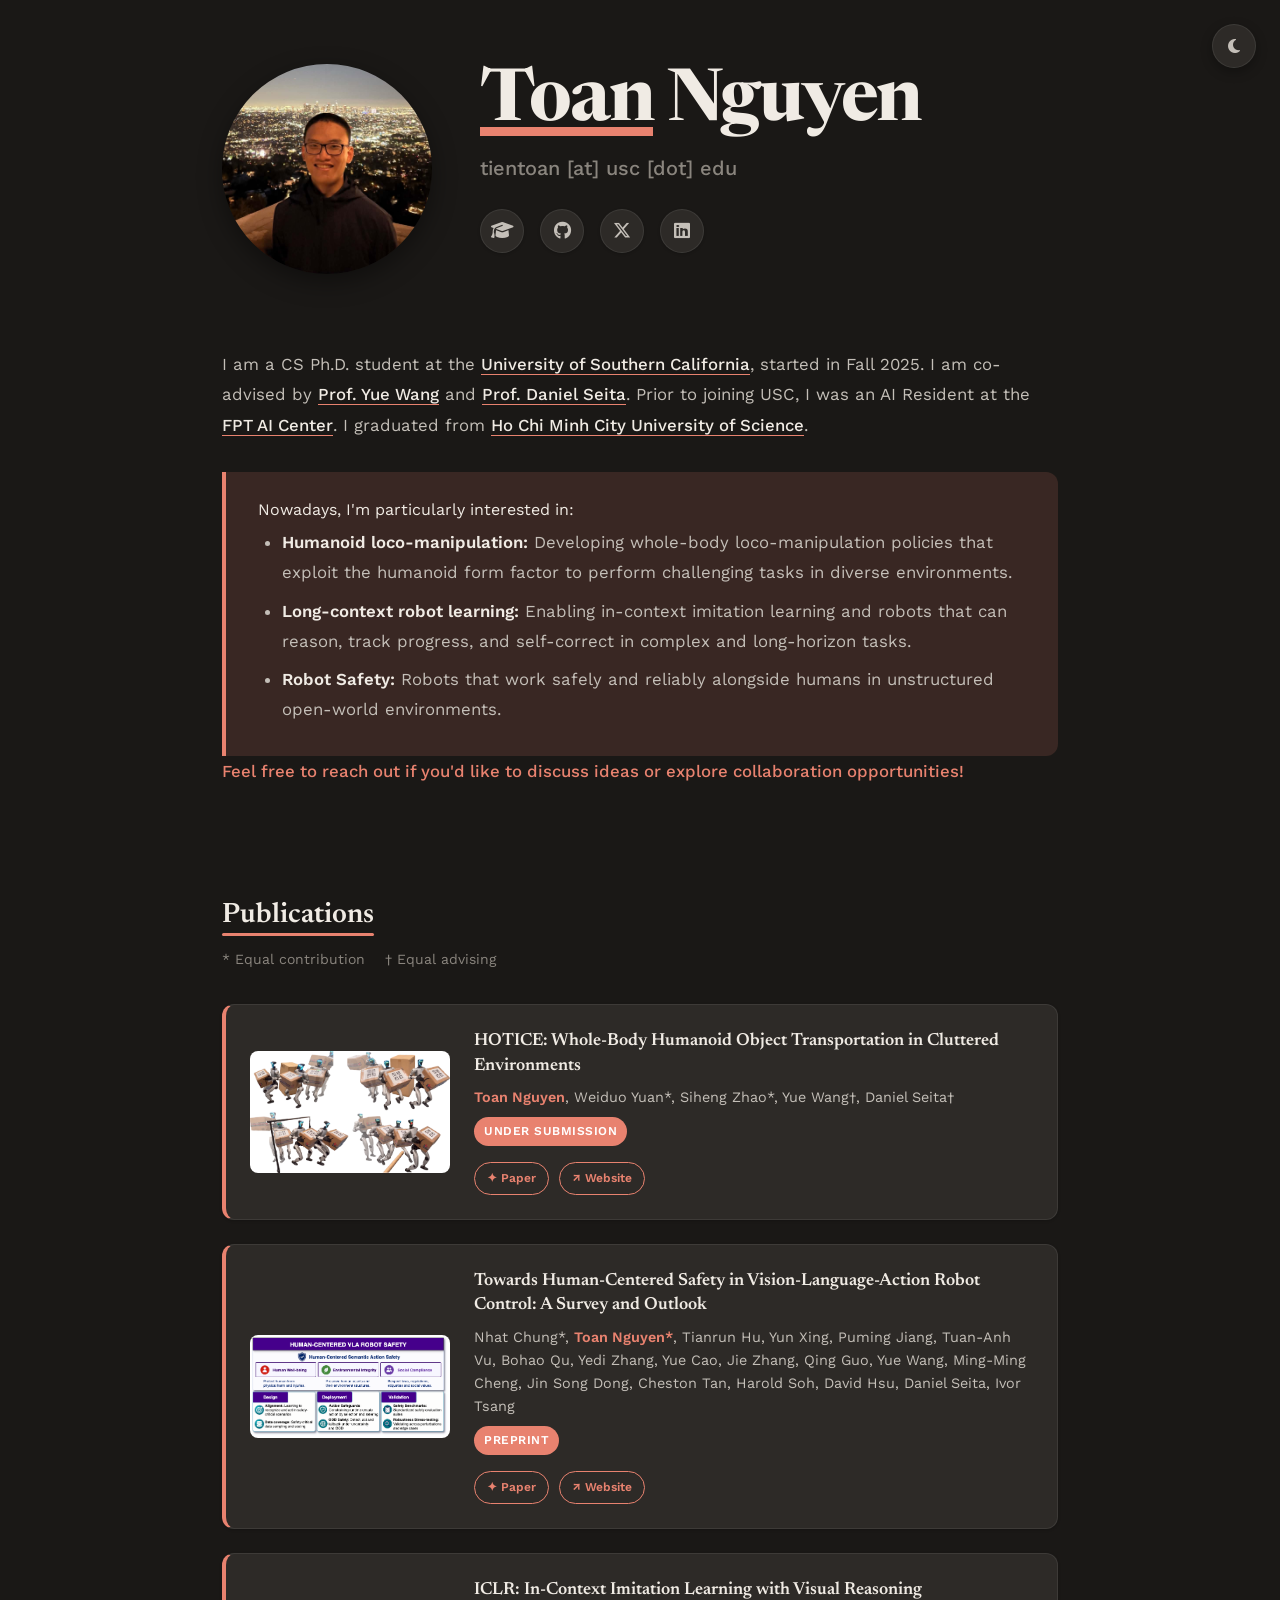
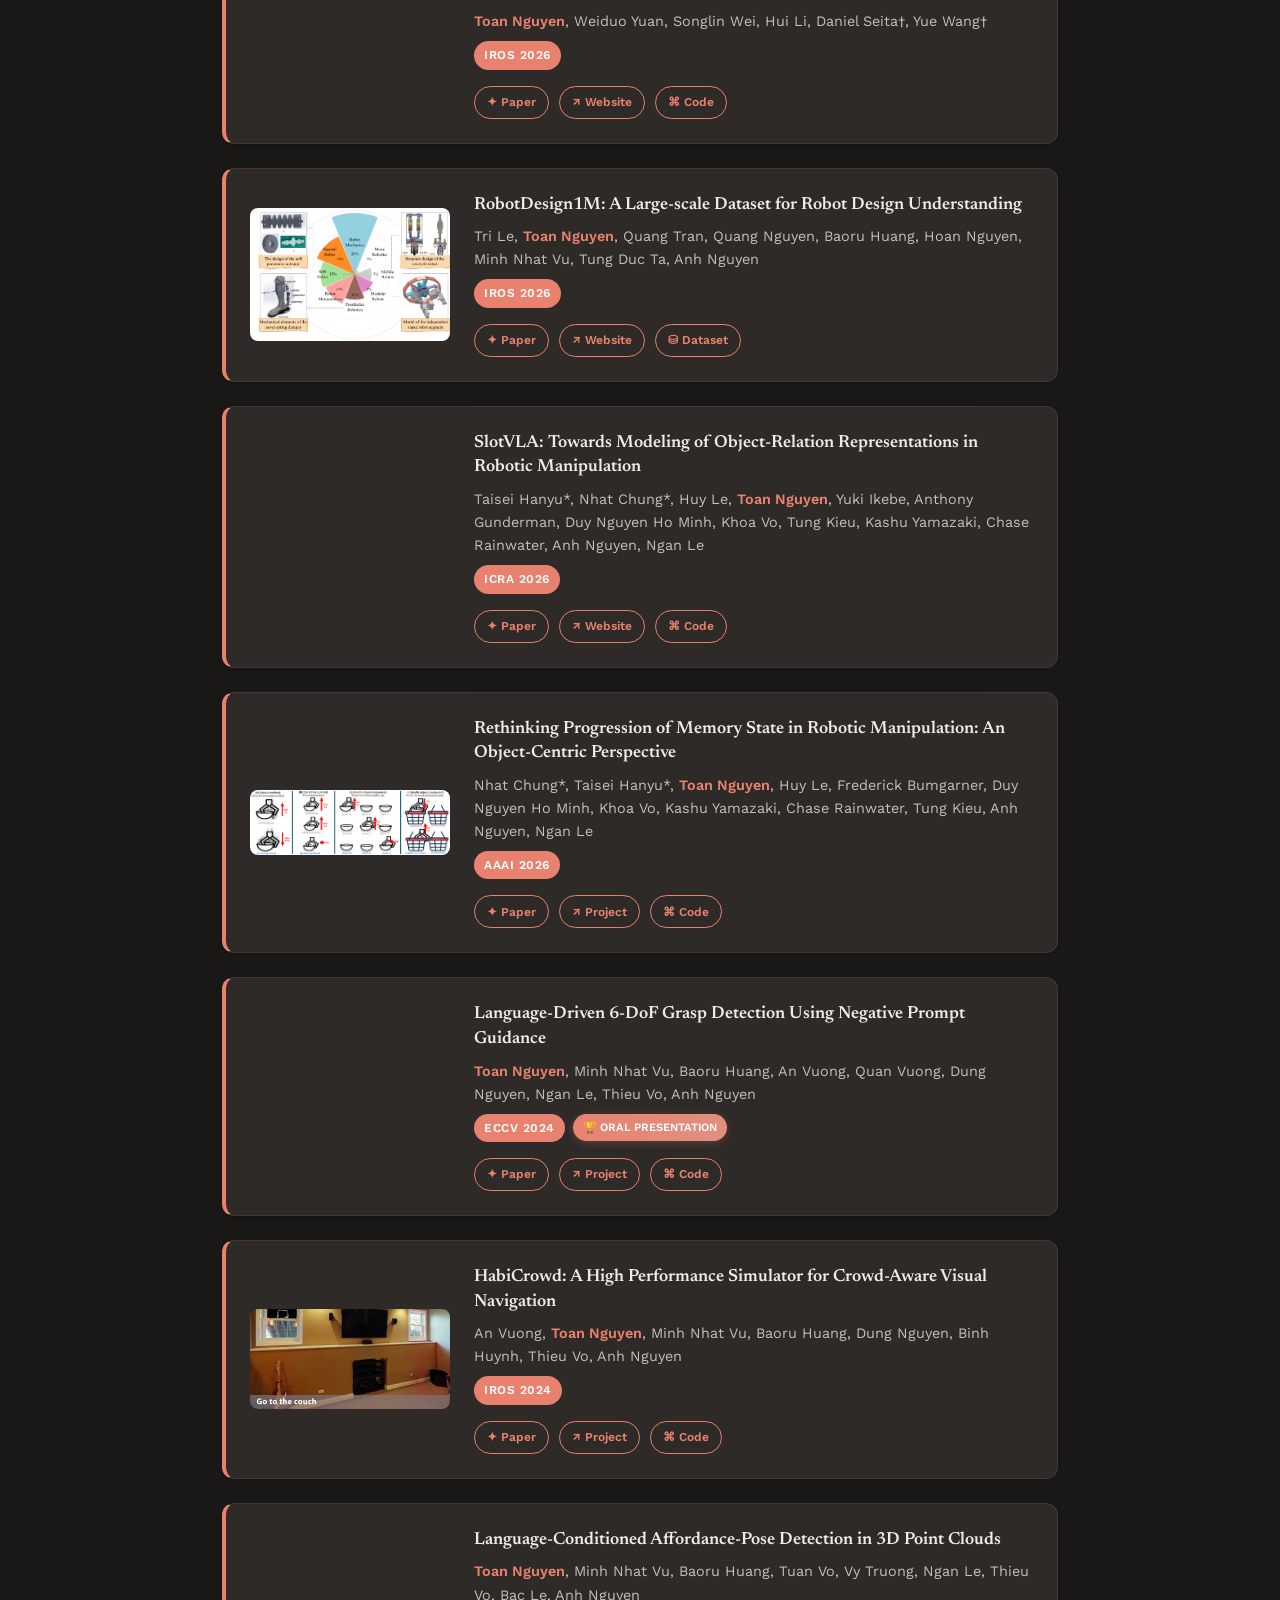
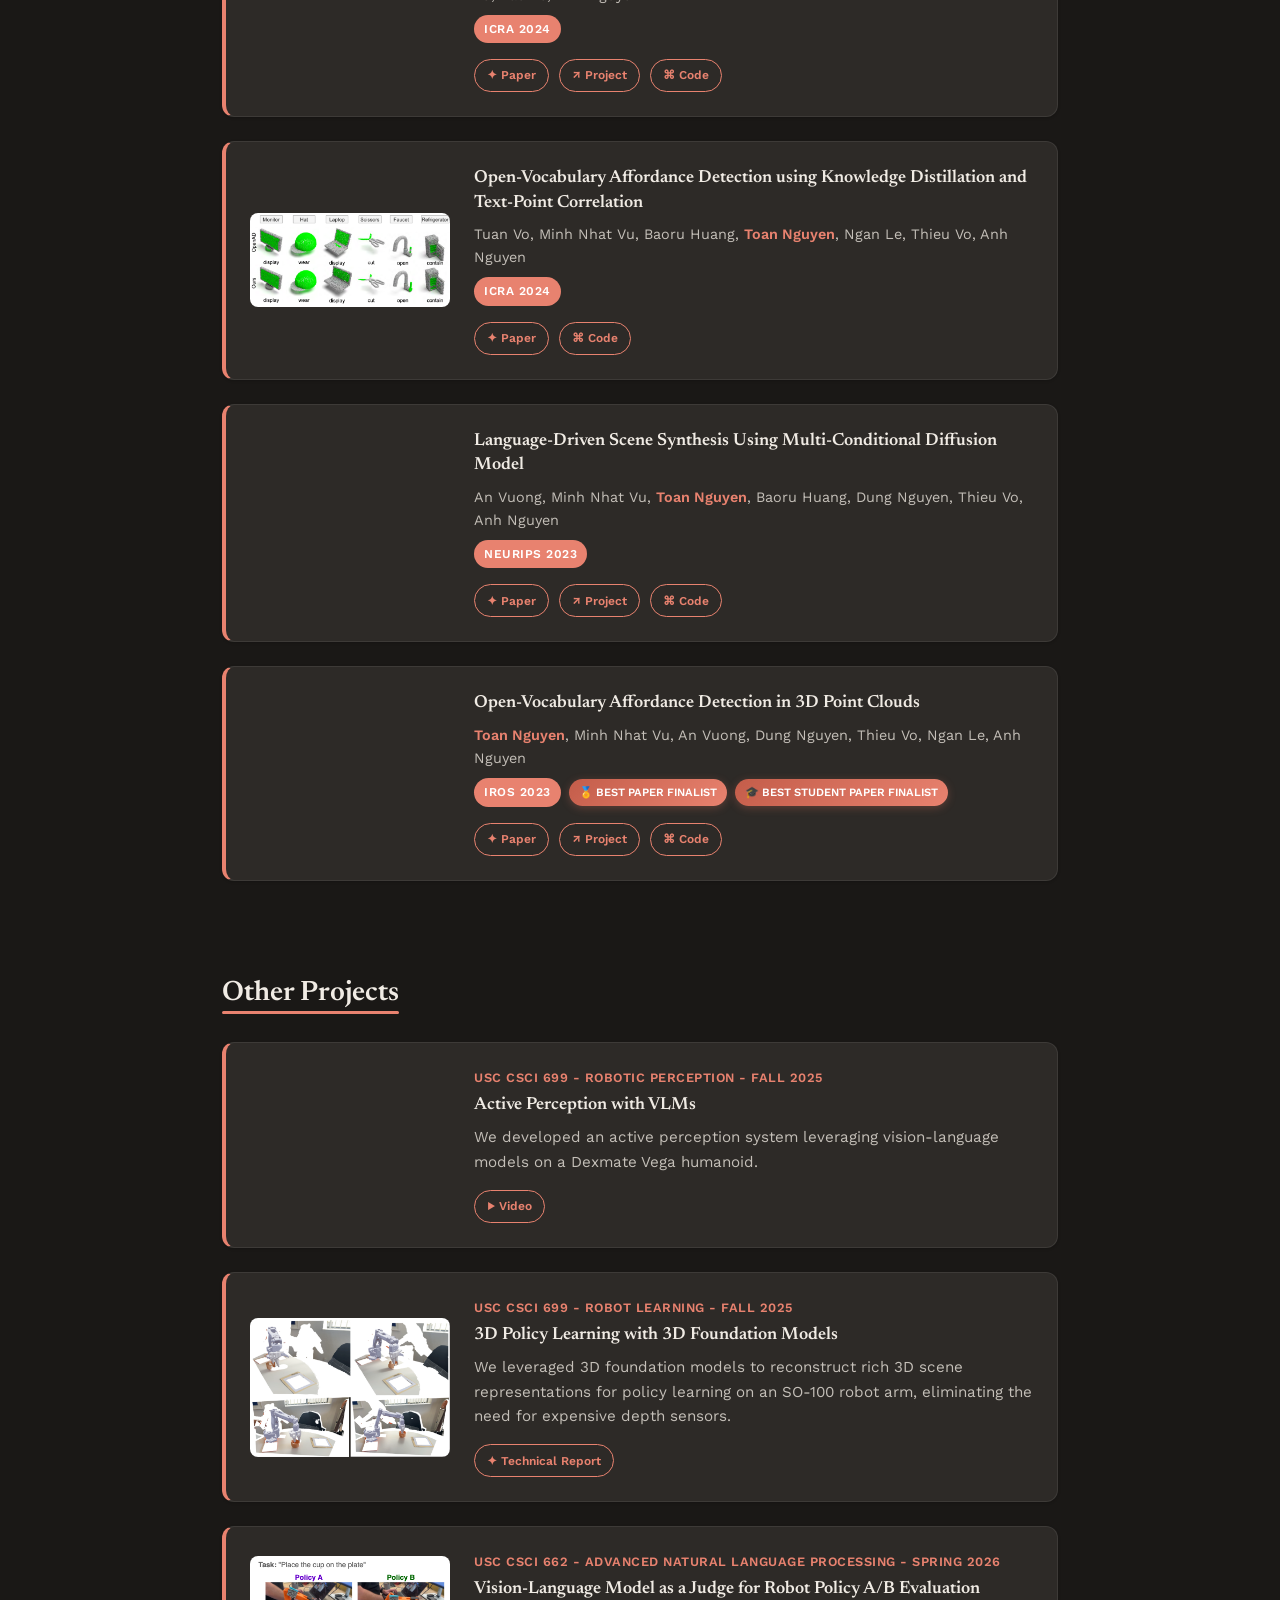
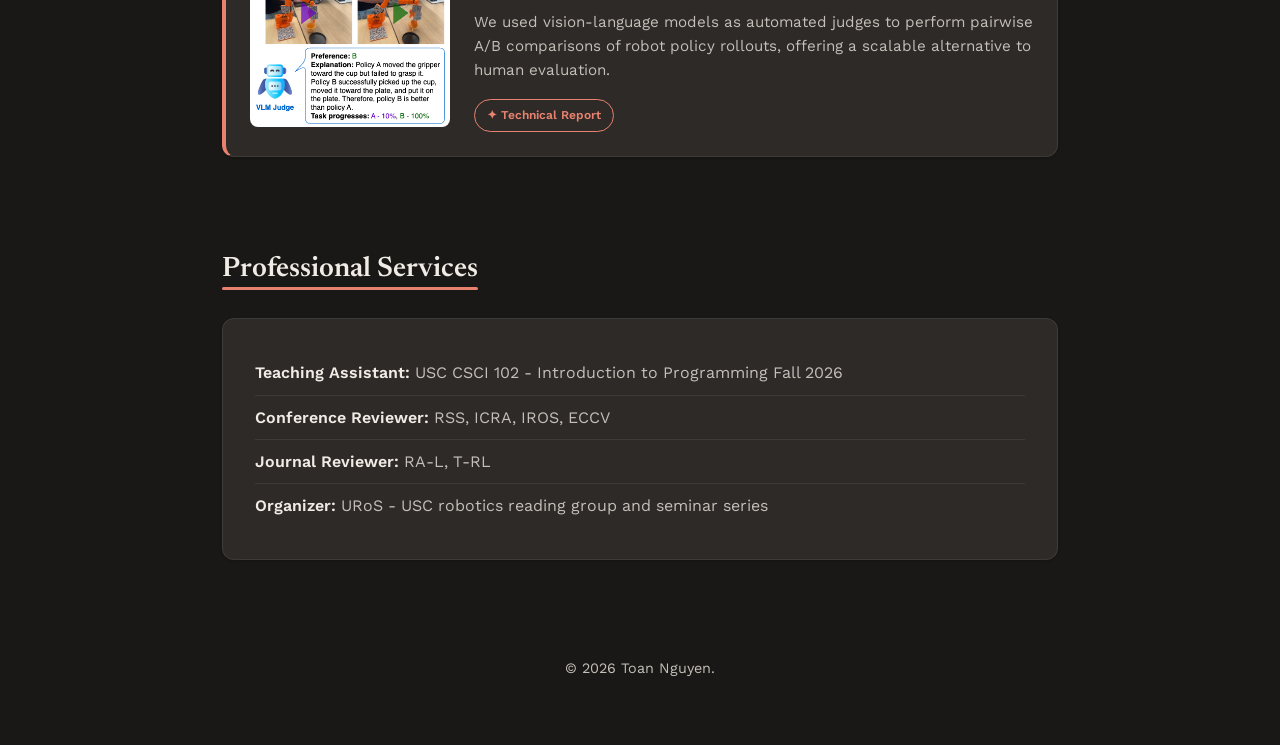
==== commit 9197ced9: "update" ====
--- a/index.html
+++ b/index.html
@@ -187,7 +187,7 @@
                 <!-- Publication 2: RobotDesign1M -->
                 <article class="publication-card published animate-on-scroll">
                     <div class="paper-image-container">
-                        <img src="assets/robotdesign1m.png" alt="RobotDesign1M paper visualization">
+                        <img src="assets/robodesign.png" alt="RobotDesign1M paper visualization">
                     </div>
                     <div class="paper-content">
                         <h3 class="paper-title">RobotDesign1M: A Large-scale Dataset for Robot Design Understanding</h3>
